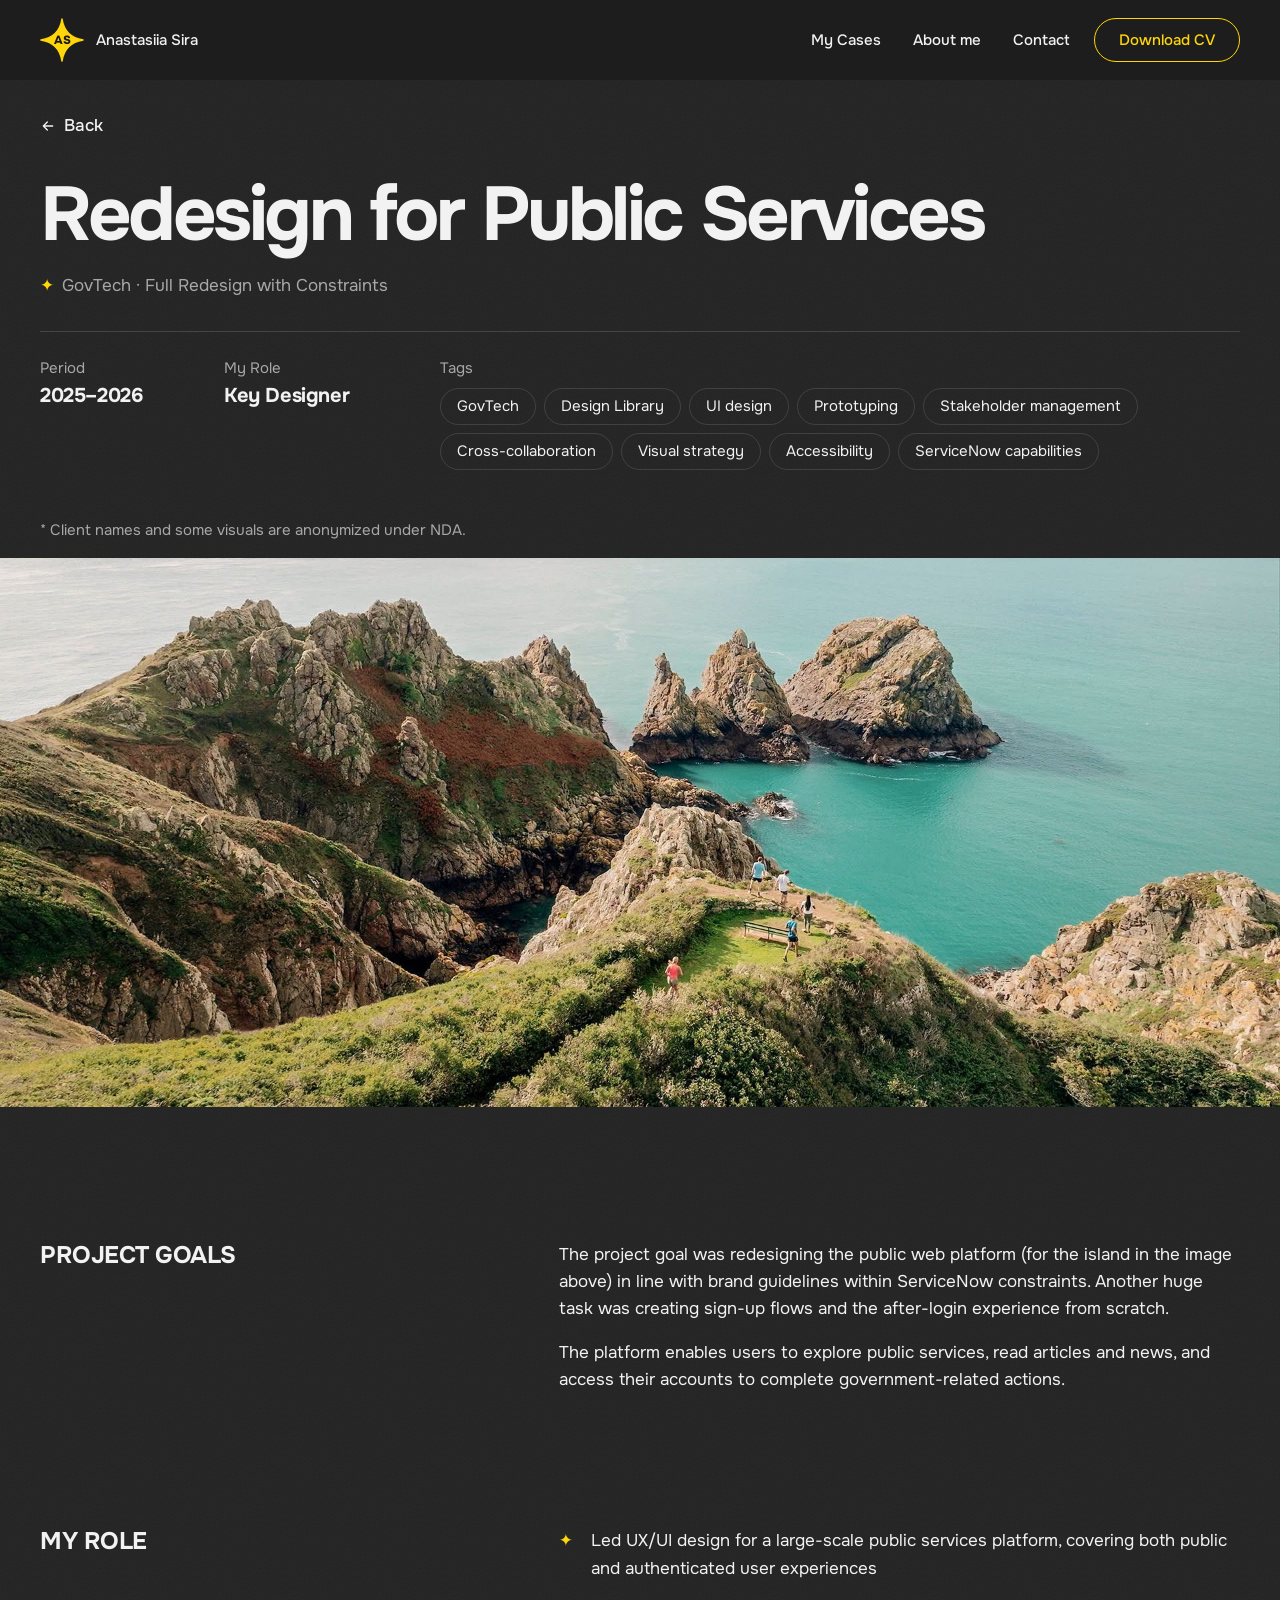
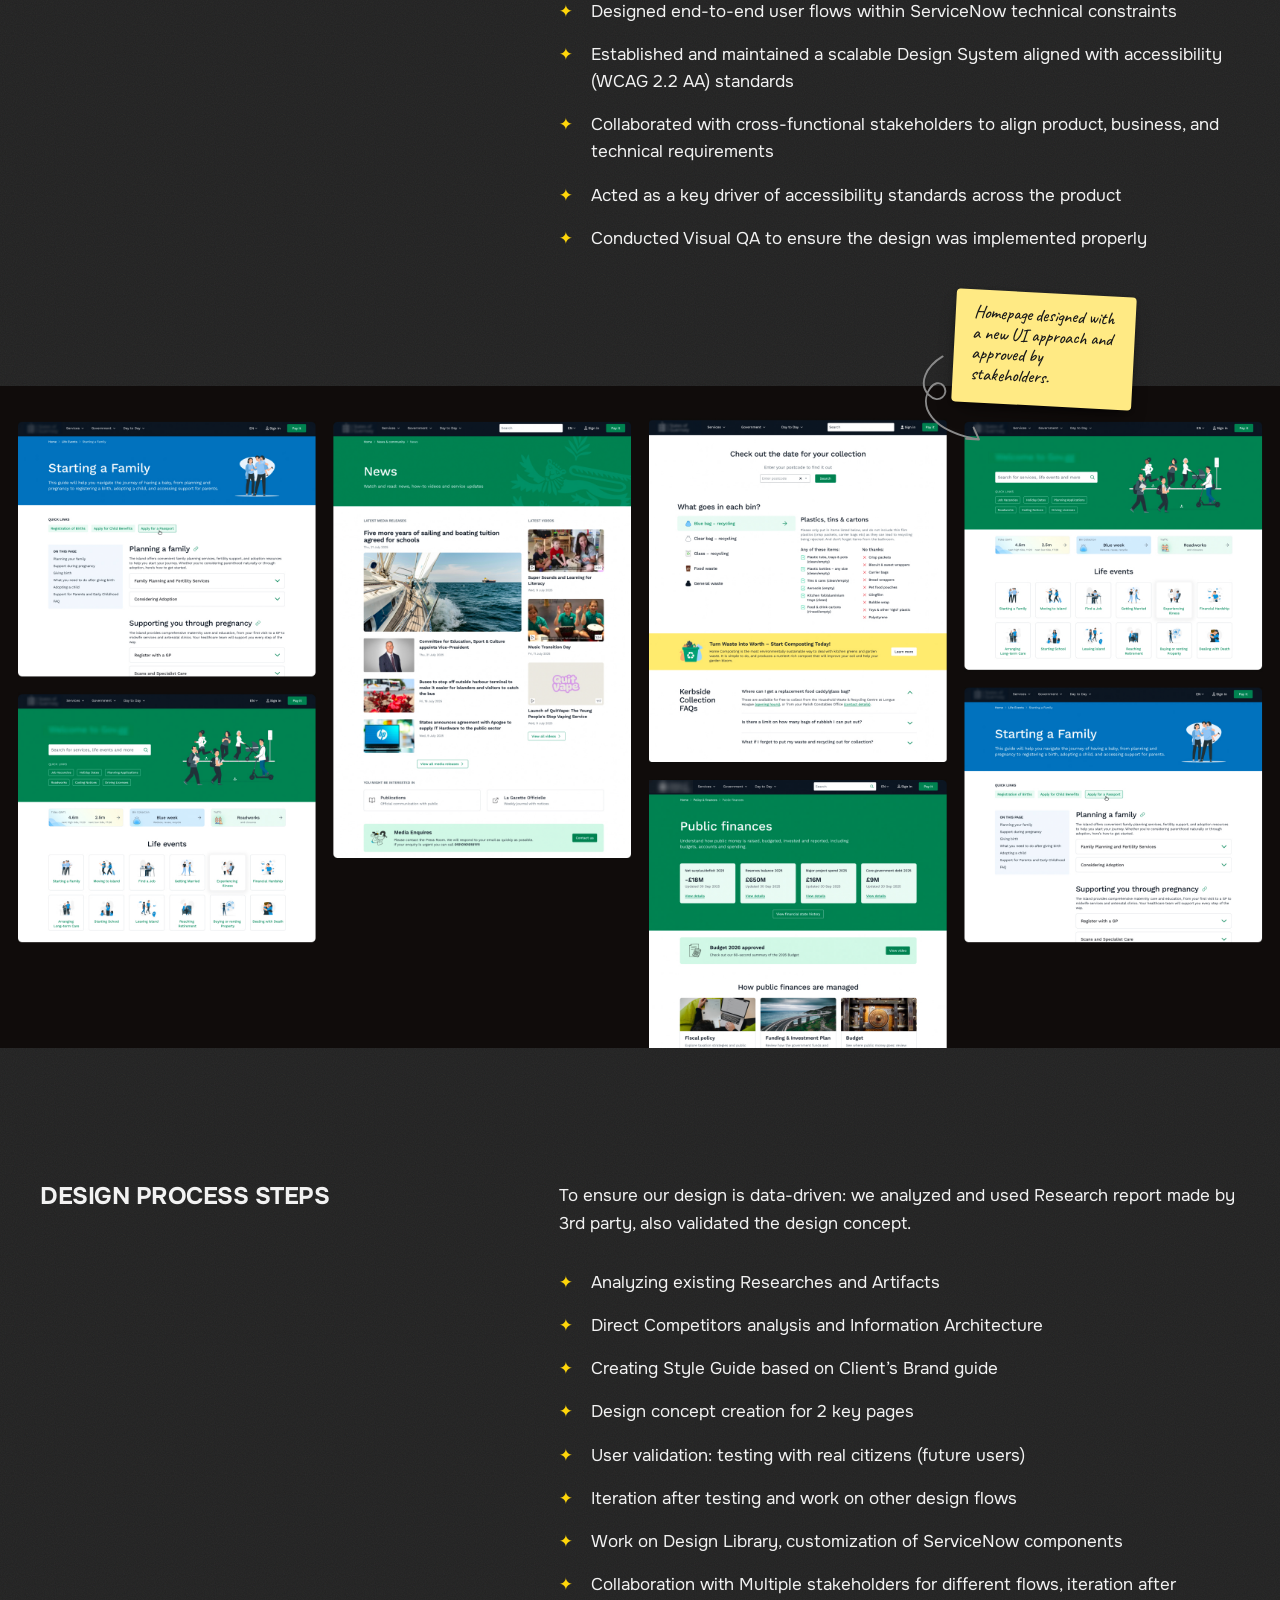
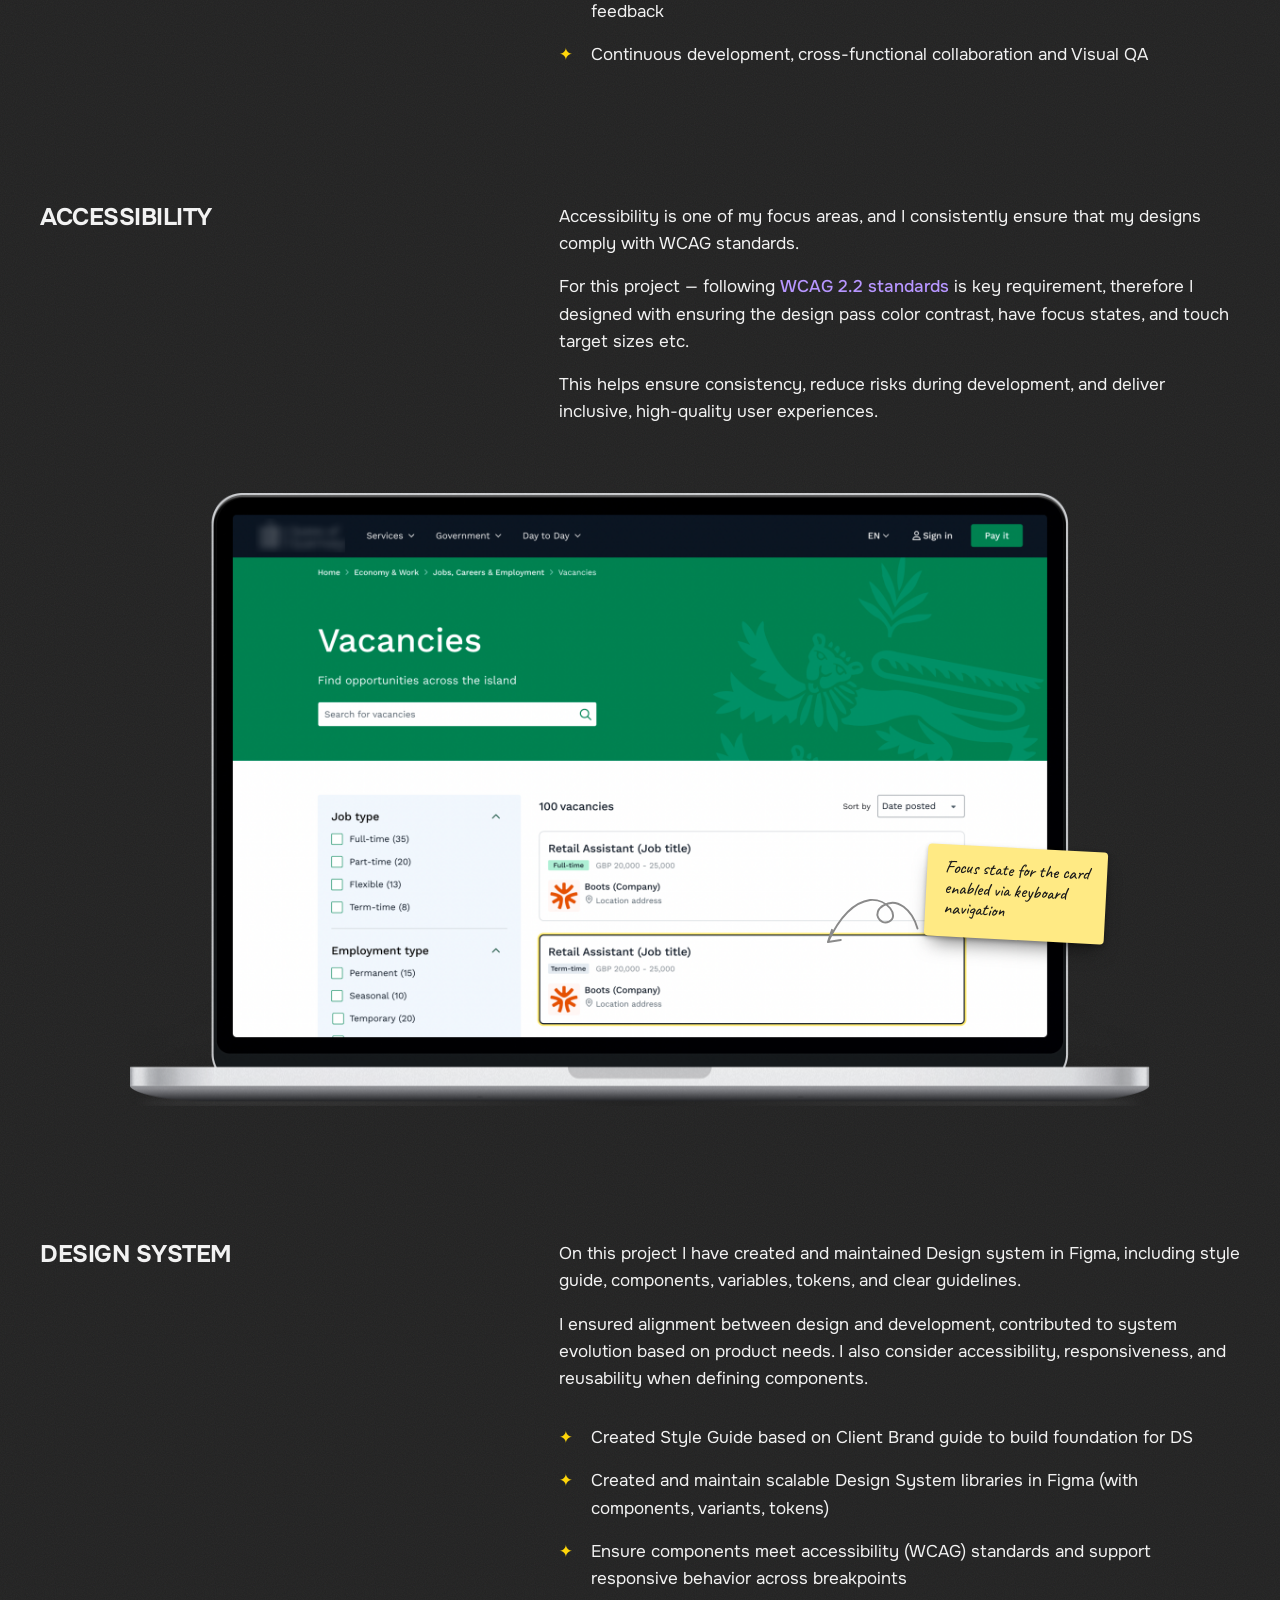
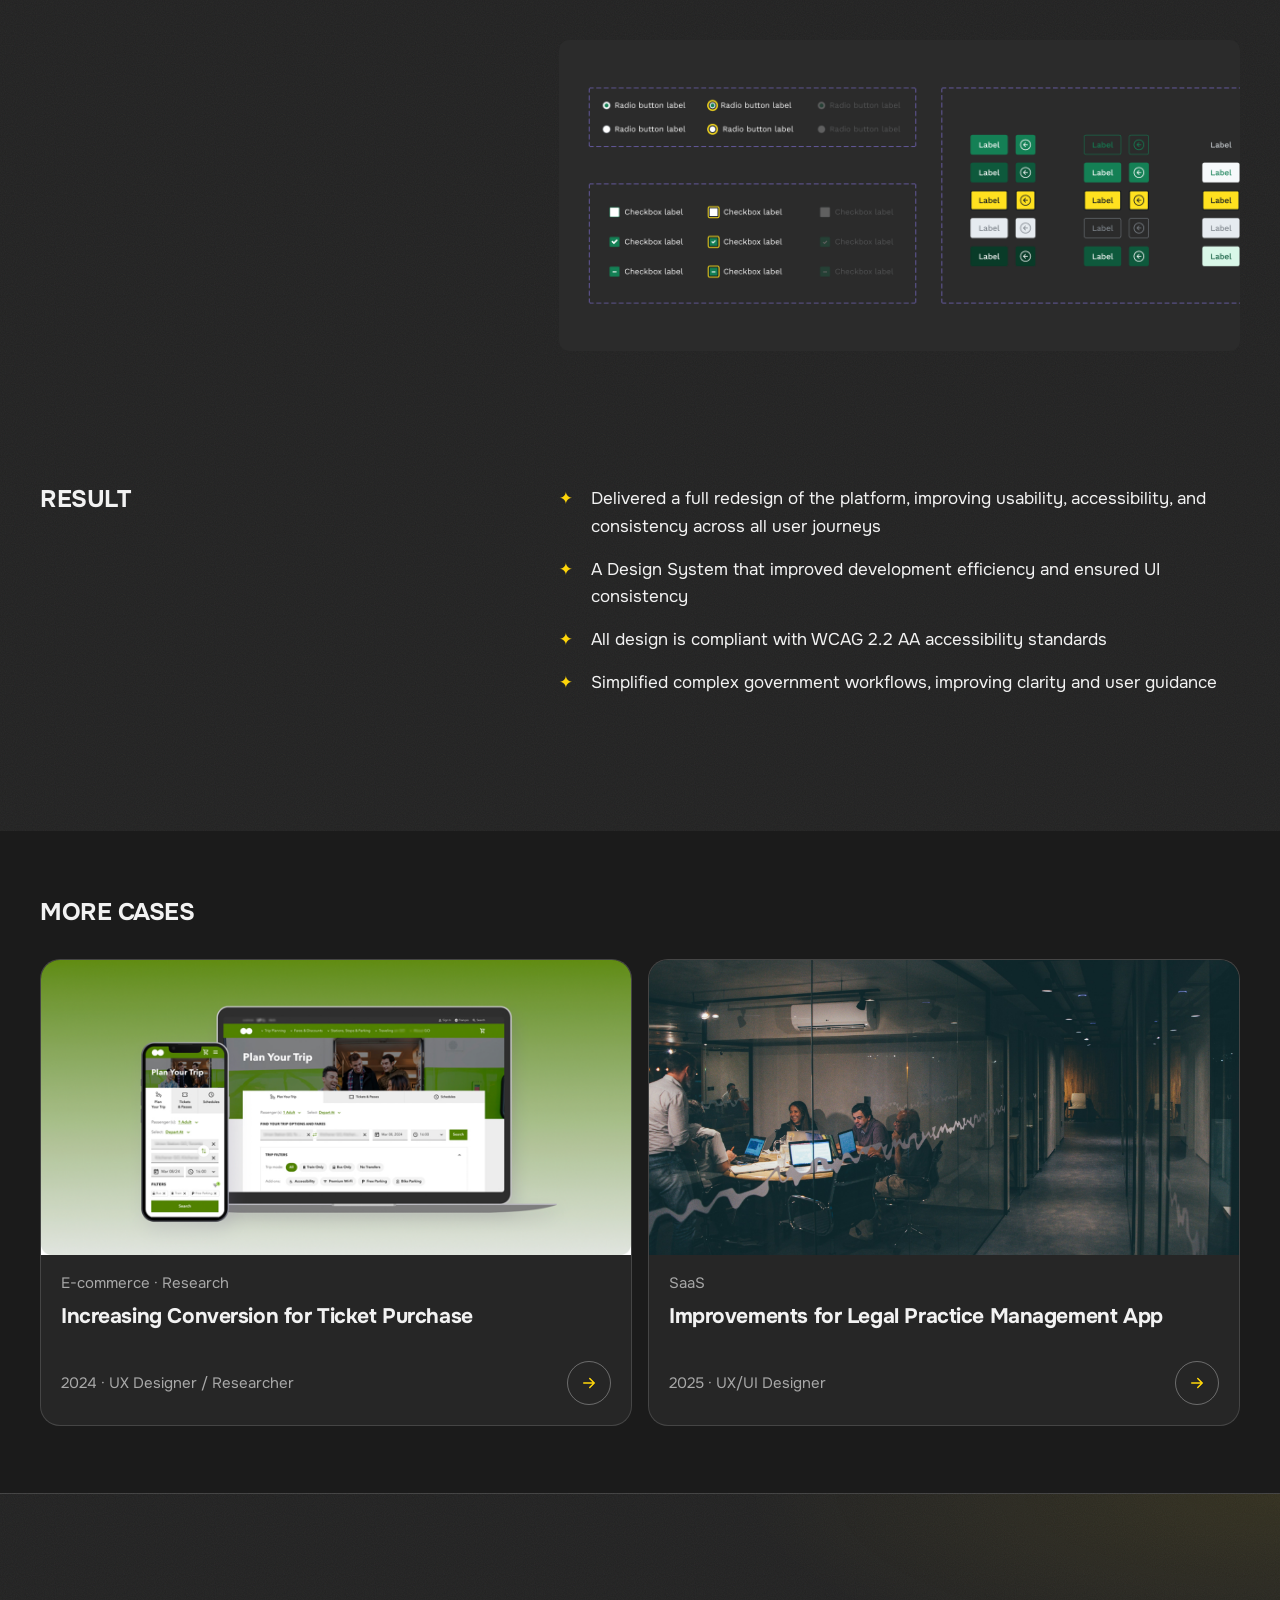
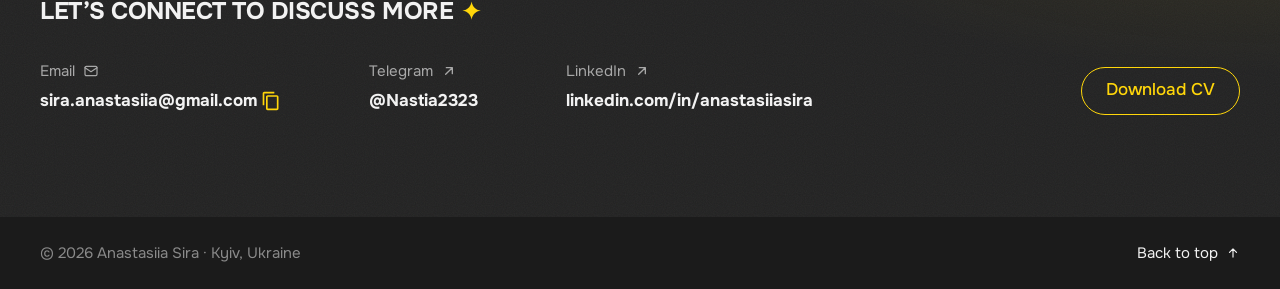
==== case-govtech.html @ 563d9507 "Reposition as Product Designer and update the CV - Hero label, page title, meta and share texts now " ====
<!doctype html>
<html lang="en">
<head>
  <meta charset="utf-8">
  <meta name="viewport" content="width=device-width, initial-scale=1">
  <title>Redesign for Public Services — Anastasiia Sira</title>
  <meta name="description" content="Case study by Anastasiia Sira: Redesign for Public Services (GovTech · Full Redesign with Constraints).">
  <!-- Social share preview (Open Graph). Links must be absolute (full https:// address).
       If the site gets another address, replace https://siraanastasiiaportfolio.vercel.app/
       in og:url and og:image below. -->
  <meta property="og:type" content="website">
  <meta property="og:site_name" content="Anastasiia Sira">
  <meta property="og:title" content="Redesign for Public Services — Anastasiia Sira">
  <meta property="og:description" content="Case study by Anastasiia Sira: Redesign for Public Services (GovTech · Full Redesign with Constraints).">
  <meta property="og:url" content="https://siraanastasiiaportfolio.vercel.app/case-govtech.html">
  <meta property="og:image" content="https://siraanastasiiaportfolio.vercel.app/assets/og-image.jpg">
  <meta property="og:image:width" content="1200">
  <meta property="og:image:height" content="630">
  <meta property="og:image:alt" content="Anastasiia Sira, Product Designer from Kyiv, Ukraine.">
  <meta name="twitter:card" content="summary_large_image">
  <!-- Favicon: yellow star from the logo, no letters (SVG for modern browsers, PNG fallbacks, iPhone home screen) -->
  <link rel="icon" type="image/svg+xml" href="assets/favicon.svg">
  <link rel="icon" type="image/png" sizes="32x32" href="assets/favicon-32.png">
  <link rel="icon" type="image/png" sizes="192x192" href="assets/favicon-192.png">
  <link rel="apple-touch-icon" href="assets/apple-touch-icon.png">
  <link rel="preconnect" href="https://fonts.googleapis.com">
  <link rel="preconnect" href="https://fonts.gstatic.com" crossorigin>
  <link href="https://fonts.googleapis.com/css2?family=Caveat:wght@500&family=Onest:wght@400;500;700;800&display=swap" rel="stylesheet">
  <link rel="stylesheet" href="styles.css">
  <script src="script.js" defer></script>
</head>
<body id="top" class="page-case">

  <a class="skip-link" href="#main">Skip to content</a>

  <!-- ================= HEADER ================= -->
  <header class="site-header">
    <div class="container header__inner">
      <a class="logo" href="index.html" aria-label="Anastasiia Sira, home page">
        <svg viewBox="0 0 48 48" aria-hidden="true" focusable="false"><path class="logo__star" d="M24 1C26 14 34 22 47 24C34 26 26 34 24 47C22 34 14 26 1 24C14 22 22 14 24 1Z"/><text class="logo__text" x="24" y="28.6" text-anchor="middle" font-family="Onest, Arial, sans-serif" font-size="13" font-weight="800">AS</text></svg>
        <span class="logo__name">Anastasiia Sira</span>
      </a>

      <nav class="nav" aria-label="Main">
        <ul class="nav__list">
          <li><a class="nav__link link-underline" href="index.html#work">My Cases</a></li>
          <li><a class="nav__link link-underline" href="index.html#about">About me</a></li>
          <li><a class="nav__link link-underline" href="#contact">Contact</a></li>
        </ul>
      </nav>

      <a class="btn btn--secondary header__cv" href="assets/cv.pdf" target="_blank" rel="noopener">Download CV<span class="sr-only"> (opens in new tab)</span></a>

      <button class="menu-toggle" type="button" aria-expanded="false" aria-controls="mobile-menu" aria-label="Open menu">
        <svg class="icon-burger" viewBox="0 0 28 28" fill="none" stroke="currentColor" stroke-width="2.2" stroke-linecap="round" aria-hidden="true" focusable="false"><path d="M5 10h18M5 18h18"/></svg>
        <svg class="icon-close" viewBox="0 0 28 28" fill="none" stroke="currentColor" stroke-width="2.2" stroke-linecap="round" aria-hidden="true" focusable="false"><path d="M7 7l14 14M21 7L7 21"/></svg>
      </button>
    </div>
  </header>

  <!-- ================= MOBILE MENU ================= -->
  <div class="mobile-menu" id="mobile-menu" hidden>
    <div class="container">
      <nav aria-label="Mobile">
        <ul class="mobile-menu__nav">
          <li><a class="mobile-menu__link" href="index.html#work">My Cases <span class="circle-arrow" aria-hidden="true"><svg viewBox="0 0 24 24" fill="none" stroke="currentColor" stroke-width="2" stroke-linecap="round" stroke-linejoin="round"><path d="M5 12h14M13 6l6 6-6 6"/></svg></span></a></li>
          <li><a class="mobile-menu__link" href="index.html#about">About me <span class="circle-arrow" aria-hidden="true"><svg viewBox="0 0 24 24" fill="none" stroke="currentColor" stroke-width="2" stroke-linecap="round" stroke-linejoin="round"><path d="M5 12h14M13 6l6 6-6 6"/></svg></span></a></li>
          <li><a class="mobile-menu__link" href="#contact">Contact <span class="circle-arrow" aria-hidden="true"><svg viewBox="0 0 24 24" fill="none" stroke="currentColor" stroke-width="2" stroke-linecap="round" stroke-linejoin="round"><path d="M5 12h14M13 6l6 6-6 6"/></svg></span></a></li>
        </ul>
      </nav>

      <ul class="mobile-menu__contacts">
        <li>
          <a class="contact__link" href="mailto:sira.anastasiia@gmail.com">
            <span class="contact__label">Email <svg viewBox="0 0 24 24" fill="none" stroke="currentColor" stroke-width="1.8" stroke-linecap="round" stroke-linejoin="round" aria-hidden="true" focusable="false"><rect x="3" y="5" width="18" height="14" rx="2"/><path d="m3 7 9 6 9-6"/></svg></span>
            <span class="contact__value">sira.anastasiia@gmail.com</span>
          </a>
        </li>
        <li>
          <a class="contact__link" href="https://t.me/Nastia2323" target="_blank" rel="noopener">
            <span class="contact__label">Telegram <svg viewBox="0 0 24 24" fill="none" stroke="currentColor" stroke-width="2" stroke-linecap="round" stroke-linejoin="round" aria-hidden="true" focusable="false"><path d="M7 17 17 7M8 7h9v9"/></svg></span>
            <span class="contact__value">@Nastia2323</span><span class="sr-only"> (opens in new tab)</span>
          </a>
        </li>
        <li>
          <a class="contact__link" href="https://www.linkedin.com/in/anastasiiasira" target="_blank" rel="noopener">
            <span class="contact__label">LinkedIn <svg viewBox="0 0 24 24" fill="none" stroke="currentColor" stroke-width="2" stroke-linecap="round" stroke-linejoin="round" aria-hidden="true" focusable="false"><path d="M7 17 17 7M8 7h9v9"/></svg></span>
            <span class="contact__value">linkedin.com/in/anastasiiasira</span><span class="sr-only"> (opens in new tab)</span>
          </a>
        </li>
      </ul>

      <a class="btn btn--primary btn--block" href="assets/cv.pdf" target="_blank" rel="noopener">Download CV<span class="sr-only"> (opens in new tab)</span></a>
    </div>
  </div>

  <main id="main">

    <!-- ================= CASE HERO ================= -->
    <section class="case-hero container" aria-labelledby="case-title">
      <a class="back-link link-underline" href="index.html#work"><svg viewBox="0 0 24 24" fill="none" stroke="currentColor" stroke-width="2" stroke-linecap="round" stroke-linejoin="round" aria-hidden="true" focusable="false"><path d="M19 12H5M11 6l-6 6 6 6"/></svg> Back</a>

      <h1 class="case-hero__title" id="case-title">Redesign for Public Services</h1>
      <p class="case-hero__eyebrow"><span class="accent" aria-hidden="true">✦</span> GovTech · Full Redesign with Constraints</p>

      <dl class="case-meta">
        <div>
          <dt class="case-meta__label">Period</dt>
          <dd class="case-meta__value">2025–2026</dd>
        </div>
        <div>
          <dt class="case-meta__label">My Role</dt>
          <dd class="case-meta__value">Key Designer</dd>
        </div>
        <div>
          <dt class="case-meta__label">Tags</dt>
          <dd><ul class="chips">
            <li class="chip">GovTech</li>
            <li class="chip">Design Library</li>
            <li class="chip">UI design</li>
            <li class="chip">Prototyping</li>
            <li class="chip">Stakeholder management</li>
            <li class="chip">Cross-collaboration</li>
            <li class="chip">Visual strategy</li>
            <li class="chip">Accessibility</li>
            <li class="chip">ServiceNow capabilities</li>
          </ul></dd>
        </div>
      </dl>
    </section>

    <!-- Same NDA note as under the cards on the main page -->
    <p class="container cards-note case-note">* Client names and some visuals are anonymized under NDA.</p>

    <!-- ================= COVER IMAGE ================= -->
    <div class="case-cover media media--cover">
      <img src="assets/govtech-cover.jpeg" alt="" width="1920" height="1080" loading="lazy">
    </div>

    <!-- ================= PROJECT GOALS ================= -->
    <section class="section container split" aria-labelledby="goals-title">
      <h2 class="section-title" id="goals-title">Project goals</h2>
      <div class="prose prose--flush">
          <p>The project goal was redesigning the public web platform (for the island in the image above) in line with brand guidelines within ServiceNow constraints. Another huge task was creating sign-up flows and the after-login experience from scratch.</p>
          <p>The platform enables users to explore public services, read articles and news, and access their accounts to complete government-related actions.</p>
      </div>
    </section>

    <!-- ================= MY ROLE ================= -->
    <section class="section container split" aria-labelledby="role-title">
      <h2 class="section-title" id="role-title">My role</h2>
      <ul class="star-list">
        <li>Led UX/UI design for a large-scale public services platform, covering both public and authenticated user experiences</li>
        <li>Designed end-to-end user flows within ServiceNow technical constraints</li>
        <li>Established and maintained a scalable Design System aligned with accessibility (WCAG 2.2 AA) standards</li>
        <li>Collaborated with cross-functional stakeholders to align product, business, and technical requirements</li>
        <li>Acted as a key driver of accessibility standards across the product</li>
        <li>Conducted Visual QA to ensure the design was implemented properly</li>
      </ul>
    </section>

    <!-- ================= CASE IMAGE (one wide, full screen width) =================
         Yellow sticker on the homepage (top right), right above its blurred logo,
         with a grey arrow pointing into the page (desktop) -->
    <figure class="case-wide has-sticker">
      <div class="media media--wide" style="--ratio: 3440 / 1778">
        <img src="assets/govtech-1.jpg" alt="Public services platform shown on a laptop, home page with a list of services." width="3440" height="1778" loading="lazy">
      </div>
      <svg class="sticker-arrow" style="--arrow-top: calc(5.3% - 3.5rem); --arrow-left: calc(74.5% - 3.15rem); --arrow-turn: 30deg" viewBox="0 0 100 80" aria-hidden="true" focusable="false"><path d="M18 2C8 20 10 40 26 44C40 48 44 32 34 28C22 24 18 46 32 58C48 70 72 66 94 58M83 50L94 58L82 64"/></svg>
      <figcaption class="sticker" style="--sticker-top: calc(5.3% - 8rem); --sticker-left: 74.5%; --sticker-margin: 0 var(--gutter) -0.5rem auto">Homepage designed with a new UI approach and approved by stakeholders.</figcaption>
    </figure>

    <!-- ================= DESIGN PROCESS STEPS ================= -->
    <section class="section container split" aria-labelledby="process-title">
      <h2 class="section-title" id="process-title">Design process steps</h2>
      <div class="prose prose--flush">
        <p>To ensure our design is data-driven: we analyzed and used Research report made by 3rd party, also validated the design concept.</p>
        <ul class="star-list">
          <li>Analyzing existing Researches and Artifacts</li>
          <li>Direct Competitors analysis and Information Architecture</li>
          <li>Creating Style Guide based on Client’s Brand guide</li>
          <li>Design concept creation for 2 key pages</li>
          <li>User validation: testing with real citizens (future users)</li>
          <li>Iteration after testing and work on other design flows</li>
          <li>Work on Design Library, customization of ServiceNow components</li>
          <li>Collaboration with Multiple stakeholders for different flows, iteration after feedback</li>
          <li>Continuous development, cross-functional collaboration and Visual QA</li>
        </ul>
      </div>
    </section>

    <!-- ================= ACCESSIBILITY ================= -->
    <section class="section container split" aria-labelledby="a11y-title">
      <h2 class="section-title" id="a11y-title">Accessibility</h2>
      <div class="prose prose--flush">
        <p>Accessibility is one of my focus areas, and I consistently ensure that my designs comply with WCAG standards.</p>
        <p>For this project — following <span class="accent-purple">WCAG 2.2 standards</span> is key requirement, therefore I designed with ensuring the design pass color contrast, have focus states, and touch target sizes etc.</p>
        <p>This helps ensure consistency, reduce risks during development, and deliver inclusive, high-quality user experiences.</p>
      </div>
    </section>

    <!-- ================= ACCESSIBILITY IMAGE =================
         Narrower than the content: double side spacing (see .case-shot).
         Yellow sticker over the right edge of the focused job card,
         grey arrow pointing into the card (desktop). -->
    <div class="case-shot container">
      <figure class="case-shot__frame has-sticker">
        <div class="media media--shot media--clear" style="--ratio: 2162 / 1300">
          <img src="assets/govtech-a11y.png" alt="Vacancies page on a laptop: search, job type filters with checkboxes, and job cards; the focused card has a visible yellow focus outline." width="2162" height="1300" loading="lazy">
        </div>
        <svg class="sticker-arrow" style="--arrow-top: 64.2%; --arrow-left: calc(65.9% + 20px); --arrow-turn: 135deg" viewBox="0 0 100 80" aria-hidden="true" focusable="false"><path d="M18 2C8 20 10 40 26 44C40 48 44 32 34 28C22 24 18 46 32 58C48 70 72 66 94 58M83 50L94 58L82 64"/></svg>
        <figcaption class="sticker" style="--sticker-top: 58%; --sticker-left: 78%; --sticker-margin: 0 0 -0.75rem auto">Focus state for the card enabled via keyboard navigation</figcaption>
      </figure>
    </div>

    <!-- ================= DESIGN SYSTEM ================= -->
    <section class="section container split" aria-labelledby="ds-title">
      <h2 class="section-title" id="ds-title">Design system</h2>
      <div class="prose prose--flush">
        <p>On this project I have created and maintained Design system in Figma, including style guide, components, variables, tokens, and clear guidelines.</p>
        <p>I ensured alignment between design and development, contributed to system evolution based on product needs. I also consider accessibility, responsiveness, and reusability when defining components.</p>
        <ul class="star-list">
          <li>Created Style Guide based on Client Brand guide to build foundation for DS</li>
          <li>Created and maintain scalable Design System libraries in Figma (with components, variants, tokens)</li>
          <li>Ensure components meet accessibility (WCAG) standards and support responsive behavior across breakpoints</li>
        </ul>
        <!-- Design library image: right column, same width as the text -->
        <figure class="case-figure">
          <div class="media media--shot media--sharp" style="--ratio: 1464 / 668">
            <img src="assets/govtech-library.png" alt="Design library components: radio buttons and checkboxes in default, focused and disabled states, and buttons in several styles and states." width="1464" height="668" loading="lazy">
          </div>
        </figure>
      </div>
    </section>

    <!-- ================= RESULT ================= -->
    <section class="section container split" aria-labelledby="result-title">
      <h2 class="section-title" id="result-title">Result</h2>
      <ul class="star-list">
        <li>Delivered a full redesign of the platform, improving usability, accessibility, and consistency across all user journeys</li>
        <li>A Design System that improved development efficiency and ensured UI consistency</li>
        <li>All design is compliant with WCAG 2.2 AA accessibility standards</li>
        <li>Simplified complex government workflows, improving clarity and user guidance</li>
      </ul>
    </section>

    <!-- ================= MORE CASES =================
         Full-width dark band (same colour as the header) to separate
         the other cases from the story of this one -->
    <section class="more-cases" aria-labelledby="more-title">
      <div class="container">
        <h2 class="section-title" id="more-title">More cases</h2>
        <ul class="cards">
          <li>
            <a class="case-card" href="case-tickets.html">
              <div class="case-card__media media media--card">
                <img src="assets/tickets-cover.jpg" alt="" width="800" height="400" loading="lazy">
              </div>
              <div class="case-card__body">
                <p class="case-card__label">E-commerce · Research</p>
                <h3 class="case-card__title">Increasing Conversion for Ticket Purchase</h3>
                <div class="case-card__footer">
                  <p class="case-card__meta">2024 · UX Designer / Researcher</p>
                  <span class="circle-arrow" aria-hidden="true"><svg viewBox="0 0 24 24" fill="none" stroke="currentColor" stroke-width="2" stroke-linecap="round" stroke-linejoin="round"><path d="M5 12h14M13 6l6 6-6 6"/></svg></span>
                </div>
              </div>
            </a>
          </li>
          <li>
            <a class="case-card" href="case-legal.html">
              <div class="case-card__media media media--card">
                <img src="assets/legal-cover.jpg" alt="" width="3600" height="1851" loading="lazy">
              </div>
              <div class="case-card__body">
                <p class="case-card__label">SaaS</p>
                <h3 class="case-card__title">Improvements for Legal Practice Management App</h3>
                <div class="case-card__footer">
                  <p class="case-card__meta">2025 · UX/UI Designer</p>
                  <span class="circle-arrow" aria-hidden="true"><svg viewBox="0 0 24 24" fill="none" stroke="currentColor" stroke-width="2" stroke-linecap="round" stroke-linejoin="round"><path d="M5 12h14M13 6l6 6-6 6"/></svg></span>
                </div>
              </div>
            </a>
          </li>
        </ul>
      </div>
    </section>

    <!-- ================= CONTACT ================= -->
    <section class="contact" id="contact" aria-labelledby="contact-title">
      <div class="container contact__inner">
        <div class="section-heading">
          <h2 class="section-title" id="contact-title">Let’s connect to discuss more <svg class="title-star" viewBox="0 0 48 48" aria-hidden="true" focusable="false"><path d="M24 1C26 14 34 22 47 24C34 26 26 34 24 47C22 34 14 26 1 24C14 22 22 14 24 1Z"/></svg></h2>
        </div>

        <ul class="contact__list">
          <li class="contact__email">
            <a class="contact__link" href="mailto:sira.anastasiia@gmail.com">
              <span class="contact__label">Email <svg viewBox="0 0 24 24" fill="none" stroke="currentColor" stroke-width="1.8" stroke-linecap="round" stroke-linejoin="round" aria-hidden="true" focusable="false"><rect x="3" y="5" width="18" height="14" rx="2"/><path d="m3 7 9 6 9-6"/></svg></span>
              <span class="contact__value">sira.anastasiia@gmail.com</span>
            </a>
            <button class="copy-btn" type="button" data-copy="sira.anastasiia@gmail.com" aria-label="Copy email address">
              <!-- MUI ContentCopyOutlined icon -->
              <svg class="copy-btn__icon copy-btn__icon--copy" viewBox="0 0 24 24" aria-hidden="true" focusable="false"><path d="M16 1H4c-1.1 0-2 .9-2 2v14h2V3h12V1zm3 4H8c-1.1 0-2 .9-2 2v14c0 1.1.9 2 2 2h11c1.1 0 2-.9 2-2V7c0-1.1-.9-2-2-2zm0 16H8V7h11v14z"/></svg>
              <!-- MUI ContentCopy (filled) icon, shown on hover/focus -->
              <svg class="copy-btn__icon copy-btn__icon--hover" viewBox="0 0 24 24" aria-hidden="true" focusable="false"><path d="M16 1H4c-1.1 0-2 .9-2 2v14h2V3h12V1zm3 4H8c-1.1 0-2 .9-2 2v14c0 1.1.9 2 2 2h11c1.1 0 2-.9 2-2V7c0-1.1-.9-2-2-2z"/></svg>
              <!-- MUI CheckOutlined icon, shown after copying -->
              <svg class="copy-btn__icon copy-btn__icon--done" viewBox="0 0 24 24" aria-hidden="true" focusable="false"><path d="M9 16.17 4.83 12l-1.42 1.41L9 19 21 7l-1.41-1.41z"/></svg>
              <span class="copy-btn__label" aria-hidden="true">Copied</span>
            </button>
          </li>
          <li>
            <a class="contact__link" href="https://t.me/Nastia2323" target="_blank" rel="noopener">
              <span class="contact__label">Telegram <svg viewBox="0 0 24 24" fill="none" stroke="currentColor" stroke-width="2" stroke-linecap="round" stroke-linejoin="round" aria-hidden="true" focusable="false"><path d="M7 17 17 7M8 7h9v9"/></svg></span>
              <span class="contact__value">@Nastia2323</span><span class="sr-only"> (opens in new tab)</span>
            </a>
          </li>
          <li>
            <a class="contact__link" href="https://www.linkedin.com/in/anastasiiasira" target="_blank" rel="noopener">
              <span class="contact__label">LinkedIn <svg viewBox="0 0 24 24" fill="none" stroke="currentColor" stroke-width="2" stroke-linecap="round" stroke-linejoin="round" aria-hidden="true" focusable="false"><path d="M7 17 17 7M8 7h9v9"/></svg></span>
              <span class="contact__value">linkedin.com/in/anastasiiasira</span><span class="sr-only"> (opens in new tab)</span>
            </a>
          </li>
        </ul>

        <a class="btn btn--secondary" href="assets/cv.pdf" target="_blank" rel="noopener">Download CV<span class="sr-only"> (opens in new tab)</span></a>
        <p class="sr-only" id="copy-status" aria-live="polite"></p>
      </div>
    </section>

  </main>

  <!-- ================= FOOTER ================= -->
  <footer class="site-footer">
    <div class="container footer__inner">
      <p class="footer__copy">© 2026 Anastasiia Sira · Kyiv, Ukraine</p>
      <a class="footer__top link-underline" href="#top">
        Back to top
        <svg viewBox="0 0 24 24" fill="none" stroke="currentColor" stroke-width="2" stroke-linecap="round" stroke-linejoin="round" aria-hidden="true" focusable="false"><path d="M12 19V5M6 11l6-6 6 6"/></svg>
      </a>
    </div>
  </footer>

</body>
</html>
---- styles.css ----
/* =========================================================
   Portfolio — Anastasiia Sira
   One shared stylesheet for all pages. Dark theme.
   Mobile-first: base styles are for phones, wider screens
   are added in the @media blocks further down.
   ========================================================= */

/* ---------------------------------------------------------
   1. DESIGN TOKENS — change colours, spacing and type here
   --------------------------------------------------------- */
:root {
  /* Colours */
  --color-bg: #222222;            /* page background */
  --color-bg-deep: #1b1b1b;       /* header, footer */
  --color-surface: #262626;       /* cards */
  --color-placeholder: #2b2b2b;   /* grey box when an image is missing */
  --color-text: #f2f2f2;          /* main text */
  --color-text-muted: #a8a8a8;    /* labels, meta (7:1 on bg) */
  --color-text-subtle: #8a8a8a;   /* non-clickable footer text (5:1 on footer bg, passes AA) */
  --color-accent: #ffd60a;        /* yellow */
  --color-accent-purple: #b796ff; /* lavender, second accent (6.7:1 on bg) */
  --color-on-accent: #1a1a1a;     /* text on yellow */
  --color-sticker: #ffea84;        /* sticky note: the yellow with half the saturation, lighter */
  --color-border: rgba(255, 255, 255, 0.14);
  --color-border-strong: rgba(255, 255, 255, 0.32);
  --color-border-tag: rgba(255, 255, 255, 0.12);  /* soft outline of tags/pills (decorative, not a contrast requirement) */

  /* Typography */
  --font-sans: "Onest", "Helvetica Neue", Arial, system-ui, sans-serif;
  --font-hand: "Caveat", "Segoe Print", "Bradley Hand", cursive;   /* handwritten image captions */
  --fs-xs: 0.8125rem;   /* 13px */
  --fs-sm: 0.9375rem;   /* 15px */
  --fs-base: 1.0625rem; /* 17px */
  --fs-md: 1.25rem;     /* 20px */
  --fs-lg: 1.5rem;      /* 24px — section titles */
  --fs-xl: clamp(1.125rem, 1rem + 0.5vw, 1.3125rem); /* card titles: 18px phone to 21px desktop */
  --fs-hero: clamp(2.375rem, 1.4rem + 4.2vw, 4.25rem);
  --fs-case-title: clamp(2.375rem, 1.3rem + 4.8vw, 4.75rem);
  --lh-tight: 1.08;
  --lh-body: 1.6;

  /* Spacing */
  --space-1: 0.25rem;
  --space-2: 0.5rem;
  --space-3: 0.75rem;
  --space-4: 1rem;
  --space-5: 1.5rem;
  --space-6: 2rem;
  --space-7: 3rem;
  --space-8: 4rem;
  --space-section: clamp(6rem, 4.5rem + 7.5vw, 11.25rem); /* gap between sections (+50%: was 4rem / 3rem + 5vw / 7.5rem) */

  /* Layout */
  --container: 75rem;        /* 1200px */
  --gutter: 1.25rem;         /* side padding on phones */
  --header-h: 4.5rem;        /* sticky header height */
  --radius-sm: 0.75rem;
  --radius-md: 1.25rem;
  --radius-pill: 999px;

  /* Motion */
  --ease: cubic-bezier(0.2, 0.7, 0.2, 1);
  --dur: 220ms;
  --star-spin-duration: 2.4s; /* hero star: how long one turn takes */
  --star-rest-angle: 30deg;    /* hero star: tilt when it is not spinning */
  --sparkle-rest-angle: 45deg; /* hero small star: moved this far clockwise along its circle */
  /* Logo star shape, used as a bullet in lists */
  --star-shape: url("data:image/svg+xml,%3Csvg xmlns='http://www.w3.org/2000/svg' viewBox='0 0 48 48'%3E%3Cpath d='M24 1C26 14 34 22 47 24C34 26 26 34 24 47C22 34 14 26 1 24C14 22 22 14 24 1Z'/%3E%3C/svg%3E");
}

/* Case pages: sections 20% closer together than on the main page */
.page-case { --space-section: calc(clamp(6rem, 4.5rem + 7.5vw, 11.25rem) * 0.8); }

/* ---------------------------------------------------------
   2. RESET & BASE
   --------------------------------------------------------- */
*,
*::before,
*::after { box-sizing: border-box; }

html {
  -webkit-text-size-adjust: 100%;
  /* Sticky header must not cover a section after an anchor jump */
  scroll-padding-top: calc(var(--header-h) + var(--space-5));
}

@media (prefers-reduced-motion: no-preference) {
  html { scroll-behavior: smooth; }
}

body {
  margin: 0;
  font-family: var(--font-sans);
  font-size: var(--fs-base);
  line-height: var(--lh-body);
  color: var(--color-text);
  background-color: var(--color-bg);
  /* Subtle film grain, like in the design */
  background-image: url("data:image/svg+xml,%3Csvg xmlns='http://www.w3.org/2000/svg' width='160' height='160'%3E%3Cfilter id='n'%3E%3CfeTurbulence type='fractalNoise' baseFrequency='0.9' numOctaves='2' stitchTiles='stitch'/%3E%3C/filter%3E%3Crect width='100%25' height='100%25' filter='url(%23n)' opacity='0.05'/%3E%3C/svg%3E");
  -webkit-font-smoothing: antialiased;
  overflow-x: hidden;
}

body.menu-open { overflow: hidden; }

h1, h2, h3, p, ul, figure { margin: 0; }
ul { padding: 0; list-style: none; }

img {
  display: block;
  max-width: 100%;
  height: auto;
}

a { color: inherit; text-decoration: none; }

button { font: inherit; color: inherit; }

svg { flex-shrink: 0; }

/* Visible keyboard focus everywhere: yellow outline */
:focus-visible {
  outline: 2px solid var(--color-accent);
  outline-offset: 3px;
}

/* Text only for screen readers */
.sr-only {
  position: absolute;
  width: 1px;
  height: 1px;
  padding: 0;
  margin: -1px;
  overflow: hidden;
  clip: rect(0 0 0 0);
  white-space: nowrap;
  border: 0;
}

/* "Skip to content" link — appears on first Tab press */
.skip-link {
  position: absolute;
  left: var(--space-4);
  top: -100px;
  z-index: 100;
  padding: var(--space-2) var(--space-4);
  border-radius: var(--radius-pill);
  background: var(--color-accent);
  color: var(--color-on-accent);
  font-weight: 600;
}
.skip-link:focus { top: var(--space-3); }

/* ---------------------------------------------------------
   3. LAYOUT HELPERS
   --------------------------------------------------------- */
.container {
  width: 100%;
  max-width: calc(var(--container) + var(--gutter) * 2);
  margin-inline: auto;
  padding-inline: var(--gutter);
}

.section { padding-block: var(--space-section) 0; }

.section-title {
  font-size: var(--fs-lg);
  font-weight: 700;
  line-height: 1.2;
  letter-spacing: -0.02em;
  text-transform: uppercase;
}

.eyebrow {
  margin-bottom: var(--space-3);
  font-size: var(--fs-sm);
  color: var(--color-text-muted);
}

.accent { color: var(--color-accent); }
.accent-purple { color: var(--color-accent-purple); }

/* Yellow star after a heading: same shape as the logo star, no letters */
.title-star {
  display: inline-block;
  width: 0.8em;
  height: 0.8em;
  margin-left: 0.1em;
  vertical-align: -0.05em;
  fill: var(--color-accent);
}

/* Two-column block used in About and on case pages:
   title on the left, content on the right (desktop) */
.split {
  display: grid;
  gap: var(--space-5);
}

/* ---------------------------------------------------------
   4. BUTTONS & LINKS
   --------------------------------------------------------- */
.btn {
  display: inline-flex;
  align-items: center;
  justify-content: center;
  gap: var(--space-2);
  min-height: 3rem;
  padding: var(--space-2) var(--space-5);
  border: 1.5px solid var(--color-accent);
  border-radius: var(--radius-pill);
  font-size: var(--fs-base);
  font-weight: 500;
  line-height: 1.2;
  cursor: pointer;
  transition: background-color var(--dur) var(--ease), color var(--dur) var(--ease);
}

/* Primary: yellow fill → outlined on hover/focus */
.btn--primary {
  background: var(--color-accent);
  color: var(--color-on-accent);
}
.btn--primary:hover,
.btn--primary:focus-visible {
  background: transparent;
  color: var(--color-accent);
}

/* Secondary: yellow outline → filled on hover/focus */
.btn--secondary {
  background: transparent;
  color: var(--color-accent);
}
.btn--secondary:hover,
.btn--secondary:focus-visible {
  background: var(--color-accent);
  color: var(--color-on-accent);
}

.btn--block { width: 100%; }

/* Text link with yellow underline on hover/focus */
.link-underline {
  display: inline-flex;
  align-items: center;
  gap: var(--space-2);
  background-image: linear-gradient(var(--color-accent), var(--color-accent));
  background-size: 0 2px;
  background-position: 0 100%;
  background-repeat: no-repeat;
  transition: background-size var(--dur) var(--ease);
}
.link-underline:hover,
.link-underline:focus-visible { background-size: 100% 2px; }

/* ---------------------------------------------------------
   5. HEADER & DESKTOP NAV
   --------------------------------------------------------- */
.site-header {
  position: sticky;
  top: 0;
  z-index: 50;
  height: var(--header-h);
  /* 75% dark background (25% see-through), content under it is blurred.
     Checked: even over pure white content the text keeps AA contrast
     (white 6.8:1, yellow 5.4:1). */
  background: rgba(27, 27, 27, 0.75);   /* --color-bg-deep at 75% */
  -webkit-backdrop-filter: blur(12px);
          backdrop-filter: blur(12px);
  /* no bottom line: header is set apart by its darker background only */
}
/* Solid again while the mobile menu is open */
.menu-open .site-header { background: var(--color-bg-deep); }

.header__inner {
  display: flex;
  align-items: center;
  justify-content: space-between;
  gap: var(--space-5);
  height: 100%;
}

/* Logo: star "AS" + name, the whole thing links to the main page.
   Hover/focus: yellow outline star, no fill */
.logo {
  display: inline-flex;
  align-items: center;
  gap: var(--space-3);
  min-height: 2.75rem;
}
.logo svg {
  flex: none;
  width: 2.75rem;
  height: 2.75rem;
  overflow: visible;
}
/* Name next to the star: looks and behaves like the menu links
   (white, yellow underline on hover/focus of the whole logo link) */
.logo__name {
  padding-block: var(--space-1);
  font-size: var(--fs-sm);
  font-weight: 500;
  white-space: nowrap;
  background-image: linear-gradient(var(--color-accent), var(--color-accent));
  background-size: 0 2px;
  background-position: 0 100%;
  background-repeat: no-repeat;
  transition: background-size var(--dur) var(--ease);
}
.logo:focus-visible .logo__name { background-size: 100% 2px; }
.logo__star {
  fill: var(--color-accent);
  stroke: var(--color-accent);
  stroke-width: 1.5;
  stroke-linejoin: round;
  transition: fill var(--dur) var(--ease);
}
.logo__text {
  fill: var(--color-on-accent);
  transition: fill var(--dur) var(--ease);
}
.logo:focus-visible .logo__star { fill: transparent; }
.logo:focus-visible .logo__text { fill: var(--color-accent); }
/* Hover only on devices with a mouse, so a tap on a phone
   doesn't leave the logo stuck in its hover look */
@media (hover: hover) {
  .logo:hover .logo__star { fill: transparent; }
  .logo:hover .logo__text { fill: var(--color-accent); }
  .logo:hover .logo__name { background-size: 100% 2px; }
}

.nav,
.header__cv { display: none; }   /* shown from tablet up */

.nav__list {
  display: flex;
  gap: var(--space-6);
}

.nav__link {
  padding-block: var(--space-1);
  font-size: var(--fs-sm);
  font-weight: 500;
}

.header__cv { min-height: 2.75rem; font-size: var(--fs-sm); }

/* Burger / close button (phones only) */
.menu-toggle {
  display: inline-flex;
  align-items: center;
  justify-content: center;
  width: 3rem;
  height: 3rem;
  margin-right: calc(var(--space-2) * -1);
  padding: 0;
  border: 0;
  border-radius: var(--radius-sm);
  background: transparent;
  cursor: pointer;
}
.menu-toggle svg { width: 1.75rem; height: 1.75rem; }
.menu-toggle .icon-close { display: none; }
.menu-toggle[aria-expanded="true"] .icon-burger { display: none; }
.menu-toggle[aria-expanded="true"] .icon-close { display: block; }

/* ---------------------------------------------------------
   6. MOBILE MENU (full-screen panel under the header)
   --------------------------------------------------------- */
.mobile-menu {
  position: fixed;
  inset: var(--header-h) 0 0 0;
  z-index: 40;
  overflow-y: auto;
  padding-block: var(--space-6) var(--space-7);
  background-color: var(--color-bg);
  background-image: inherit;
}
.mobile-menu[hidden] { display: none; }

.mobile-menu__nav li + li { margin-top: var(--space-3); }

.mobile-menu__link {
  display: flex;
  align-items: center;
  justify-content: space-between;
  gap: var(--space-4);
  padding-block: var(--space-3);
  font-size: clamp(2rem, 1.4rem + 3vw, 2.5rem);
  font-weight: 700;
  letter-spacing: -0.04em;
  line-height: 1.1;
}

.mobile-menu__contacts {
  display: grid;
  gap: var(--space-5);
  margin-block: var(--space-7) var(--space-6);
}

/* ---------------------------------------------------------
   7. CIRCLE ARROW (cards, mobile menu)
   --------------------------------------------------------- */
.circle-arrow {
  display: inline-flex;
  align-items: center;
  justify-content: center;
  width: 2.75rem;
  height: 2.75rem;
  border: 1.5px solid var(--color-border-strong);
  border-radius: 50%;
  transition: background-color var(--dur) var(--ease), border-color var(--dur) var(--ease), color var(--dur) var(--ease);
}
.circle-arrow svg { width: 1.125rem; height: 1.125rem; }

.mobile-menu__link .circle-arrow { width: 3rem; height: 3rem; }

.mobile-menu__link:hover .circle-arrow,
.mobile-menu__link:focus-visible .circle-arrow {
  background: var(--color-accent);
  border-color: var(--color-accent);
  color: var(--color-on-accent);
}

/* ---------------------------------------------------------
   8. HERO (main page)
   --------------------------------------------------------- */
.hero {
  position: relative;
  padding-block: var(--space-7) 0;
}

.hero__intro {
  display: flex;
  align-items: center;
  gap: var(--space-4);
  margin-bottom: var(--space-5);
}

.hero__avatar {
  width: 3.5rem;
  height: 3.5rem;
  border-radius: 50%;
  object-fit: cover;
  background: var(--color-placeholder);
  filter: grayscale(1);
}

.hero__label {
  padding: var(--space-2) var(--space-4);
  border: 1px solid var(--color-border-tag);
  border-radius: var(--radius-pill);
  font-size: var(--fs-sm);
  line-height: 1.4;
}

.hero__title {
  max-width: 15em;
  font-size: var(--fs-hero);
  font-weight: 700;
  line-height: var(--lh-tight);
  letter-spacing: -0.045em;
}

.hero__text {
  max-width: 43rem;   /* wide enough for 3 lines on desktop */
  margin-block: var(--space-5) var(--space-6);
  color: var(--color-text);
  opacity: 0.88;
}

.hero__cta { width: 100%; }

/* Decorative yellow star with rings (desktop only) */
.hero__decor { display: none; }

/* Star animation: fast start, soft stop.
   The big star and the dashed yellow ring make 2 full turns together;
   the small star orbits the centre once in the same time.
   script.js adds .is-spinning every time the star scrolls into view */
.hero__star,
.hero__ring {
  transform-box: fill-box;
  transform-origin: center;
}
.hero__star {
  --spin-from: var(--star-rest-angle);   /* the spin starts and ends at this tilt */
  transform: rotate(var(--star-rest-angle));
  /* "scale" and "filter" work on top of the spin, so hover and spin can mix */
  transition: scale 300ms var(--ease), filter 300ms var(--ease);
}

/* Clickable star: an invisible round button sits over the big star.
   Hover / keyboard focus: the star grows 50% and glows yellow
   (the same glow as a hovered case card). Click: spins again. */
.hero__decor-art { width: 100%; height: 100%; overflow: visible; }
.hero__star-btn {
  position: absolute;
  z-index: 1;
  top: 30.5%;
  left: 30.5%;
  width: 39%;
  height: 39%;
  padding: 0;
  border: 0;
  border-radius: 50%;
  background: transparent;
  cursor: pointer;
  pointer-events: auto;       /* the rest of the decor ignores the mouse */
}
.hero__star-btn:focus-visible { outline-offset: 0.5rem; }
.hero__star-btn:hover + .hero__decor-art .hero__star,
.hero__star-btn:focus-visible + .hero__decor-art .hero__star {
  scale: 1.5;
  filter: drop-shadow(0 0 1.25rem rgba(255, 214, 10, 0.55));
}
/* ...and the dashed yellow circle grows 20% with it */
.hero__ring { transition: scale 300ms var(--ease); }
.hero__star-btn:hover + .hero__decor-art .hero__ring,
.hero__star-btn:focus-visible + .hero__decor-art .hero__ring { scale: 1.2; }
.hero__sparkle {
  transform-box: view-box;          /* rotate around the centre of the whole decor */
  transform-origin: 180px 180px;
  transform: rotate(var(--sparkle-rest-angle));   /* resting spot on the circle */
}
.hero__star.is-spinning,
.hero__ring.is-spinning {
  animation: star-spin var(--star-spin-duration) cubic-bezier(0.2, 0.8, 0.2, 1) 1;
}
.hero__sparkle.is-spinning {
  animation: sparkle-orbit var(--star-spin-duration) cubic-bezier(0.2, 0.8, 0.2, 1) 1;
}

@keyframes star-spin {
  from { transform: rotate(var(--spin-from, 0deg)); }
  to   { transform: rotate(calc(var(--spin-from, 0deg) + 720deg)); }  /* 2 turns */
}
@keyframes sparkle-orbit {          /* 1 full circle, from and back to its resting spot */
  from { transform: rotate(var(--sparkle-rest-angle)); }
  to   { transform: rotate(calc(var(--sparkle-rest-angle) + 360deg)); }
}

/* No spinning for people who turned on "Reduce motion" */
@media (prefers-reduced-motion: reduce) {
  .hero__star.is-spinning,
  .hero__ring.is-spinning,
  .hero__sparkle.is-spinning { animation: none; }
}

/* ---------------------------------------------------------
   9. CASE CARDS (main page + "More cases")
   --------------------------------------------------------- */
.cards {
  display: grid;
  gap: var(--space-4);
  margin-top: var(--space-6);
}

.case-card {
  display: flex;
  flex-direction: column;
  height: 100%;
  overflow: hidden;   /* cover fills the card edge to edge, corners follow the card */
  border: 1px solid var(--color-border);
  border-radius: var(--radius-md);
  background: var(--color-surface);
  transition: transform var(--dur) var(--ease), border-color var(--dur) var(--ease), box-shadow var(--dur) var(--ease);
}

.case-card__media {
  border-radius: 0;   /* no inner gap: the card's own rounded corners clip the cover */
}
.case-card__media img { transition: transform 400ms var(--ease); }

.case-card__body {
  display: flex;
  flex-direction: column;
  flex: 1;
  padding: var(--space-4) 1.25rem 1.25rem;   /* text stays where it was before the cover went edge to edge */
}

.case-card__label {
  font-size: var(--fs-sm);
  color: var(--color-text-muted);
}
.case-card__num {
  margin-right: var(--space-2);
  font-weight: 700;
  color: var(--color-text-muted);   /* same light grey as the domain label next to it */
}

.case-card__title {
  margin-top: var(--space-2);
  margin-bottom: var(--space-6);
  font-size: var(--fs-xl);
  font-weight: 700;
  line-height: 1.25;
  letter-spacing: -0.02em;
}

.case-card__footer {
  display: flex;
  align-items: center;
  justify-content: space-between;
  gap: var(--space-4);
  margin-top: auto;
}

/* Note under the case cards (NDA) */
.cards-note {
  margin-top: var(--space-5);
  font-size: var(--fs-sm);
  color: var(--color-text-muted);
}

.case-card__meta {
  font-size: var(--fs-sm);
  color: var(--color-text-muted);
}

/* Hover/focus: lift, yellow border, cover zoom, arrow fills yellow */
.case-card:hover,
.case-card:focus-visible {
  transform: translateY(-4px);
  border-color: var(--color-accent);
  box-shadow: 0 12px 40px -12px rgba(255, 214, 10, 0.35);
}
.case-card:hover .case-card__media img,
.case-card:focus-visible .case-card__media img { transform: scale(1.08); }   /* cover zoom on hover */
/* Arrow inside the card's circle is yellow; the circle outline stays grey */
.case-card .circle-arrow { color: var(--color-accent); }
.case-card:hover .circle-arrow,
.case-card:focus-visible .circle-arrow {
  background: var(--color-accent);
  border-color: var(--color-accent);
  color: var(--color-on-accent);
}

/* ---------------------------------------------------------
   10. IMAGE BOXES & PLACEHOLDERS
   The box keeps its size even if the image file is missing.
   script.js adds .is-missing and the file name is shown.
   --------------------------------------------------------- */
.media {
  position: relative;
  overflow: hidden;
  background: var(--color-placeholder);
}
.media img {
  width: 100%;
  height: 100%;
  object-fit: cover;
}
.media--card  { aspect-ratio: 2 / 1; }
.media--cover { aspect-ratio: 16 / 9; }
/* Case screenshots: width = the column, height = the image's own shape.
   Set the shape in the HTML with style="--ratio: width / height" (default 4:3) */
.media--shot  { aspect-ratio: var(--ratio, 4 / 3); border-radius: var(--radius-md); }
.media--sharp { border-radius: calc(var(--radius-md) / 2); }   /* half the usual rounding */

/* Image with its own transparent background (e.g. a mockup with shadow):
   no grey box behind it. The grey box still shows if the file is missing. */
.media--clear:not(.is-missing) { background: transparent; border-radius: 0; }

.media.is-missing img { visibility: hidden; }
.media.is-missing::before {
  content: attr(data-file);
  position: absolute;
  top: var(--space-4);
  left: var(--space-4);
  font-size: var(--fs-xs);
  color: var(--color-text-muted);
}

/* ---------------------------------------------------------
   11. ABOUT (main page)
   --------------------------------------------------------- */
/* Layout: phones = one column in this order:
   stats → text → How I use AI → Domains → Core skills.
   The two column wrappers "disappear" on phones (display: contents)
   so their pieces can be re-ordered; on desktop they become columns. */
.about {
  display: flex;
  flex-direction: column;
}
.about__col { display: contents; }
.about__title   { order: 0; margin-bottom: var(--space-6); }
.about__stats   { order: 1; }
.about__text    { order: 2; }
.about__ai      { order: 3; }
.about__domains { order: 4; }
.about__skills  { order: 5; }

/* Stats circled by hand: transparent box, straight text, and a purple
   brush line going round it 3 times (script.js draws it to fit the box).
   The box is only as wide as its content, so the line hugs the stats. */
.doodle-box {
  position: relative;
  width: fit-content;
  max-width: 100%;
  padding: var(--space-5) var(--space-6);
}
.doodle-box__line {
  position: absolute;
  inset: calc(var(--space-2) * -1);
  width: calc(100% + var(--space-4));
  height: calc(100% + var(--space-4));
  overflow: visible;
  pointer-events: none;
}
.doodle-box__line path {
  fill: var(--color-accent-purple);   /* each stroke is a filled shape, thin and thick in places */
}

.stats {
  display: flex;
  flex-wrap: wrap;
  gap: var(--space-4) var(--space-6);   /* phones: 32px between items */
  margin: 0;   /* browsers add a top/bottom margin to <dl> by default */
}
.stats__label {
  font-size: var(--fs-sm);
  color: var(--color-text-muted);
}
.stats dd { margin: 0; }
.stats__value {
  font-size: var(--fs-md);
  font-weight: 700;
  letter-spacing: -0.02em;
}

/* Small headings inside About: Core skills, Domains, How I use AI? */
.about__block { margin-top: var(--space-7); }
.about__subtitle {
  margin-bottom: var(--space-4);
  font-size: var(--fs-md);
  font-weight: 700;
  letter-spacing: -0.01em;
}

/* Core skills list with small yellow stars (logo star shape) */
.skills li {
  position: relative;
  padding-left: 1.75rem;
}
.skills li + li { margin-top: 0.375rem; }   /* 6px, tight list */
.skills li::before {
  content: "";
  position: absolute;
  left: 0;
  top: 0.3em;
  width: 0.875rem;
  height: 0.875rem;
  background: var(--color-accent);
  -webkit-mask: var(--star-shape) center / contain no-repeat;
          mask: var(--star-shape) center / contain no-repeat;
}

.prose p + p { margin-top: var(--space-4); }
.prose p + .star-list { margin-top: var(--space-6); }   /* intro text, then a list */
.prose .star-list + p { margin-top: var(--space-6); }   /* a list, then text again */
/* Small heading inside case text (e.g. Goals, Session structure) */
.prose__subtitle {
  margin: var(--space-7) 0 var(--space-4);
  font-size: var(--fs-md);
  font-weight: 700;
  letter-spacing: -0.01em;
}
.prose { margin-top: var(--space-5); }
.about__text { margin-top: var(--space-7); }
.prose .accent-purple { font-weight: 500; }   /* highlighted phrases in text: Medium */
.prose--flush { margin-top: 0; }  /* when the text is the first thing in a column */

.chips {
  display: flex;
  flex-wrap: wrap;
  gap: var(--space-2);
}
.chip {
  padding: var(--space-1) var(--space-4);
  border: 1px solid var(--color-border-tag);
  border-radius: var(--radius-pill);
  font-size: var(--fs-sm);
  line-height: 1.8;
}

/* ---------------------------------------------------------
   11b. OUT OF OFFICE — endless photo strip (main page)
   Phones show 2.5 photos, tablets 3.5, desktop exactly 5.
   The strip holds the 10 photos twice and slides left by one
   full set, then starts again: an endless loop.
   --------------------------------------------------------- */
.ooo__head {
  display: flex;
  align-items: center;
  gap: var(--space-4);
  margin-bottom: var(--space-6);
}
.ooo__head .gallery__toggle { margin-left: auto; }   /* pause button on the far right */


/* Small round icon button (pause / play): yellow like every clickable
   element; fills with yellow on hover/focus, like the outline buttons */
.icon-btn {
  display: inline-flex;
  align-items: center;
  justify-content: center;
  flex: none;
  width: 2.75rem;
  height: 2.75rem;
  padding: 0;
  border: 1.5px solid var(--color-accent);
  border-radius: 50%;
  background: transparent;
  color: var(--color-accent);
  cursor: pointer;
  transition: background-color var(--dur) var(--ease), color var(--dur) var(--ease);
}
.icon-btn svg { width: 1.25rem; height: 1.25rem; fill: currentColor; }
.icon-btn:focus-visible { background: var(--color-accent); color: var(--color-on-accent); }
@media (hover: hover) {
  .icon-btn:hover { background: var(--color-accent); color: var(--color-on-accent); }
}
/* Show "pause" while moving, "play" when paused */
.icon-btn__play { display: none; }
.gallery__toggle[aria-pressed="true"] .icon-btn__pause { display: none; }
.gallery__toggle[aria-pressed="true"] .icon-btn__play { display: block; }

.gallery {
  --gallery-visible: 2.5;                 /* how many photos fit in the width */
  --gallery-gap: var(--space-3);
  --gallery-speed: 26.4s;                   /* time for all 10 photos to pass by (smaller = faster) */
  container-type: inline-size;            /* lets the photos size themselves from this width */
  overflow: hidden;
}
.gallery__track {
  display: flex;
  width: max-content;
}
.gallery__list {
  display: flex;
  margin: 0;
  padding: 0;
  list-style: none;
}
.gallery__item {
  flex: none;
  width: calc((100cqw - var(--gallery-gap) * (var(--gallery-visible) - 1)) / var(--gallery-visible));
  aspect-ratio: 1 / 1;
  margin-right: var(--gallery-gap);       /* margin (not gap) so both copies are exactly equal */
  border-radius: var(--radius-md);        /* same as the case cards */
}

/* Motion: only once the section is on screen (.is-playing from script.js),
   and not while paused or for people who turned on "Reduce motion" */
.gallery.is-playing .gallery__track {
  animation: gallery-slide var(--gallery-speed) linear infinite;
}
.gallery.is-paused .gallery__track { animation-play-state: paused; }

@keyframes gallery-slide {
  to { transform: translateX(-50%); }     /* exactly one set of 10 photos */
}

@media (prefers-reduced-motion: reduce) {
  .gallery.is-playing .gallery__track { animation: none; }
  .gallery { overflow-x: auto; }          /* swipe / scroll through the photos instead */
  .gallery__toggle { display: none; }
}

/* More cases (case pages): full-width dark band, like the header */
.more-cases {
  margin-top: var(--space-section);
  padding-block: calc(var(--space-section) / 2);
  background: var(--color-bg-deep);
}
/* No grey gap between the dark More cases band and the contact block */
.more-cases + .contact { margin-top: 0; }

/* ---------------------------------------------------------
   12. CONTACT BLOCK (all pages)
   --------------------------------------------------------- */
.contact {
  margin-top: var(--space-section);
  padding-block: calc(var(--space-8) * 1.6);   /* ~102px above and below the content */
  border-top: 1px solid var(--color-border);
  /* soft yellow glow in the top-right corner */
  background: radial-gradient(60% 80% at 100% 0%, rgba(255, 214, 10, 0.08), transparent 70%);
}

.contact__list {
  display: grid;
  gap: var(--space-5);
  margin-block: var(--space-6);
}

.contact__label {
  display: inline-flex;
  align-items: center;
  gap: var(--space-2);
  font-size: var(--fs-sm);
  color: var(--color-text-muted);
}
.contact__label svg { width: 1rem; height: 1rem; }

.contact__value {
  font-weight: 700;
  overflow-wrap: anywhere;
}

/* Whole block is the link; the value gets the yellow underline */
.contact__link {
  display: inline-flex;
  flex-direction: column;
  gap: var(--space-1);
}
.contact__link .contact__value {
  justify-self: start;
  background-image: linear-gradient(var(--color-accent), var(--color-accent));
  background-size: 0 2px;
  background-position: 0 100%;
  background-repeat: no-repeat;
  transition: background-size var(--dur) var(--ease);
}
.contact__link:hover .contact__value,
.contact__link:focus-visible .contact__value { background-size: 100% 2px; }

.contact__email {
  display: flex;
  flex-wrap: nowrap;   /* keep the copy icon next to the email */
  align-items: flex-end;
  /* Visible space between the email and the copy icon = 6px.
     The icon already has ~1.67px of built-in margin, so we add the rest. */
  gap: calc(6px - 1.67px);
}

/* Copy-to-clipboard button: yellow icon only (MUI outlined icons) */
.copy-btn {
  display: inline-flex;
  align-items: center;
  justify-content: flex-start;   /* icon hugs the email; extra click area is on the right */
  gap: var(--space-1);
  min-width: 2.75rem;
  /* Same height as the email's text line, so the icon lines up with it
     (still above the 24px minimum target size in WCAG 2.2) */
  height: calc(var(--fs-base) * var(--lh-body));
  /* No left padding, so the icon sits right after the email
     (the spacing is set by gap in .contact__email) */
  padding: 0 var(--space-2) 0 0;
  border: 0;
  border-radius: var(--radius-pill);
  background: transparent;
  color: var(--color-accent);
  font-size: var(--fs-sm);
  cursor: pointer;
}

.copy-btn__icon {
  width: 1.25rem;
  height: 1.25rem;
  fill: currentColor;
}

/* Hover/focus: outlined icon swaps to the filled one (no background) */
.copy-btn__icon--hover { display: none; }
.copy-btn:focus-visible .copy-btn__icon--copy { display: none; }
.copy-btn:focus-visible .copy-btn__icon--hover { display: inline; }
@media (hover: hover) {   /* mouse only, same reason as the logo */
  .copy-btn:hover .copy-btn__icon--copy { display: none; }
  .copy-btn:hover .copy-btn__icon--hover { display: inline; }
}

/* After copying: check icon + "Copied" for 2 seconds */
.copy-btn__icon--done,
.copy-btn__label { display: none; }
.copy-btn.is-copied .copy-btn__icon--copy,
.copy-btn.is-copied .copy-btn__icon--hover { display: none; }
.copy-btn.is-copied .copy-btn__icon--done,
.copy-btn.is-copied .copy-btn__label { display: inline; }

/* "Copied" floats next to the check icon without taking up room in the row,
   so Telegram and LinkedIn don't jump to the right */
.copy-btn { position: relative; }
.copy-btn__label {
  position: absolute;
  top: 50%;
  left: calc(1.25rem + var(--space-1));   /* icon width + small gap */
  transform: translateY(-50%);
  white-space: nowrap;
}

/* ---------------------------------------------------------
   13. FOOTER
   --------------------------------------------------------- */
.site-footer {
  padding-block: var(--space-5);
  /* no top line: footer is set apart by its darker background only */
  background: var(--color-bg-deep);
  font-size: var(--fs-sm);
}
.footer__inner {
  display: flex;
  flex-wrap: wrap;
  align-items: center;
  justify-content: space-between;
  gap: var(--space-3) var(--space-5);
}
.footer__copy { color: var(--color-text-subtle); }   /* dimmer than links: not clickable */
.footer__top svg { width: 0.875rem; height: 0.875rem; }

/* ---------------------------------------------------------
   14. CASE PAGES
   --------------------------------------------------------- */
.case-hero { padding-top: var(--space-6); }

.back-link {
  font-weight: 500;
}
.back-link svg { width: 1rem; height: 1rem; }

.case-hero__title {
  margin-top: var(--space-6);
  font-size: var(--fs-case-title);
  font-weight: 700;
  line-height: var(--lh-tight);
  letter-spacing: -0.045em;
}

.case-hero__eyebrow {
  display: flex;
  align-items: center;
  gap: var(--space-2);
  margin-top: var(--space-4);
  color: var(--color-text-muted);
}

.case-meta {
  display: grid;
  gap: var(--space-5);
  margin-top: var(--space-6);
  padding-top: var(--space-5);
  border-top: 1px solid var(--color-border);   /* line above Period / My Role / Tags only */
}
.case-meta dd { margin: 0; }
.case-meta__label {
  font-size: var(--fs-sm);
  color: var(--color-text-muted);
}
.case-meta__value {
  margin-top: var(--space-1);
  font-size: var(--fs-md);
  font-weight: 700;
  letter-spacing: -0.02em;
}
.case-meta .chips { margin-top: var(--space-2); }

.case-cover { margin-top: var(--space-7); }
/* NDA note right above the cover: keeps the usual gap above, small gap to the image */
.case-note { margin-top: var(--space-7); }
.case-note + .case-cover { margin-top: var(--space-4); }

/* Star bullet list (My Role, Result) */
.star-list li {
  position: relative;
  padding-left: 2rem;
}
.star-list li + li { margin-top: var(--space-4); }
.star-list li::before {
  content: "✦";
  position: absolute;
  left: 0;
  top: 0;
  color: var(--color-accent);
}

/* Pair of case screenshots */
.shots {
  display: grid;
  gap: var(--space-5);
}

/* One wide case image across the full screen width.
   The frame takes the image's own shape, so nothing is cropped.
   Set the shape in the HTML: style="--ratio: width / height" */
.case-wide { margin-top: var(--space-section); }
/* Image inside a text column, under a list, with a caption */
.case-figure { margin: var(--space-7) 0 0; }
/* One image a bit narrower than the content, centred:
   phones use the full width, tablet and up 85% of the content width
   (the same proportion on every screen, so it never gets tiny) */
.case-shot { margin-top: calc(var(--space-section) / 2); }   /* half the usual gap: belongs to the text above */
.case-shot--roomy { margin-top: var(--space-section); }   /* extra room for a sticker hanging above the image */
/* Text that continues a section after a full-width image */
.case-continue { margin-top: calc(var(--space-section) / 2); }
.case-continue > [aria-hidden] { display: none; }        /* empty left column: desktop only */
.prose > .prose__subtitle:first-child { margin-top: 0; }
.case-shot__frame { margin: 0 auto; }
/* ---------------------------------------------------------
   YELLOW STICKER (reusable) — a sticky note on an image, with an
   optional grey hand-drawn arrow. The look is fixed here; each use
   only sets its position (and text) in the HTML with CSS variables:
     on the sticker  --sticker-top, --sticker-left        (tablet and up)
                     --sticker-top-lg, --sticker-left-lg  (desktop, optional)
                     --sticker-margin                     (phones, optional)
     on the arrow    --arrow-top, --arrow-left, --arrow-turn, --arrow-flip (desktop only)
   The wrapper needs class "has-sticker".
   Phones: the sticker sits above the image, overlapping its top edge.
   --------------------------------------------------------- */
.has-sticker {
  position: relative;
  display: flex;
  flex-direction: column;
}
.sticker {
  position: relative;
  z-index: 2;
  width: max-content;                /* own width even near a container edge... */
  max-width: 11.25rem;               /* ...but never wider than this */
  order: var(--sticker-order, -1);   /* phones: above the image (or below with --sticker-order: 1) */
  margin: var(--sticker-margin, 0 0 -2rem -0.25rem);
  padding: var(--space-3) 1.125rem 1.125rem;
  font-family: var(--font-hand);
  font-size: 1.125rem;
  font-weight: 500;
  line-height: 1.15;
  color: var(--color-on-accent);
  background: var(--color-sticker);
  border-radius: 4px;   /* same on all four corners */
  box-shadow: 0 0.75rem 1.25rem -0.5rem rgba(0, 0, 0, 0.55), 0 2px 4px rgba(0, 0, 0, 0.25);
  transform: rotate(3deg);
}
/* Smaller sticker for a longer text: smaller handwriting, a bit wider, less tall */
.sticker--compact {
  max-width: 13rem;
  padding: var(--space-2) var(--space-4) var(--space-3);
  font-size: 0.9375rem;
}
/* A sticker with no text yet keeps the usual sticker size */
.sticker:empty { width: 11.25rem; height: 7.5rem; }
.sticker-arrow {
  display: none;                     /* desktop only, see the ≥ 1024px block */
  position: absolute;
  z-index: 2;
  top: var(--arrow-top);
  left: var(--arrow-left);
  width: 6rem;
  height: 4.8rem;
  overflow: visible;
  fill: none;
  stroke: var(--color-text-subtle);  /* grey, like the share-image doodles */
  stroke-width: 2;
  stroke-linecap: round;
  stroke-linejoin: round;
  transform: rotate(var(--arrow-turn, 0deg)) scaleY(var(--arrow-flip, 1));   /* --arrow-flip: -1 mirrors the loop */
}
.media--wide {
  width: 100%;
  aspect-ratio: var(--ratio, 2 / 1);
}

/* Heuristic findings cards (Legal) */
.mini-cards {
  display: grid;
  gap: var(--space-3);
  margin-top: var(--space-5);
}
/* Thin lavender outline, no fill */
.mini-card {
  padding: var(--space-4) var(--space-5);
  border: 1px solid var(--color-accent-purple);
  border-radius: var(--radius-sm);
}
.mini-card__title { font-weight: 700; }
.mini-card__text {
  font-size: var(--fs-sm);
  color: var(--color-text-muted);
}

/* ---------------------------------------------------------
   15. RESPONSIVE — small phones (≤ 360px)
   --------------------------------------------------------- */
@media (max-width: 22.5em) {
  :root { --gutter: 1rem; }
}

/* ---------------------------------------------------------
   16. RESPONSIVE — tablet (≥ 768px)
   --------------------------------------------------------- */
@media (min-width: 48em) {
  :root {
    --gutter: 2rem;
    --header-h: 5rem;
  }

  .nav,
  .header__cv { display: inline-flex; }
  .header__inner > .nav { margin-left: auto; }
  .menu-toggle,
  .mobile-menu { display: none !important; }

  .hero { padding-top: var(--space-8); }
  .hero__cta { width: auto; }

  .cards { grid-template-columns: repeat(2, 1fr); }

  /* Contacts sit in a row and move to a new line when space runs out,
     instead of breaking the email or link in the middle */
  .contact__list {
    display: flex;
    flex-wrap: wrap;
    gap: var(--space-6) var(--space-8);
  }
  /* Telegram → LinkedIn gap = copy icon → Telegram gap
     (the copy button adds 24px after the email, so Telegram gets the same) */
  .contact__list > li:nth-child(2) { margin-right: var(--space-5); }
  .contact__value { white-space: nowrap; }

  .shots { grid-template-columns: repeat(2, 1fr); }
  .gallery { --gallery-visible: 3.5; --gallery-gap: var(--space-4); }
  .case-shot__frame { width: 85%; }
  .case-shot--full .case-shot__frame { width: 100%; }   /* full content width */
  .sticker {                       /* yellow sticker: stuck onto the image */
    position: absolute;
    top: var(--sticker-top);
    left: var(--sticker-left);
    margin: 0;
  }
  /* Stickers on busy images stay above / below the image until desktop */
  .sticker.sticker--float-lg {
    position: relative;
    top: auto;
    left: auto;
    margin: var(--sticker-margin, 0 0 -2rem -0.25rem);
  }
  .stats { gap: var(--space-8); }   /* 64px between the three stats */
  .mini-cards { grid-template-columns: repeat(3, 1fr); }

  .case-meta { grid-template-columns: 10rem 12rem 1fr; }

  .media--cover { aspect-ratio: 21 / 9; }
}

/* ---------------------------------------------------------
   17. RESPONSIVE — desktop (≥ 1024px)
   --------------------------------------------------------- */
@media (min-width: 64em) {
  .cards--three { grid-template-columns: repeat(3, 1fr); }

  .gallery { --gallery-visible: 5; }   /* exactly 5 photos across */

  .split {
    grid-template-columns: 5fr 7fr;
    gap: var(--space-6);
  }

  /* About: title on top, two equal columns below */
  .about {
    display: grid;
    grid-template-columns: 1fr 1fr;
    column-gap: var(--space-8);
    align-items: start;
  }
  .about__title { grid-column: 1 / -1; margin-bottom: var(--space-7); }
  .about__col { display: block; }

  /* Yellow sticker: desktop position (if set) and the grey arrow */
  .case-continue > [aria-hidden] { display: block; }

  .sticker,
  .sticker.sticker--float-lg {
    position: absolute;
    margin: 0;
    top: var(--sticker-top-lg, var(--sticker-top));
    left: var(--sticker-left-lg, var(--sticker-left));
  }
  .sticker-arrow { display: block; }
  .about__text { margin-top: 0; }
  /* Pull the stats box up so "Experience" lines up with the first line of text */
  .about__stats { margin-top: calc(var(--space-5) * -1); }

  /* Extra top space so the star sits above the headline, as in the design */
  .hero { padding-top: 7.5rem; }

  .hero__decor {
    display: block;
    position: absolute;
    top: 0;
    right: calc(var(--gutter) - 2rem);
    width: 15.75rem;   /* 252px, same as the design */
    height: 15.75rem;
    overflow: visible; /* the bigger outer ring may stick out over the header and text */
    pointer-events: none;
  }

  .contact__inner {
    display: flex;
    flex-wrap: wrap;
    align-items: flex-end;
    justify-content: space-between;
    gap: var(--space-6);
  }
  .contact__inner .section-heading { flex-basis: 100%; }
  .contact__list { margin-block: 0; }
}
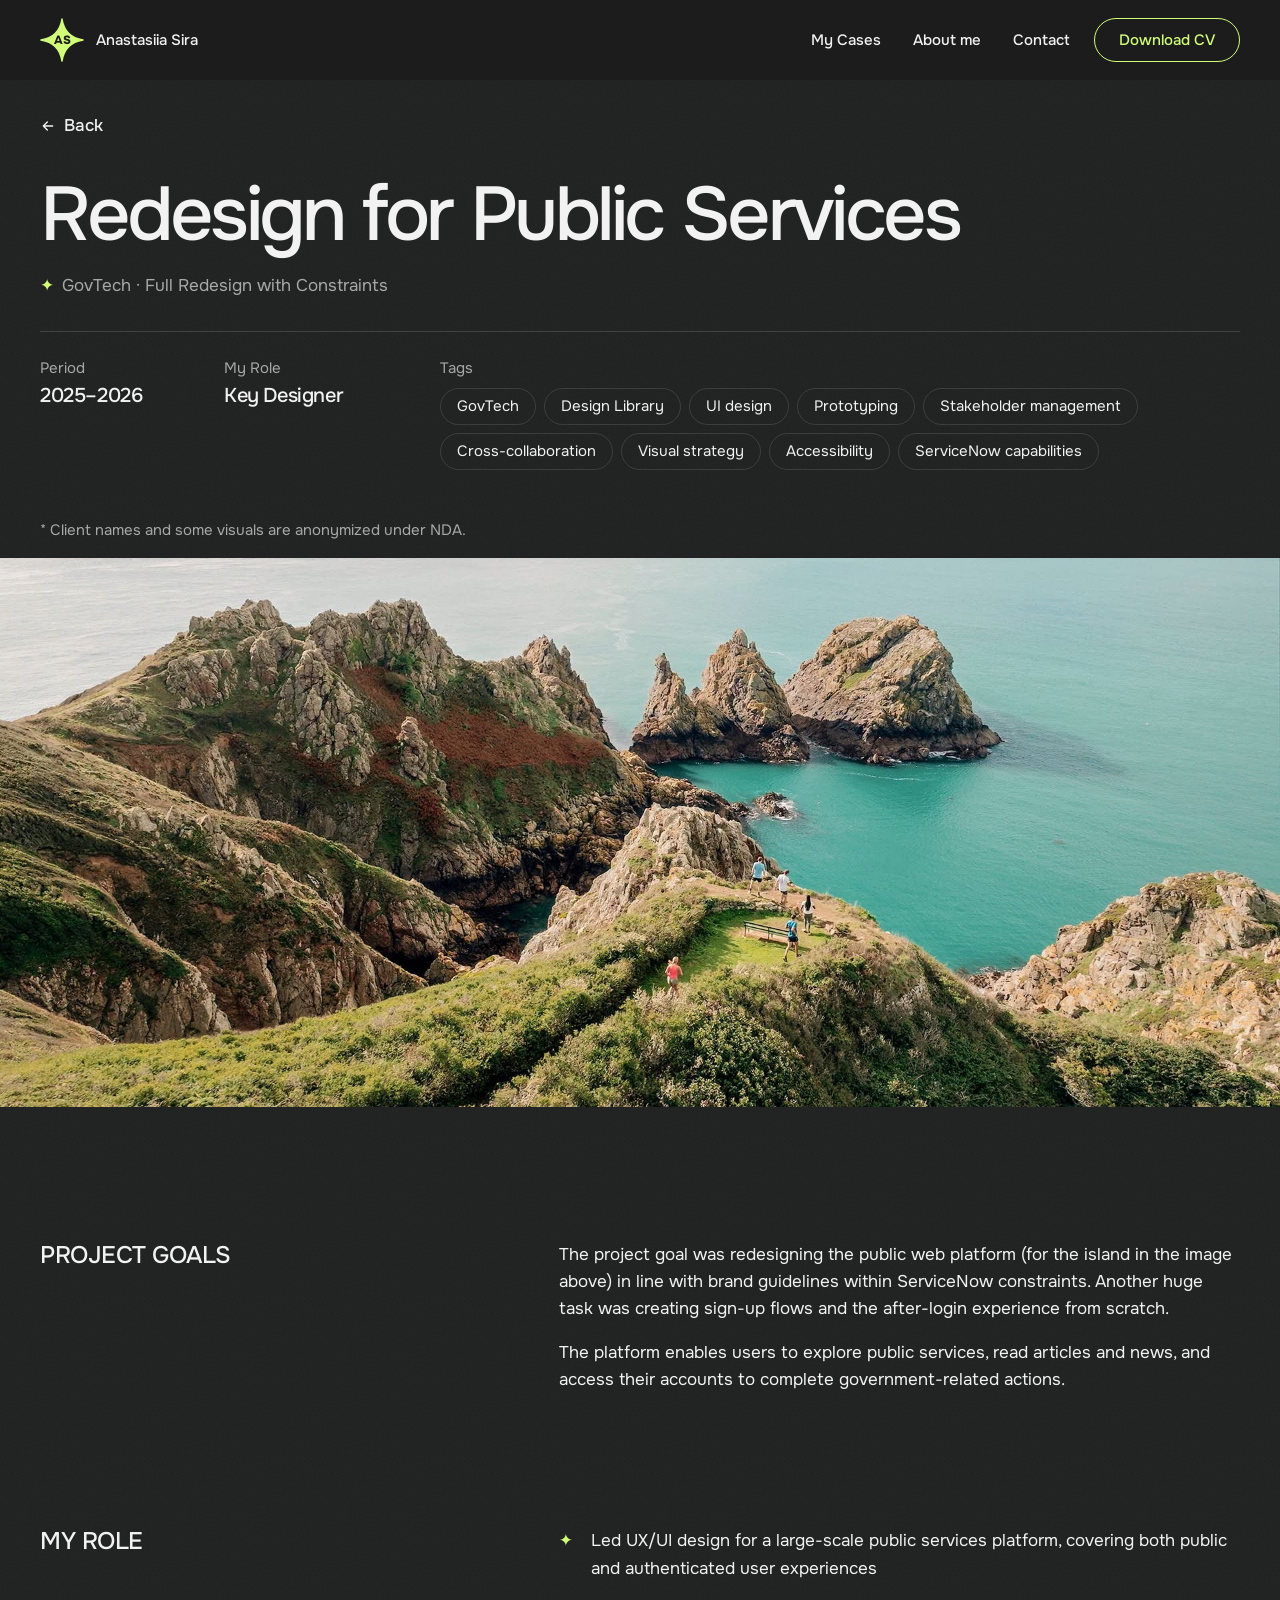
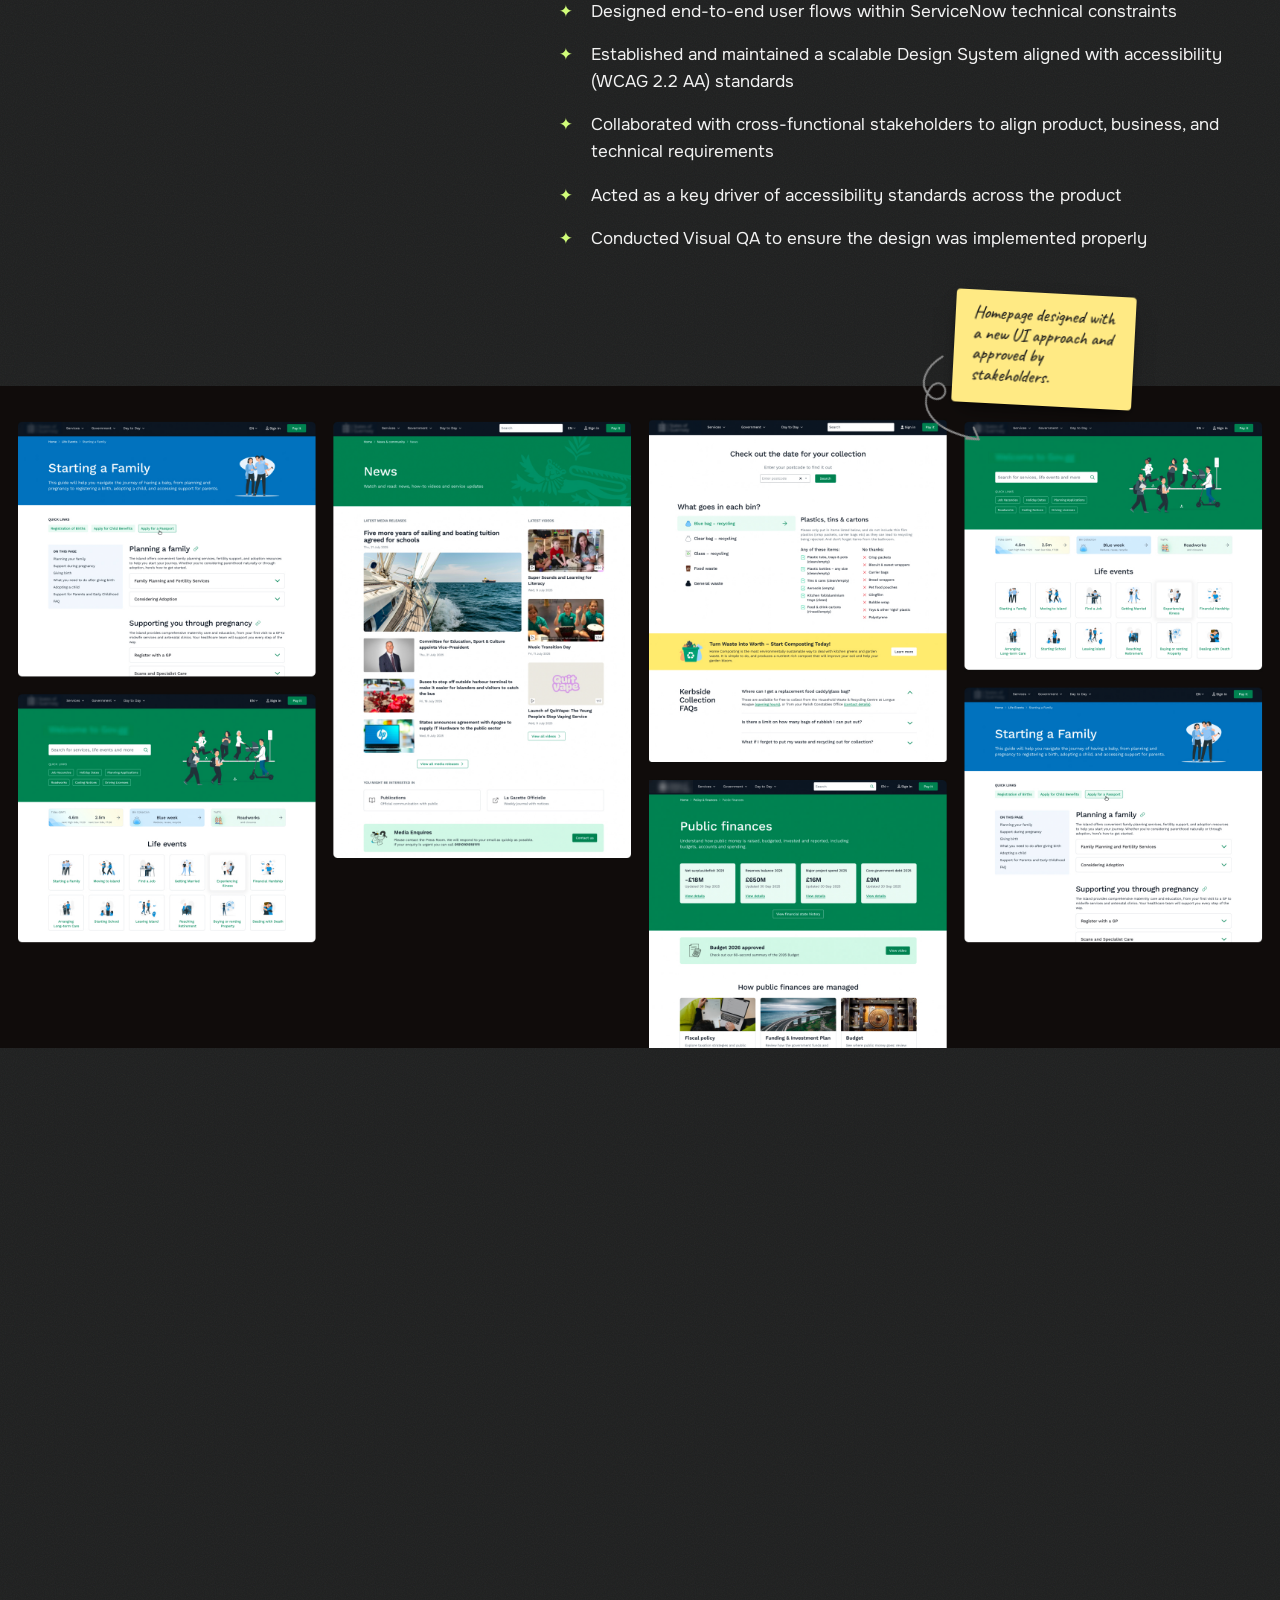
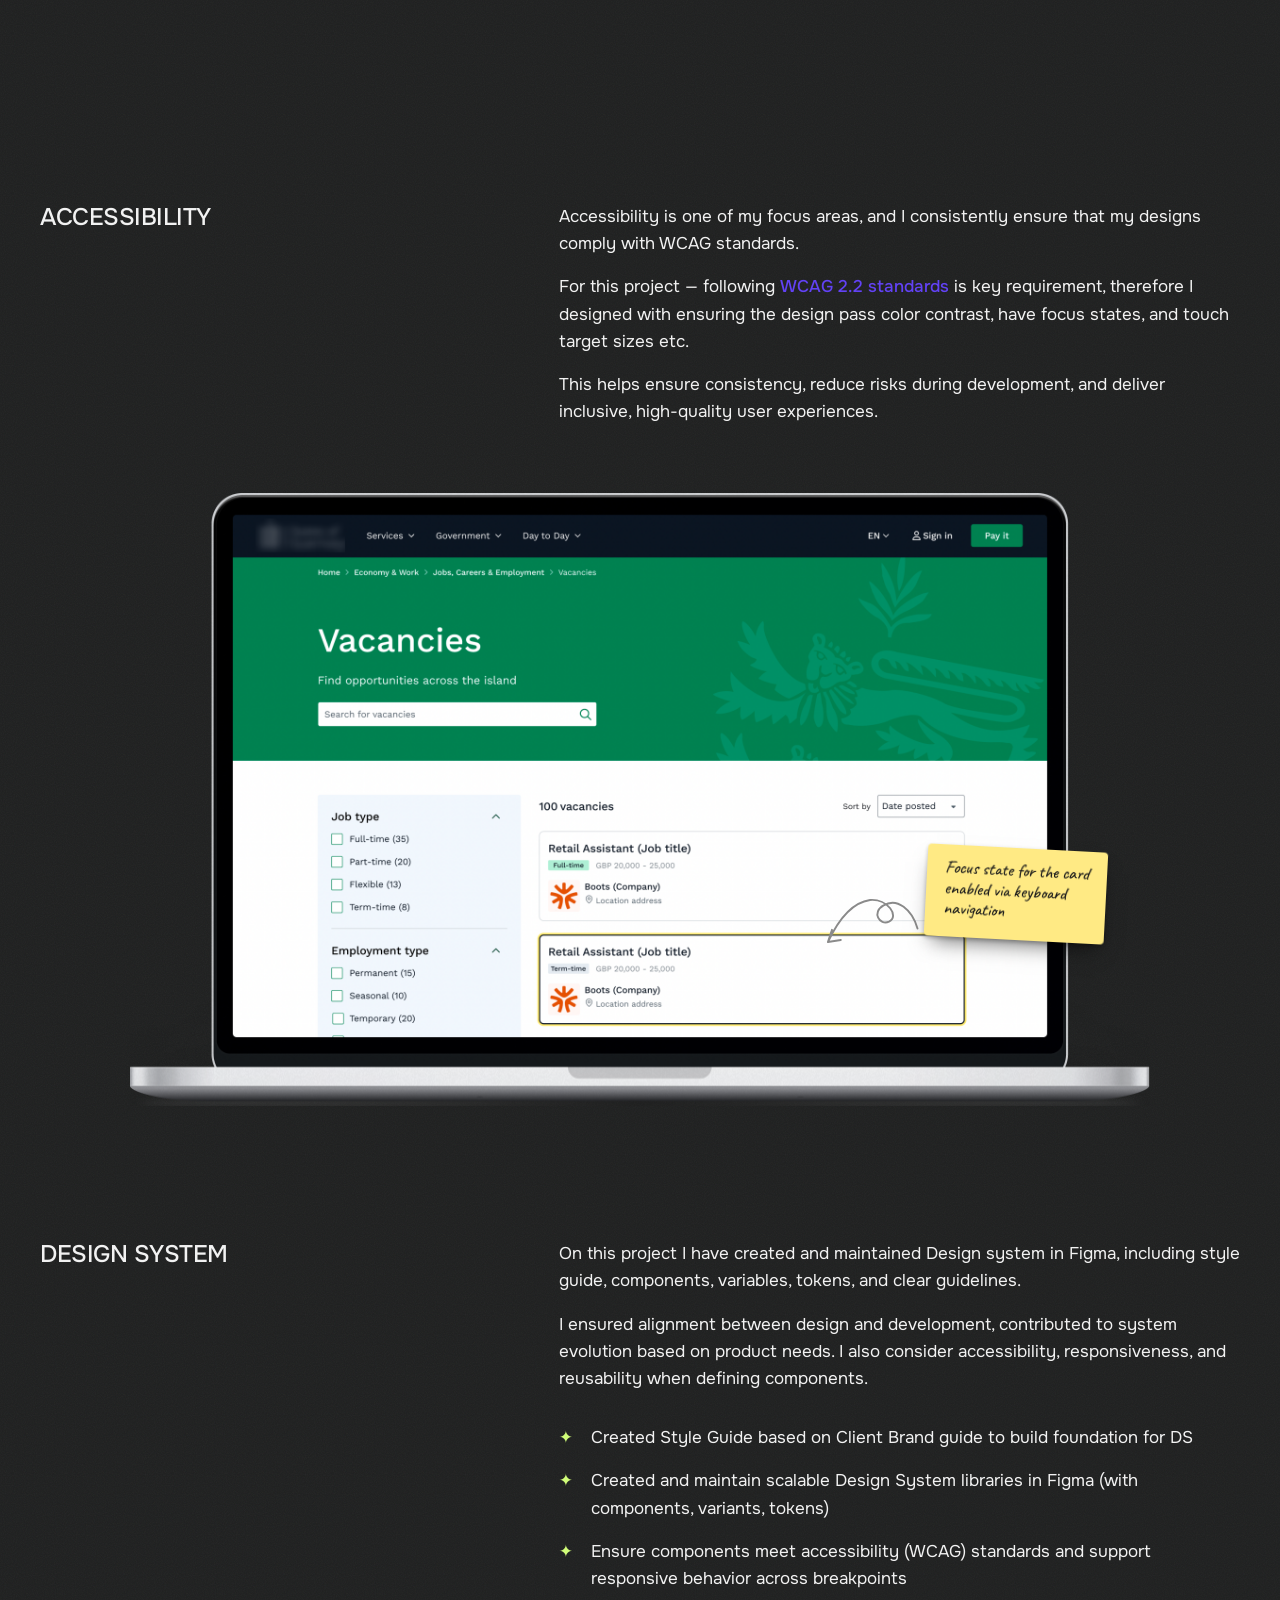
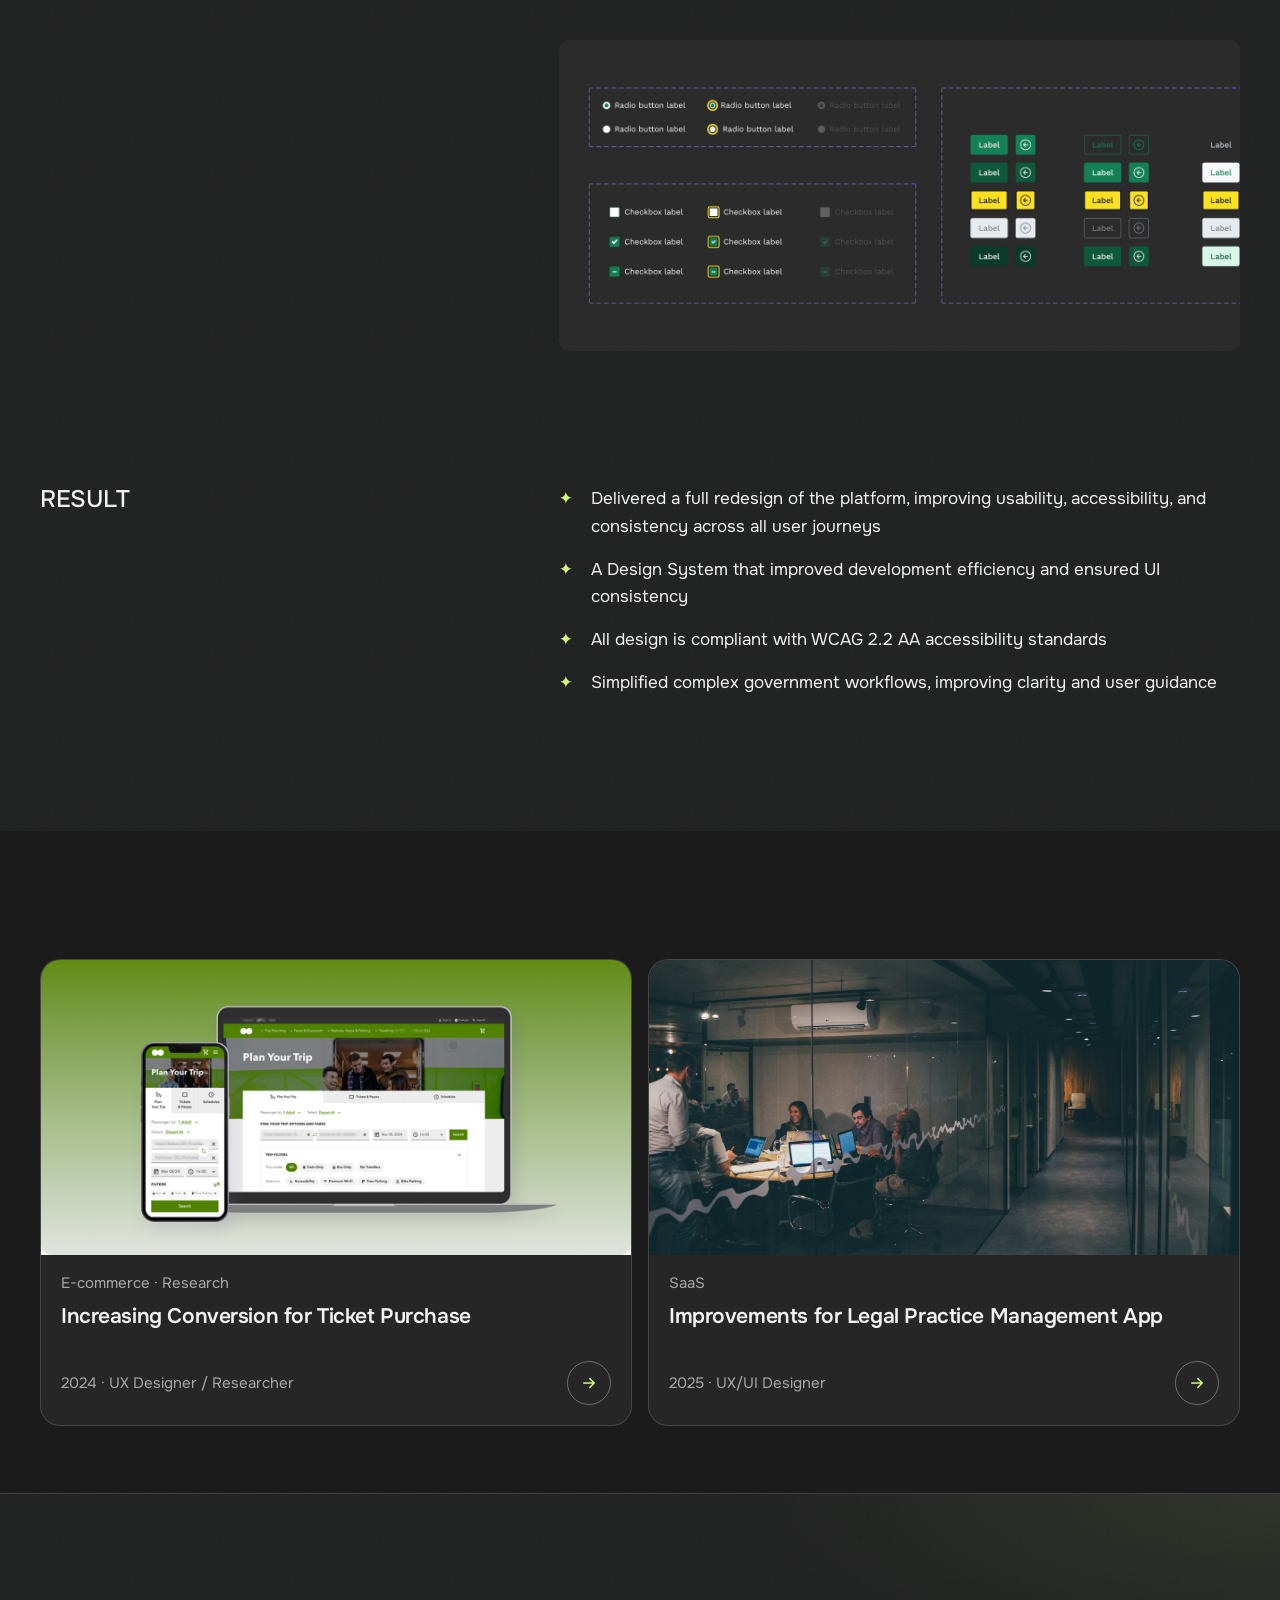
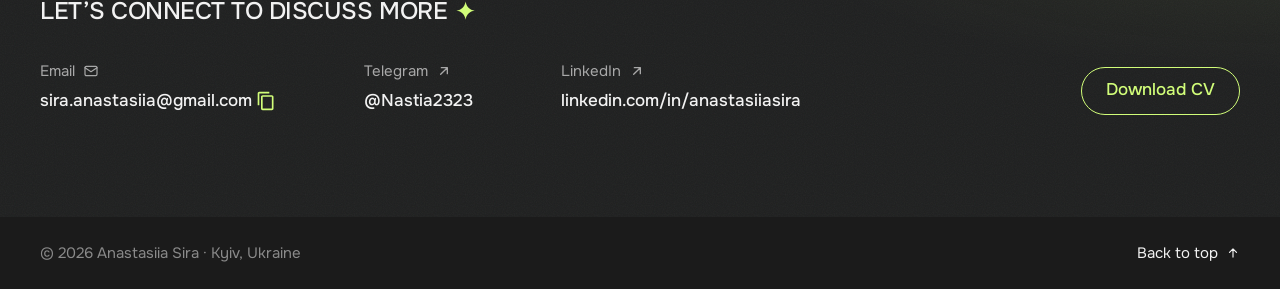
==== commit 5d44491d: "New hero headline, lighter type weights, fix sideways scroll on phones Hero reads "I design with cur" ====
--- a/case-govtech.html
+++ b/case-govtech.html
@@ -25,7 +25,7 @@
   <link rel="apple-touch-icon" href="assets/apple-touch-icon.png">
   <link rel="preconnect" href="https://fonts.googleapis.com">
   <link rel="preconnect" href="https://fonts.gstatic.com" crossorigin>
-  <link href="https://fonts.googleapis.com/css2?family=Caveat:wght@500&family=Onest:wght@400;500;700;800&display=swap" rel="stylesheet">
+  <link href="https://fonts.googleapis.com/css2?family=Caveat:wght@500&family=Onest:wght@400;500;600;800&display=swap" rel="stylesheet">
   <link rel="stylesheet" href="styles.css">
   <script src="script.js" defer></script>
 </head>
--- a/styles.css
+++ b/styles.css
@@ -10,17 +10,17 @@
    --------------------------------------------------------- */
 :root {
   /* Colours */
-  --color-bg: #222222;            /* page background */
+  --color-bg: #1e1f1f;            /* page background */
   --color-bg-deep: #1b1b1b;       /* header, footer */
   --color-surface: #262626;       /* cards */
   --color-placeholder: #2b2b2b;   /* grey box when an image is missing */
   --color-text: #f2f2f2;          /* main text */
   --color-text-muted: #a8a8a8;    /* labels, meta (7:1 on bg) */
   --color-text-subtle: #8a8a8a;   /* non-clickable footer text (5:1 on footer bg, passes AA) */
-  --color-accent: #ffd60a;        /* yellow */
-  --color-accent-purple: #b796ff; /* lavender, second accent (6.7:1 on bg) */
+  --color-accent: #d1fd79;        /* lime, main brand colour (13.7:1 on bg) */
+  --color-accent-purple: #6242f5; /* violet, second accent. Only 2.7:1 on bg: below WCAG AA for text, kept on purpose (brand colour) */
   --color-on-accent: #1a1a1a;     /* text on yellow */
-  --color-sticker: #ffea84;        /* sticky note: the yellow with half the saturation, lighter */
+  --color-sticker: #ffea84;        /* sticky note: pale yellow (kept when the brand colour became lime) */
   --color-border: rgba(255, 255, 255, 0.14);
   --color-border-strong: rgba(255, 255, 255, 0.32);
   --color-border-tag: rgba(255, 255, 255, 0.12);  /* soft outline of tags/pills (decorative, not a contrast requirement) */
@@ -59,8 +59,14 @@
   --radius-pill: 999px;
 
   /* Motion */
-  --ease: cubic-bezier(0.2, 0.7, 0.2, 1);
-  --dur: 220ms;
+  --ease: cubic-bezier(0.4, 0, 0.2, 1);       /* standard curve: hovers, buttons, menu, header */
+  --ease-out: cubic-bezier(0.2, 0.7, 0.2, 1); /* soft landing: blocks appearing, image zoom */
+  --dur-fast: 150ms;    /* tiny changes: icon nudges, button press */
+  --dur: 200ms;         /* links, icons, colours */
+  --dur-fill: 400ms;    /* yellow fill sliding in / out of buttons on hover */
+  --dur-slow: 500ms;    /* header while scrolling */
+  --dur-reveal: 700ms;  /* blocks fading in as you scroll */
+  --reveal-shift: 1.5rem; /* how far a block rises while it fades in */
   --star-spin-duration: 2.4s; /* hero star: how long one turn takes */
   --star-rest-angle: 30deg;    /* hero star: tilt when it is not spinning */
   --sparkle-rest-angle: 45deg; /* hero small star: moved this far clockwise along its circle */
@@ -104,6 +110,8 @@
 body.menu-open { overflow: hidden; }
 
 h1, h2, h3, p, ul, figure { margin: 0; }
+/* No bold on the site: headings and <strong> use Medium (500) */
+h1, h2, h3, h4, strong, b, th { font-weight: 500; }
 ul { padding: 0; list-style: none; }
 
 img {
@@ -147,7 +155,7 @@
   border-radius: var(--radius-pill);
   background: var(--color-accent);
   color: var(--color-on-accent);
-  font-weight: 600;
+  font-weight: 500;
 }
 .skip-link:focus { top: var(--space-3); }
 
@@ -165,7 +173,7 @@
 
 .section-title {
   font-size: var(--fs-lg);
-  font-weight: 700;
+  font-weight: 500;
   line-height: 1.2;
   letter-spacing: -0.02em;
   text-transform: uppercase;
@@ -188,6 +196,27 @@
   margin-left: 0.1em;
   vertical-align: -0.05em;
   fill: var(--color-accent);
+}
+
+/* REVEAL ON SCROLL: script.js adds .has-reveal to the page and .reveal to
+   blocks below the first screen. Each block fades in and rises a little when
+   it scrolls into view (.is-visible); blocks that appear together follow one
+   another (--reveal-delay). Without JS or with "Reduce motion" turned on,
+   everything is simply visible. */
+/* An animation, not a transition, so a block keeps its own hover
+   transitions (e.g. the button fill) after it has appeared */
+.has-reveal .reveal.is-visible {
+  animation: rise-in var(--dur-reveal) var(--ease-out) var(--reveal-delay, 0ms) both;
+}
+.has-reveal .reveal:not(.is-visible) {
+  opacity: 0;
+  translate: 0 var(--reveal-shift);
+}
+
+/* "Reduce motion": no press shrink either */
+@media (prefers-reduced-motion: reduce) {
+  .btn:active,
+  .icon-btn:active { scale: none; }
 }
 
 /* Two-column block used in About and on case pages:
@@ -213,46 +242,77 @@
   font-weight: 500;
   line-height: 1.2;
   cursor: pointer;
-  transition: background-color var(--dur) var(--ease), color var(--dur) var(--ease);
-}
-
-/* Primary: yellow fill → outlined on hover/focus */
+  /* The yellow fill is a layer that slides in / out sideways */
+  background-color: transparent;
+  background-image: linear-gradient(var(--color-accent), var(--color-accent));
+  background-repeat: no-repeat;
+  transition: background-size var(--dur-fill) var(--ease), color var(--dur-fill) var(--ease), scale var(--dur-fast) var(--ease);
+}
+.btn:active { scale: 0.97; }   /* small "press" on click / tap */
+
+/* Primary: yellow fill → outlined on hover/focus. Same motion as Secondary:
+   the page colour fills the button from left to right over the yellow */
 .btn--primary {
-  background: var(--color-accent);
+  background-image: linear-gradient(var(--color-bg), var(--color-bg)),
+                    linear-gradient(var(--color-accent), var(--color-accent));
+  background-position: 0 0;
+  background-size: 0 100%, 100% 100%;
   color: var(--color-on-accent);
 }
 .btn--primary:hover,
 .btn--primary:focus-visible {
-  background: transparent;
+  background-size: 100% 100%, 100% 100%;
   color: var(--color-accent);
 }
 
-/* Secondary: yellow outline → filled on hover/focus */
+/* Secondary: yellow outline → filled on hover/focus (the yellow sweeps in from the left) */
 .btn--secondary {
-  background: transparent;
+  background-position: 0 0;
+  background-size: 0 100%;
   color: var(--color-accent);
 }
 .btn--secondary:hover,
 .btn--secondary:focus-visible {
-  background: var(--color-accent);
+  background-size: 100% 100%;
   color: var(--color-on-accent);
 }
 
 .btn--block { width: 100%; }
 
-/* Text link with yellow underline on hover/focus */
+/* Text link with yellow underline on hover/focus.
+   The line sweeps in from the left and leaves to the right. */
 .link-underline {
   display: inline-flex;
   align-items: center;
   gap: var(--space-2);
   background-image: linear-gradient(var(--color-accent), var(--color-accent));
   background-size: 0 2px;
-  background-position: 0 100%;
+  background-position: 100% 100%;
   background-repeat: no-repeat;
   transition: background-size var(--dur) var(--ease);
 }
 .link-underline:hover,
-.link-underline:focus-visible { background-size: 100% 2px; }
+.link-underline:focus-visible,
+.nav__link.is-active {           /* menu link of the section on screen (script.js) */
+  background-size: 100% 2px;
+  background-position: 0 100%;
+}
+
+/* Small arrows inside links nudge in their direction on hover/focus */
+.hero__cta svg,
+.back-link svg,
+.footer__top svg,
+.contact__link[target] .contact__label svg { transition: translate var(--dur) var(--ease); }
+@media (prefers-reduced-motion: no-preference) {
+  .hero__cta:hover svg,
+  .hero__cta:focus-visible svg { translate: 0 3px; }
+  .back-link:hover svg,
+  .back-link:focus-visible svg { translate: -3px 0; }
+  .footer__top:hover svg,
+  .footer__top:focus-visible svg { translate: 0 -3px; }
+  .contact__link[target]:hover .contact__label svg,
+  .contact__link[target]:focus-visible .contact__label svg { translate: 2px -2px; }
+}
 
 /* ---------------------------------------------------------
    5. HEADER & DESKTOP NAV
@@ -264,11 +324,26 @@
   height: var(--header-h);
   /* 75% dark background (25% see-through), content under it is blurred.
      Checked: even over pure white content the text keeps AA contrast
-     (white 6.8:1, yellow 5.4:1). */
+     (white 7.6:1, lime 6.5:1). */
   background: rgba(27, 27, 27, 0.75);   /* --color-bg-deep at 75% */
   -webkit-backdrop-filter: blur(12px);
           backdrop-filter: blur(12px);
   /* no bottom line: header is set apart by its darker background only */
+  transition: background-color var(--dur-slow) var(--ease), box-shadow var(--dur-slow) var(--ease);
+}
+/* Once the page is scrolled (script.js): a soft shadow under the header */
+.site-header.is-scrolled { box-shadow: 0 12px 32px -20px rgba(0, 0, 0, 0.9); }
+
+/* Case pages: thin yellow line under the header fills up as you read (script.js) */
+.read-progress {
+  position: absolute;
+  left: 0;
+  right: 0;
+  bottom: 0;
+  height: 2px;
+  background: var(--color-accent);
+  transform-origin: 0 50%;
+  transform: scaleX(var(--read, 0));
 }
 /* Solid again while the mobile menu is open */
 .menu-open .site-header { background: var(--color-bg-deep); }
@@ -304,11 +379,11 @@
   white-space: nowrap;
   background-image: linear-gradient(var(--color-accent), var(--color-accent));
   background-size: 0 2px;
-  background-position: 0 100%;
+  background-position: 100% 100%;   /* same sweep as .link-underline */
   background-repeat: no-repeat;
   transition: background-size var(--dur) var(--ease);
 }
-.logo:focus-visible .logo__name { background-size: 100% 2px; }
+.logo:focus-visible .logo__name { background-size: 100% 2px; background-position: 0 100%; }
 .logo__star {
   fill: var(--color-accent);
   stroke: var(--color-accent);
@@ -327,7 +402,7 @@
 @media (hover: hover) {
   .logo:hover .logo__star { fill: transparent; }
   .logo:hover .logo__text { fill: var(--color-accent); }
-  .logo:hover .logo__name { background-size: 100% 2px; }
+  .logo:hover .logo__name { background-size: 100% 2px; background-position: 0 100%; }
 }
 
 .nav,
@@ -388,7 +463,7 @@
   gap: var(--space-4);
   padding-block: var(--space-3);
   font-size: clamp(2rem, 1.4rem + 3vw, 2.5rem);
-  font-weight: 700;
+  font-weight: 500;
   letter-spacing: -0.04em;
   line-height: 1.1;
 }
@@ -398,6 +473,21 @@
   gap: var(--space-5);
   margin-block: var(--space-7) var(--space-6);
 }
+
+/* Opening the menu: the panel fades in, its rows rise one after another,
+   and the close icon turns in */
+@media (prefers-reduced-motion: no-preference) {
+  .mobile-menu:not([hidden]) { animation: fade-in 250ms var(--ease) both; }
+  .mobile-menu:not([hidden]) .mobile-menu__nav li,
+  .mobile-menu:not([hidden]) .mobile-menu__contacts,
+  .mobile-menu:not([hidden]) .btn--block { animation: rise-in var(--dur-slow) var(--ease-out) both; }
+  .mobile-menu:not([hidden]) .mobile-menu__nav li:nth-child(2) { animation-delay: 60ms; }
+  .mobile-menu:not([hidden]) .mobile-menu__nav li:nth-child(3) { animation-delay: 120ms; }
+  .mobile-menu:not([hidden]) .mobile-menu__contacts { animation-delay: 180ms; }
+  .mobile-menu:not([hidden]) .btn--block { animation-delay: 240ms; }
+  .menu-toggle[aria-expanded="true"] .icon-close { animation: icon-turn 300ms var(--ease) both; }
+}
+@keyframes icon-turn { from { opacity: 0; rotate: -90deg; } }
 
 /* ---------------------------------------------------------
    7. CIRCLE ARROW (cards, mobile menu)
@@ -410,9 +500,23 @@
   height: 2.75rem;
   border: 1.5px solid var(--color-border-strong);
   border-radius: 50%;
+  overflow: hidden;   /* the arrow slides out of the circle on hover */
   transition: background-color var(--dur) var(--ease), border-color var(--dur) var(--ease), color var(--dur) var(--ease);
 }
 .circle-arrow svg { width: 1.125rem; height: 1.125rem; }
+
+/* Hover/focus: the arrow flies out to the right and comes back in from the left */
+@media (prefers-reduced-motion: no-preference) {
+  .case-card:hover .circle-arrow svg,
+  .case-card:focus-visible .circle-arrow svg,
+  .mobile-menu__link:hover .circle-arrow svg,
+  .mobile-menu__link:focus-visible .circle-arrow svg { animation: arrow-through 450ms var(--ease); }
+}
+@keyframes arrow-through {
+  40%  { translate: 200% 0; }
+  41%  { translate: -200% 0; }
+  100% { translate: 0 0; }
+}
 
 .mobile-menu__link .circle-arrow { width: 3rem; height: 3rem; }
 
@@ -458,7 +562,7 @@
 .hero__title {
   max-width: 15em;
   font-size: var(--fs-hero);
-  font-weight: 700;
+  font-weight: 500;   /* Medium */
   line-height: var(--lh-tight);
   letter-spacing: -0.045em;
 }
@@ -513,7 +617,7 @@
 .hero__star-btn:hover + .hero__decor-art .hero__star,
 .hero__star-btn:focus-visible + .hero__decor-art .hero__star {
   scale: 1.5;
-  filter: drop-shadow(0 0 1.25rem rgba(255, 214, 10, 0.55));
+  filter: drop-shadow(0 0 1.25rem rgba(209, 253, 121, 0.55));
 }
 /* ...and the dashed yellow circle grows 20% with it */
 .hero__ring { transition: scale 300ms var(--ease); }
@@ -541,6 +645,24 @@
   to   { transform: rotate(calc(var(--sparkle-rest-angle) + 360deg)); }
 }
 
+/* Page opens: the hero (main page and case pages) rises in line by line */
+@media (prefers-reduced-motion: no-preference) {
+  .hero__intro,
+  .hero__title,
+  .hero__text,
+  .hero__cta,
+  .case-hero > * { animation: rise-in var(--dur-reveal) var(--ease-out) both; }
+  .hero__title,
+  .case-hero > :nth-child(2) { animation-delay: 80ms; }
+  .hero__text,
+  .case-hero > :nth-child(3) { animation-delay: 160ms; }
+  .hero__cta,
+  .case-hero > :nth-child(4) { animation-delay: 240ms; }
+  .hero__decor { animation: fade-in 1s var(--ease-out) 200ms both; }
+}
+@keyframes rise-in { from { opacity: 0; translate: 0 var(--reveal-shift); } }
+@keyframes fade-in { from { opacity: 0; } }
+
 /* No spinning for people who turned on "Reduce motion" */
 @media (prefers-reduced-motion: reduce) {
   .hero__star.is-spinning,
@@ -571,7 +693,7 @@
 .case-card__media {
   border-radius: 0;   /* no inner gap: the card's own rounded corners clip the cover */
 }
-.case-card__media img { transition: transform 400ms var(--ease); }
+.case-card__media img { transition: transform 400ms var(--ease-out); }
 
 .case-card__body {
   display: flex;
@@ -586,7 +708,7 @@
 }
 .case-card__num {
   margin-right: var(--space-2);
-  font-weight: 700;
+  font-weight: 500;
   color: var(--color-text-muted);   /* same light grey as the domain label next to it */
 }
 
@@ -594,7 +716,7 @@
   margin-top: var(--space-2);
   margin-bottom: var(--space-6);
   font-size: var(--fs-xl);
-  font-weight: 700;
+  font-weight: 600;   /* SemiBold */
   line-height: 1.25;
   letter-spacing: -0.02em;
 }
@@ -624,7 +746,7 @@
 .case-card:focus-visible {
   transform: translateY(-4px);
   border-color: var(--color-accent);
-  box-shadow: 0 12px 40px -12px rgba(255, 214, 10, 0.35);
+  box-shadow: 0 12px 40px -12px rgba(209, 253, 121, 0.35);
 }
 .case-card:hover .case-card__media img,
 .case-card:focus-visible .case-card__media img { transform: scale(1.08); }   /* cover zoom on hover */
@@ -683,6 +805,7 @@
 .about {
   display: flex;
   flex-direction: column;
+  overflow-x: clip;   /* the brush outline's svg is bigger than the box: no sideways scroll on phones */
 }
 .about__col { display: contents; }
 .about__title   { order: 0; margin-bottom: var(--space-6); }
@@ -703,14 +826,33 @@
 }
 .doodle-box__line {
   position: absolute;
-  inset: calc(var(--space-2) * -1);
-  width: calc(100% + var(--space-4));
-  height: calc(100% + var(--space-4));
+  /* 2rem (--space-6) of extra room on every side, so the whole wobbly line
+     fits inside the svg and the draw-in mask never cuts it (script.js
+     keeps the oval itself the same size: BLEED) */
+  inset: calc((var(--space-2) + var(--space-6)) * -1);
+  width: calc(100% + var(--space-4) + var(--space-6) * 2);
+  height: calc(100% + var(--space-4) + var(--space-6) * 2);
   overflow: visible;
   pointer-events: none;
 }
 .doodle-box__line path {
   fill: var(--color-accent-purple);   /* each stroke is a filled shape, thin and thick in places */
+}
+/* When the stats scroll into view the brush line is "drawn" round the box:
+   a mask sweeps clockwise from the top and uncovers it */
+@property --brush-sweep {
+  syntax: "<angle>";
+  inherits: false;
+  initial-value: 360deg;
+}
+.doodle-box__line {
+  -webkit-mask-image: conic-gradient(#000 var(--brush-sweep), transparent 0);
+          mask-image: conic-gradient(#000 var(--brush-sweep), transparent 0);
+}
+.about__stats.is-visible .doodle-box__line { animation: brush-draw 1.2s var(--ease-out) 300ms both; }
+@keyframes brush-draw {
+  from { --brush-sweep: 0deg; }
+  to   { --brush-sweep: 360deg; }
 }
 
 .stats {
@@ -726,7 +868,7 @@
 .stats dd { margin: 0; }
 .stats__value {
   font-size: var(--fs-md);
-  font-weight: 700;
+  font-weight: 600;   /* SemiBold */
   letter-spacing: -0.02em;
 }
 
@@ -735,7 +877,7 @@
 .about__subtitle {
   margin-bottom: var(--space-4);
   font-size: var(--fs-md);
-  font-weight: 700;
+  font-weight: 600;   /* SemiBold */
   letter-spacing: -0.01em;
 }
 
@@ -764,7 +906,7 @@
 .prose__subtitle {
   margin: var(--space-7) 0 var(--space-4);
   font-size: var(--fs-md);
-  font-weight: 700;
+  font-weight: 600;   /* SemiBold */
   letter-spacing: -0.01em;
 }
 .prose { margin-top: var(--space-5); }
@@ -815,12 +957,18 @@
   background: transparent;
   color: var(--color-accent);
   cursor: pointer;
-  transition: background-color var(--dur) var(--ease), color var(--dur) var(--ease);
-}
+  /* Yellow fills it from left to right, like the outlined .btn */
+  background-image: linear-gradient(var(--color-accent), var(--color-accent));
+  background-position: 0 0;
+  background-size: 0 100%;
+  background-repeat: no-repeat;
+  transition: background-size var(--dur-fill) var(--ease), color var(--dur-fill) var(--ease), scale var(--dur-fast) var(--ease);
+}
+.icon-btn:active { scale: 0.92; }   /* small "press" */
 .icon-btn svg { width: 1.25rem; height: 1.25rem; fill: currentColor; }
-.icon-btn:focus-visible { background: var(--color-accent); color: var(--color-on-accent); }
+.icon-btn:focus-visible { background-size: 100% 100%; color: var(--color-on-accent); }
 @media (hover: hover) {
-  .icon-btn:hover { background: var(--color-accent); color: var(--color-on-accent); }
+  .icon-btn:hover { background-size: 100% 100%; color: var(--color-on-accent); }
 }
 /* Show "pause" while moving, "play" when paused */
 .icon-btn__play { display: none; }
@@ -851,6 +999,11 @@
   margin-right: var(--gallery-gap);       /* margin (not gap) so both copies are exactly equal */
   border-radius: var(--radius-md);        /* same as the case cards */
 }
+/* Three kinds of rounding, mixed along the strip (set per photo in the HTML).
+   In % of the photo, so they look the same on every screen size. */
+.gallery__item--sm { border-radius: 5%; }    /* small: almost square */
+.gallery__item--md { border-radius: 15%; }   /* medium */
+.gallery__item--lg { border-radius: 50%; }   /* large: a full circle */
 
 /* Motion: only once the section is on screen (.is-playing from script.js),
    and not while paused or for people who turned on "Reduce motion" */
@@ -858,6 +1011,10 @@
   animation: gallery-slide var(--gallery-speed) linear infinite;
 }
 .gallery.is-paused .gallery__track { animation-play-state: paused; }
+/* With a mouse: the strip stops while the pointer is over it, to look at a photo */
+@media (hover: hover) {
+  .gallery:hover .gallery__track { animation-play-state: paused; }
+}
 
 @keyframes gallery-slide {
   to { transform: translateX(-50%); }     /* exactly one set of 10 photos */
@@ -886,7 +1043,7 @@
   padding-block: calc(var(--space-8) * 1.6);   /* ~102px above and below the content */
   border-top: 1px solid var(--color-border);
   /* soft yellow glow in the top-right corner */
-  background: radial-gradient(60% 80% at 100% 0%, rgba(255, 214, 10, 0.08), transparent 70%);
+  background: radial-gradient(60% 80% at 100% 0%, rgba(209, 253, 121, 0.08), transparent 70%);
 }
 
 .contact__list {
@@ -905,7 +1062,7 @@
 .contact__label svg { width: 1rem; height: 1rem; }
 
 .contact__value {
-  font-weight: 700;
+  font-weight: 500;
   overflow-wrap: anywhere;
 }
 
@@ -989,6 +1146,17 @@
   transform: translateY(-50%);
   white-space: nowrap;
 }
+/* The check icon pops in, "Copied" slides in next to it */
+@media (prefers-reduced-motion: no-preference) {
+  .copy-btn.is-copied .copy-btn__icon--done { animation: pop-in 350ms var(--ease-out) both; }
+  .copy-btn.is-copied .copy-btn__label { animation: slide-in 300ms var(--ease-out) both; }
+}
+@keyframes pop-in {
+  0%   { opacity: 0; scale: 0.4; }
+  60%  { opacity: 1; scale: 1.15; }
+  100% { scale: 1; }
+}
+@keyframes slide-in { from { opacity: 0; translate: -0.375rem 0; } }
 
 /* ---------------------------------------------------------
    13. FOOTER
@@ -1022,7 +1190,7 @@
 .case-hero__title {
   margin-top: var(--space-6);
   font-size: var(--fs-case-title);
-  font-weight: 700;
+  font-weight: 500;
   line-height: var(--lh-tight);
   letter-spacing: -0.045em;
 }
@@ -1050,7 +1218,7 @@
 .case-meta__value {
   margin-top: var(--space-1);
   font-size: var(--fs-md);
-  font-weight: 700;
+  font-weight: 500;
   letter-spacing: -0.02em;
 }
 .case-meta .chips { margin-top: var(--space-2); }
@@ -1154,6 +1322,23 @@
   stroke-linejoin: round;
   transform: rotate(var(--arrow-turn, 0deg)) scaleY(var(--arrow-flip, 1));   /* --arrow-flip: -1 mirrors the loop */
 }
+/* Sticker comes in when its image is on screen (script.js adds .is-stuck):
+   it drops onto the image like a note being stuck on, then the arrow draws itself */
+.has-reveal .has-sticker:not(.is-stuck) .sticker { opacity: 0; }
+.has-reveal .sticker-arrow path { stroke-dasharray: 1; }   /* script.js sets the path length to 1 */
+.has-reveal .has-sticker:not(.is-stuck) .sticker-arrow path { stroke-dashoffset: 1; }
+.has-sticker.is-stuck .sticker { animation: sticker-land 600ms var(--ease-out) 150ms both; }
+.has-sticker.is-stuck .sticker-arrow path { animation: arrow-draw 700ms var(--ease) 650ms both; }
+@keyframes sticker-land {
+  from { opacity: 0; scale: 1.25; rotate: -6deg; }
+  60%  { opacity: 1; }
+  to   { opacity: 1; scale: 1; rotate: 0deg; }
+}
+@keyframes arrow-draw {
+  from { stroke-dashoffset: 1; }
+  to   { stroke-dashoffset: 0; }
+}
+
 .media--wide {
   width: 100%;
   aspect-ratio: var(--ratio, 2 / 1);
@@ -1171,7 +1356,7 @@
   border: 1px solid var(--color-accent-purple);
   border-radius: var(--radius-sm);
 }
-.mini-card__title { font-weight: 700; }
+.mini-card__title { font-weight: 500; }
 .mini-card__text {
   font-size: var(--fs-sm);
   color: var(--color-text-muted);
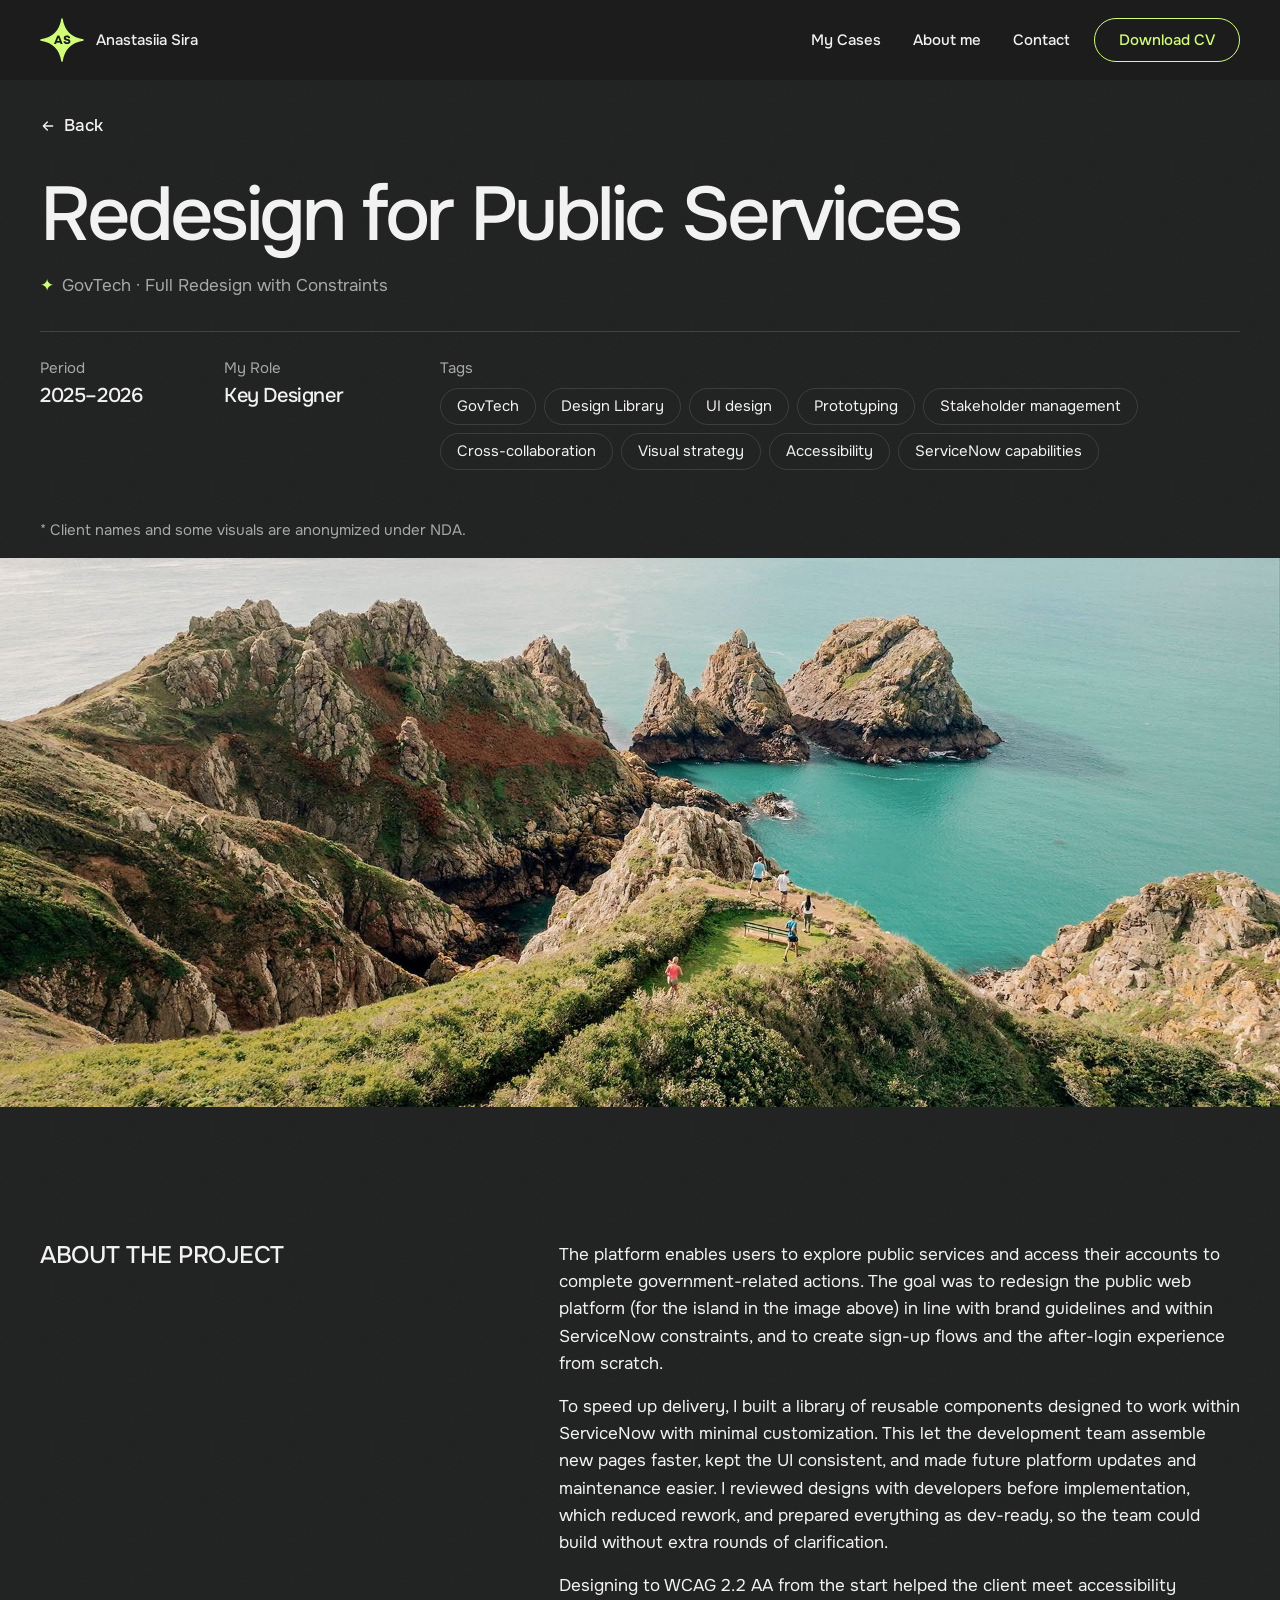
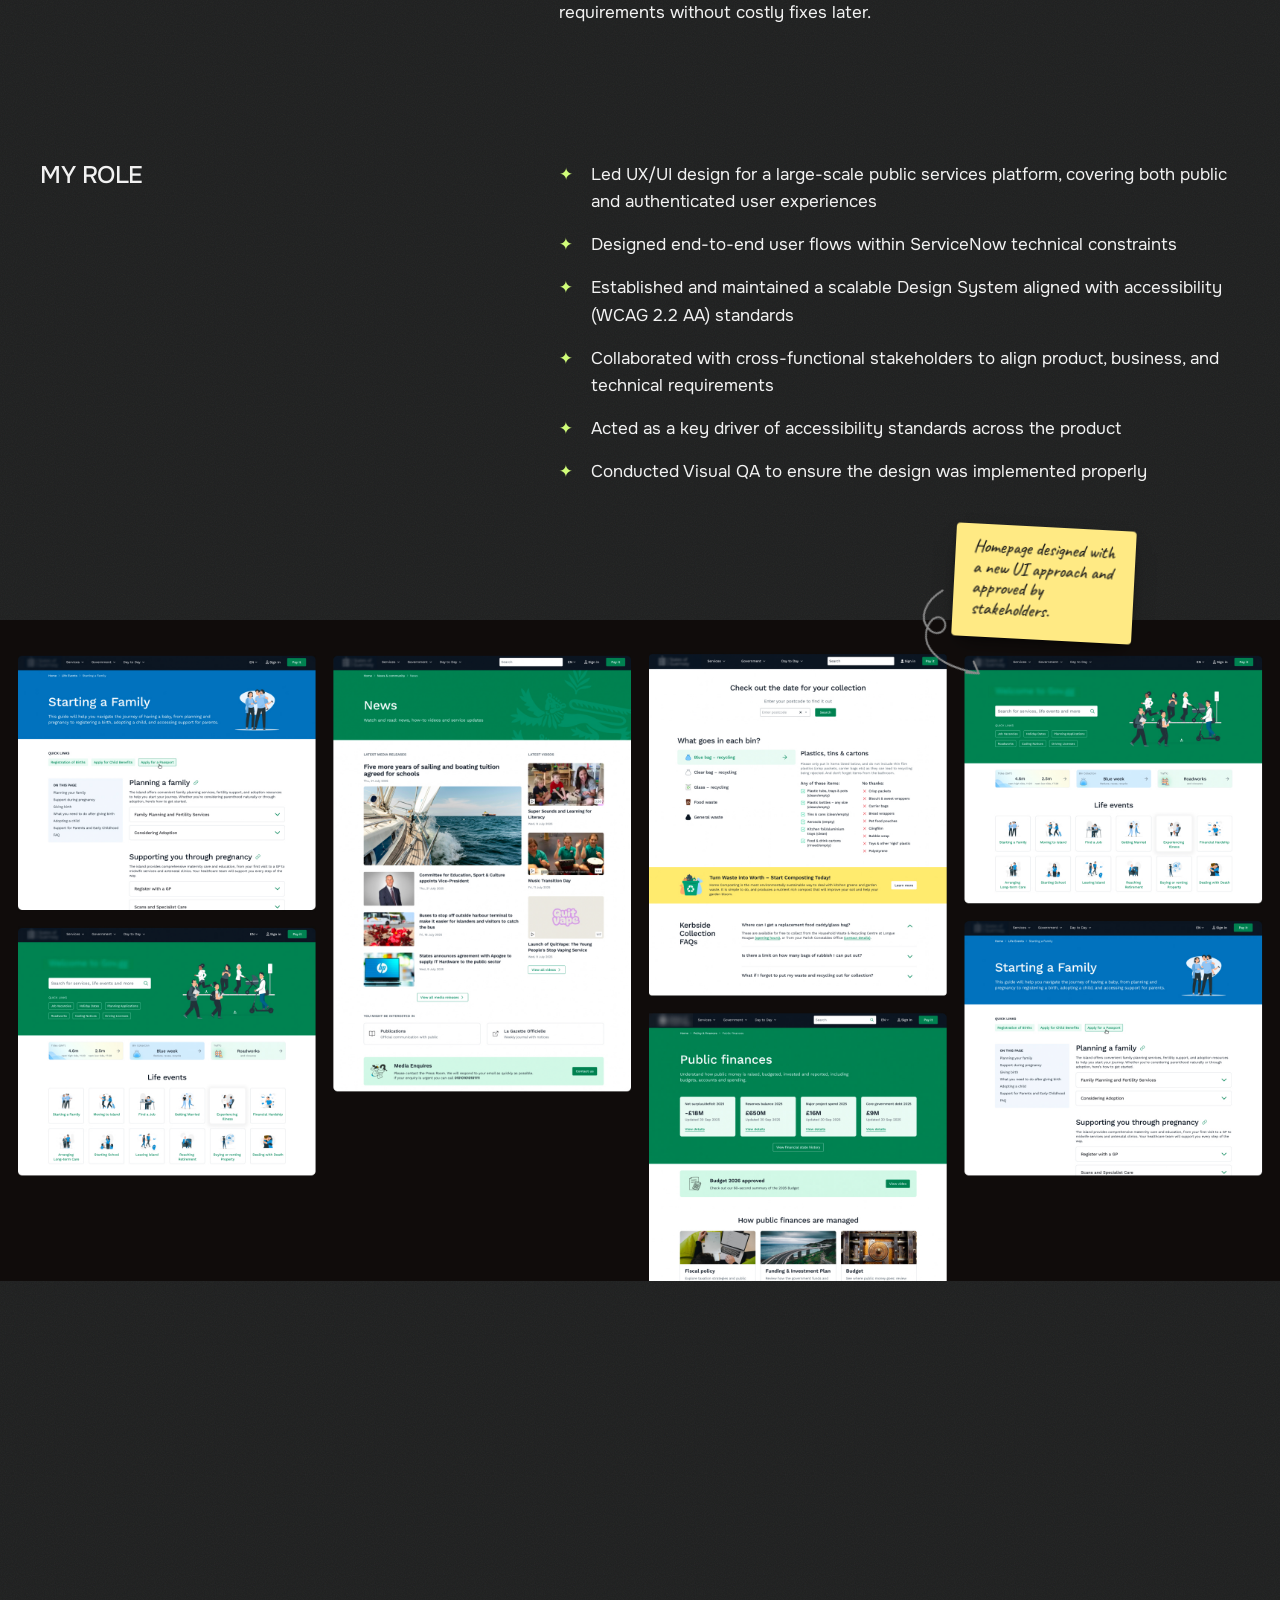
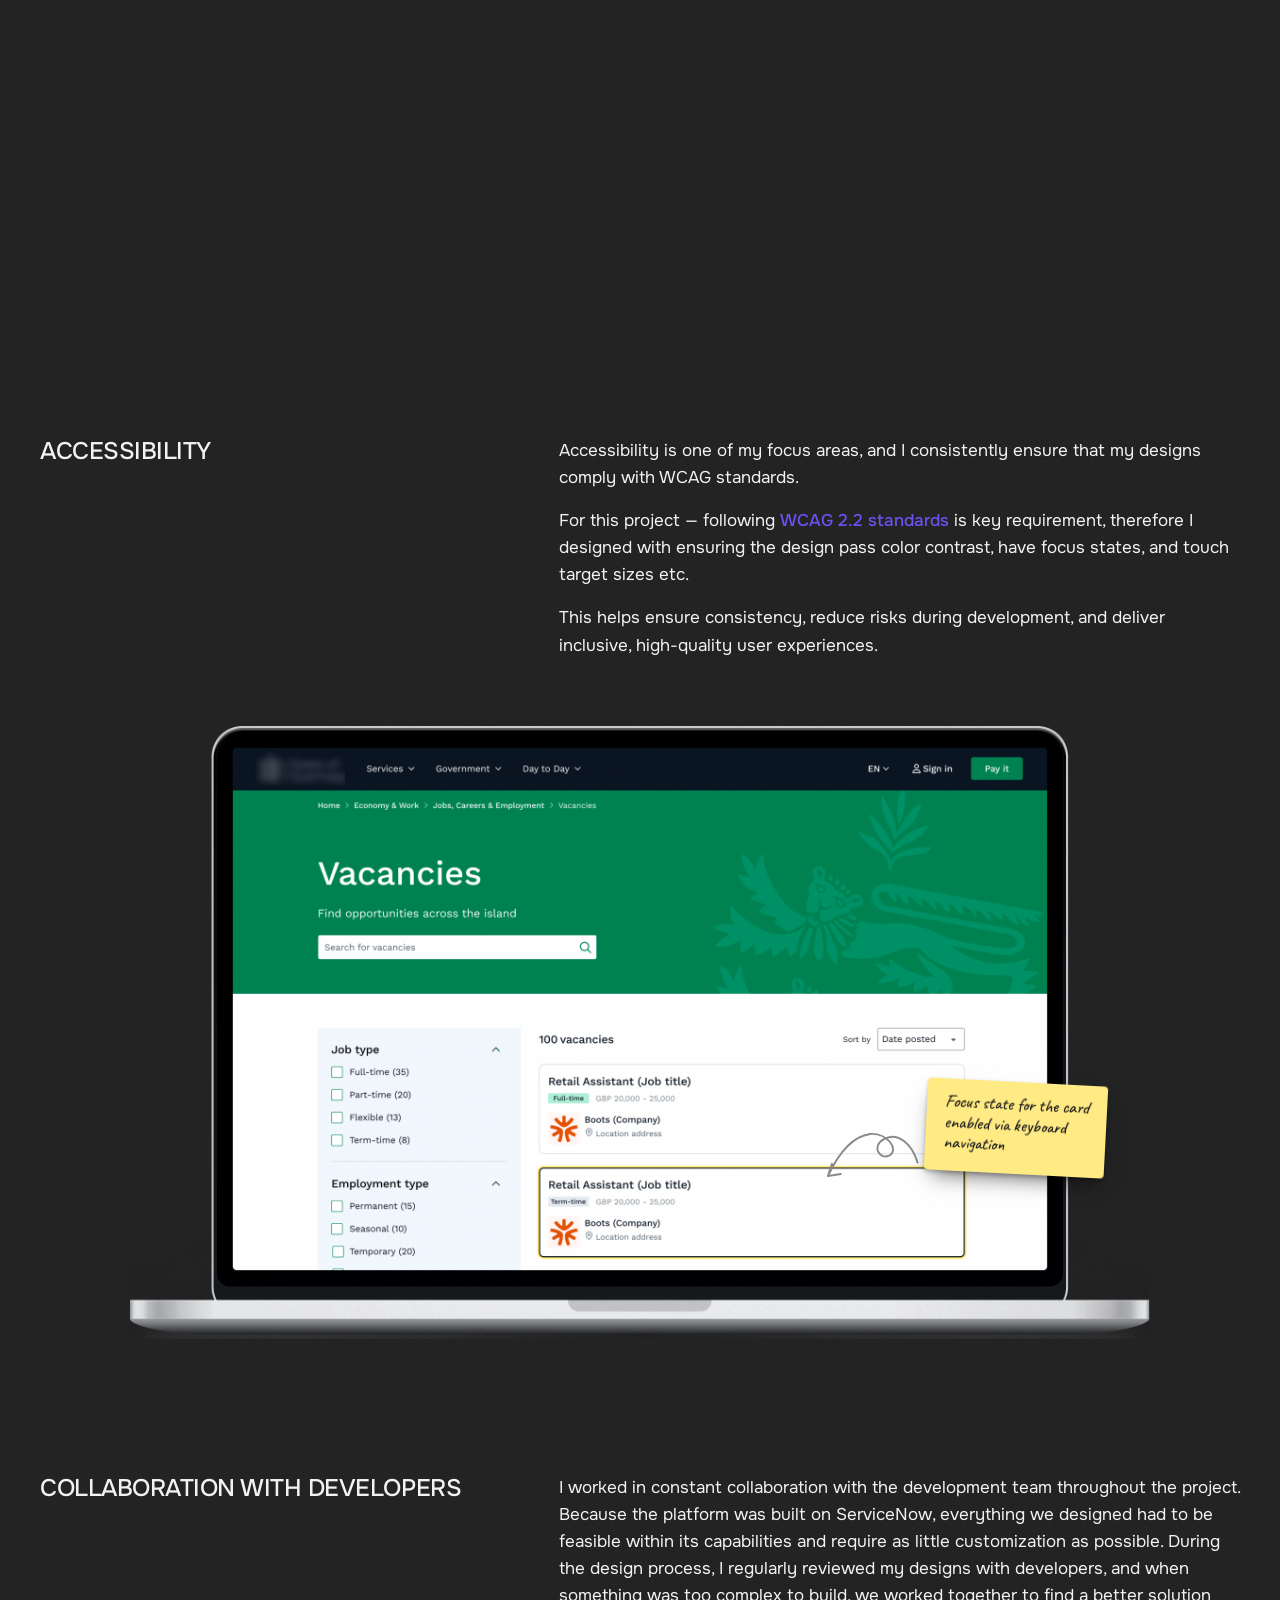
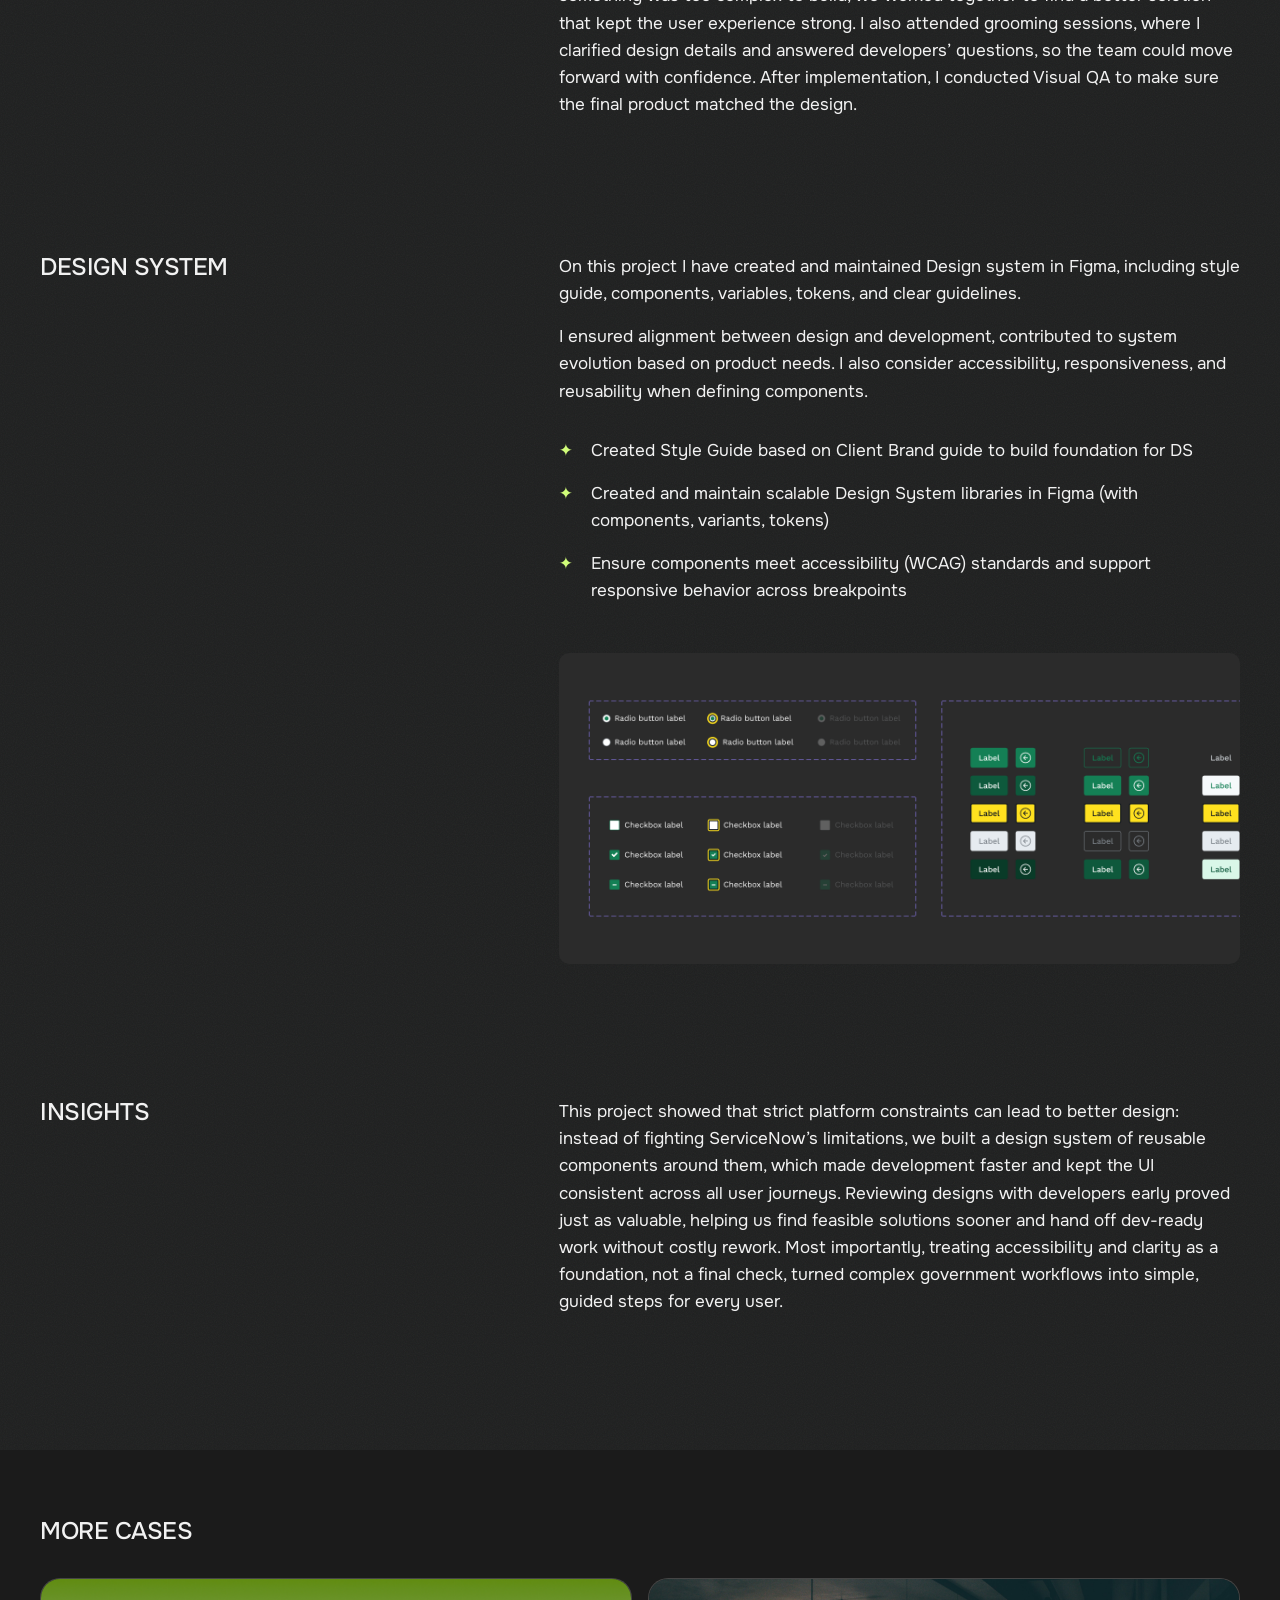
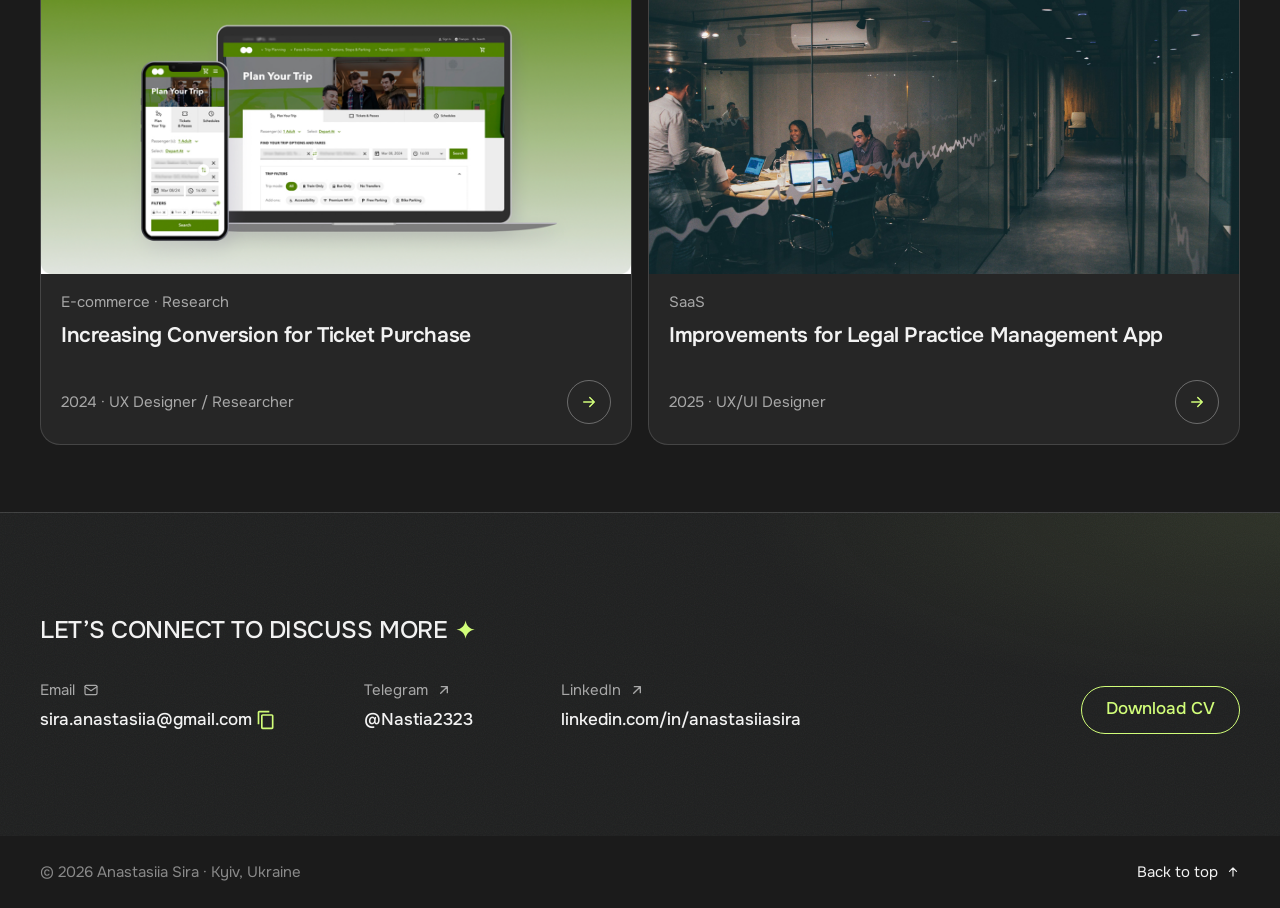
==== commit bdaae02b: "Rework GovTech case text and update the violet GovTech: Project goals becomes About the Project with" ====
--- a/case-govtech.html
+++ b/case-govtech.html
@@ -137,12 +137,13 @@
       <img src="assets/govtech-cover.jpeg" alt="" width="1920" height="1080" loading="lazy">
     </div>
 
-    <!-- ================= PROJECT GOALS ================= -->
-    <section class="section container split" aria-labelledby="goals-title">
-      <h2 class="section-title" id="goals-title">Project goals</h2>
-      <div class="prose prose--flush">
-          <p>The project goal was redesigning the public web platform (for the island in the image above) in line with brand guidelines within ServiceNow constraints. Another huge task was creating sign-up flows and the after-login experience from scratch.</p>
-          <p>The platform enables users to explore public services, read articles and news, and access their accounts to complete government-related actions.</p>
+    <!-- ================= ABOUT THE PROJECT ================= -->
+    <section class="section container split" aria-labelledby="about-project-title">
+      <h2 class="section-title" id="about-project-title">About the Project</h2>
+      <div class="prose prose--flush">
+          <p>The platform enables users to explore public services and access their accounts to complete government-related actions. The goal was to redesign the public web platform (for the island in the image above) in line with brand guidelines and within ServiceNow constraints, and to create sign-up flows and the after-login experience from scratch.</p>
+          <p>To speed up delivery, I built a library of reusable components designed to work within ServiceNow with minimal customization. This let the development team assemble new pages faster, kept the UI consistent, and made future platform updates and maintenance easier. I reviewed designs with developers before implementation, which reduced rework, and prepared everything as dev-ready, so the team could build without extra rounds of clarification.</p>
+          <p>Designing to WCAG 2.2 AA from the start helped the client meet accessibility requirements without costly fixes later.</p>
       </div>
     </section>
 
@@ -213,6 +214,14 @@
       </figure>
     </div>
 
+    <!-- ================= COLLABORATION WITH DEVELOPERS ================= -->
+    <section class="section container split" aria-labelledby="dev-title">
+      <h2 class="section-title" id="dev-title">Collaboration with Developers</h2>
+      <div class="prose prose--flush">
+        <p>I worked in constant collaboration with the development team throughout the project. Because the platform was built on ServiceNow, everything we designed had to be feasible within its capabilities and require as little customization as possible. During the design process, I regularly reviewed my designs with developers, and when something was too complex to build, we worked together to find a better solution that kept the user experience strong. I also attended grooming sessions, where I clarified design details and answered developers’ questions, so the team could move forward with confidence. After implementation, I conducted Visual QA to make sure the final product matched the design.</p>
+      </div>
+    </section>
+
     <!-- ================= DESIGN SYSTEM ================= -->
     <section class="section container split" aria-labelledby="ds-title">
       <h2 class="section-title" id="ds-title">Design system</h2>
@@ -233,15 +242,12 @@
       </div>
     </section>
 
-    <!-- ================= RESULT ================= -->
-    <section class="section container split" aria-labelledby="result-title">
-      <h2 class="section-title" id="result-title">Result</h2>
-      <ul class="star-list">
-        <li>Delivered a full redesign of the platform, improving usability, accessibility, and consistency across all user journeys</li>
-        <li>A Design System that improved development efficiency and ensured UI consistency</li>
-        <li>All design is compliant with WCAG 2.2 AA accessibility standards</li>
-        <li>Simplified complex government workflows, improving clarity and user guidance</li>
-      </ul>
+    <!-- ================= INSIGHTS ================= -->
+    <section class="section container split" aria-labelledby="insights-title">
+      <h2 class="section-title" id="insights-title">Insights</h2>
+      <div class="prose prose--flush">
+        <p>This project showed that strict platform constraints can lead to better design: instead of fighting ServiceNow’s limitations, we built a design system of reusable components around them, which made development faster and kept the UI consistent across all user journeys. Reviewing designs with developers early proved just as valuable, helping us find feasible solutions sooner and hand off dev-ready work without costly rework. Most importantly, treating accessibility and clarity as a foundation, not a final check, turned complex government workflows into simple, guided steps for every user.</p>
+      </div>
     </section>
 
     <!-- ================= MORE CASES =================
--- a/styles.css
+++ b/styles.css
@@ -18,7 +18,7 @@
   --color-text-muted: #a8a8a8;    /* labels, meta (7:1 on bg) */
   --color-text-subtle: #8a8a8a;   /* non-clickable footer text (5:1 on footer bg, passes AA) */
   --color-accent: #d1fd79;        /* lime, main brand colour (13.7:1 on bg) */
-  --color-accent-purple: #6242f5; /* violet, second accent. Only 2.7:1 on bg: below WCAG AA for text, kept on purpose (brand colour) */
+  --color-accent-purple: #6b52f3; /* violet, second accent. 3.25:1 on bg: below WCAG AA for normal text (4.5:1), kept on purpose (brand colour) */
   --color-on-accent: #1a1a1a;     /* text on yellow */
   --color-sticker: #ffea84;        /* sticky note: pale yellow (kept when the brand colour became lime) */
   --color-border: rgba(255, 255, 255, 0.14);
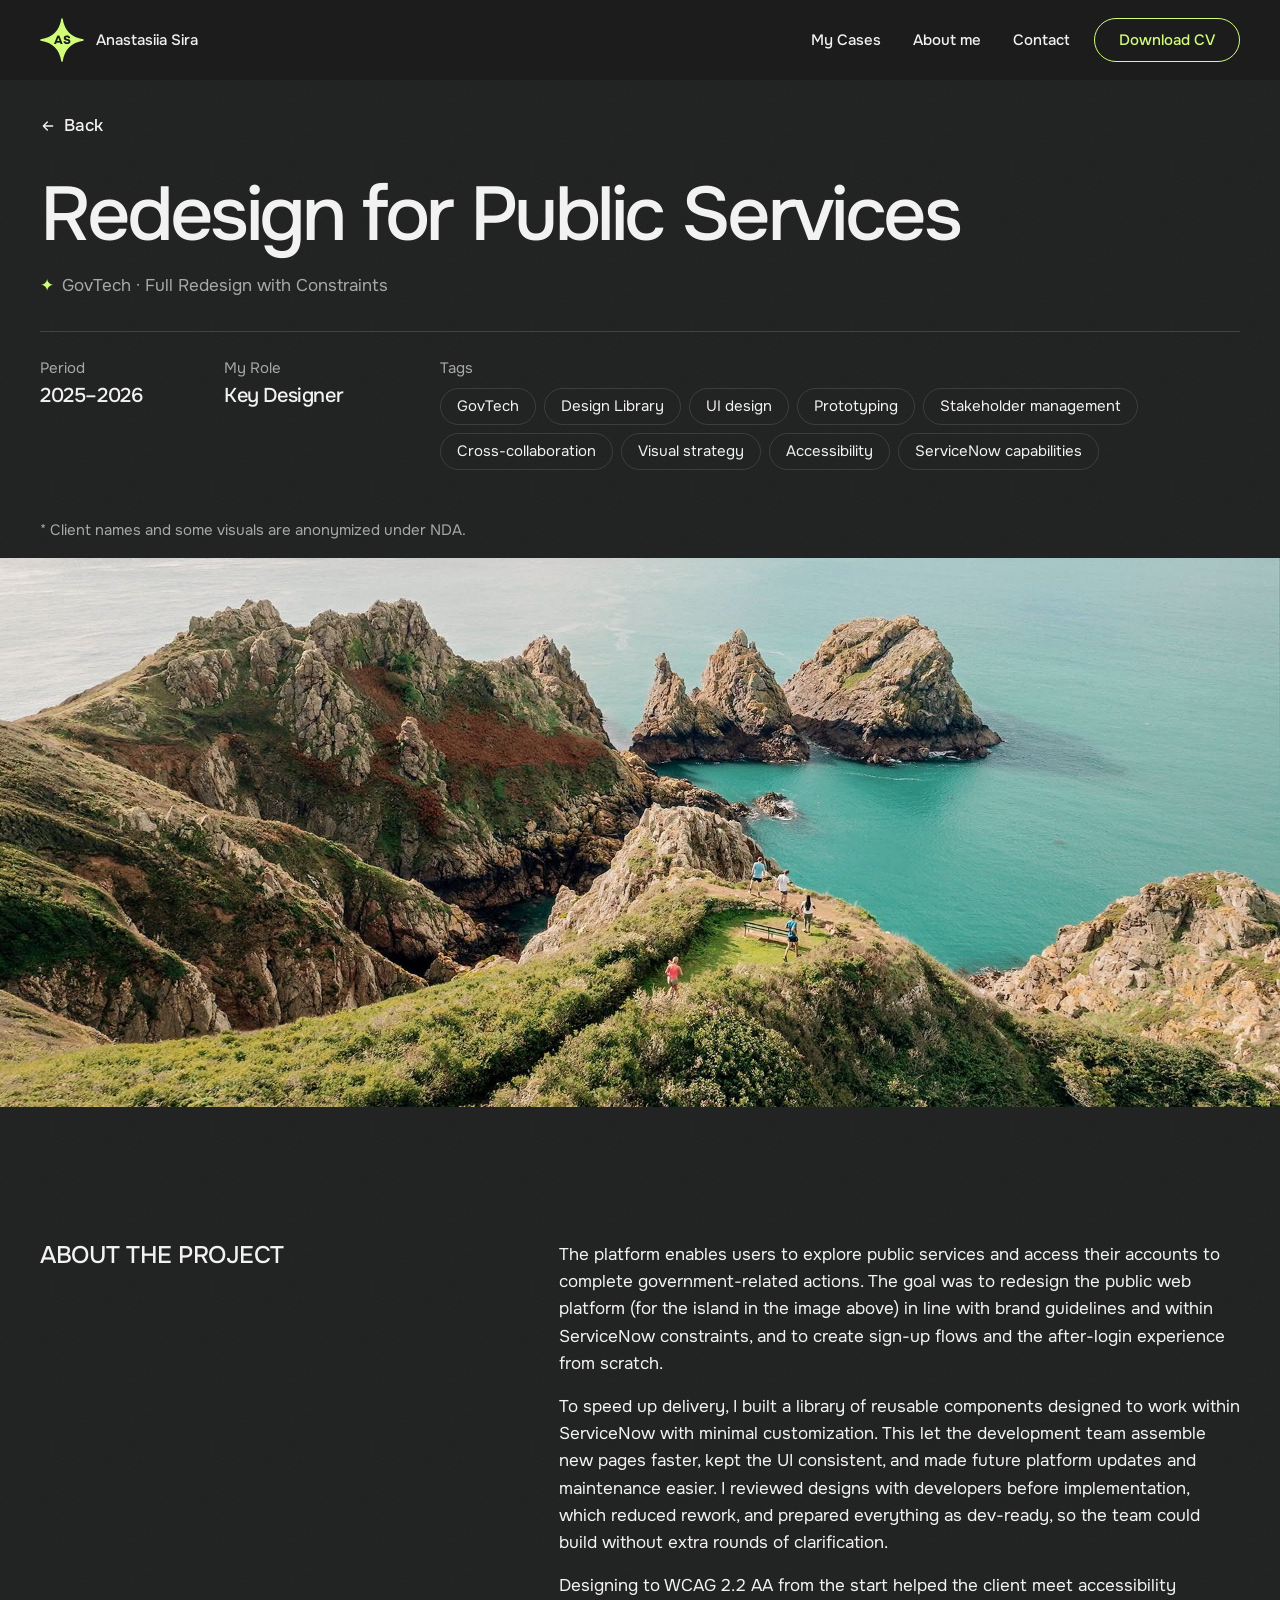
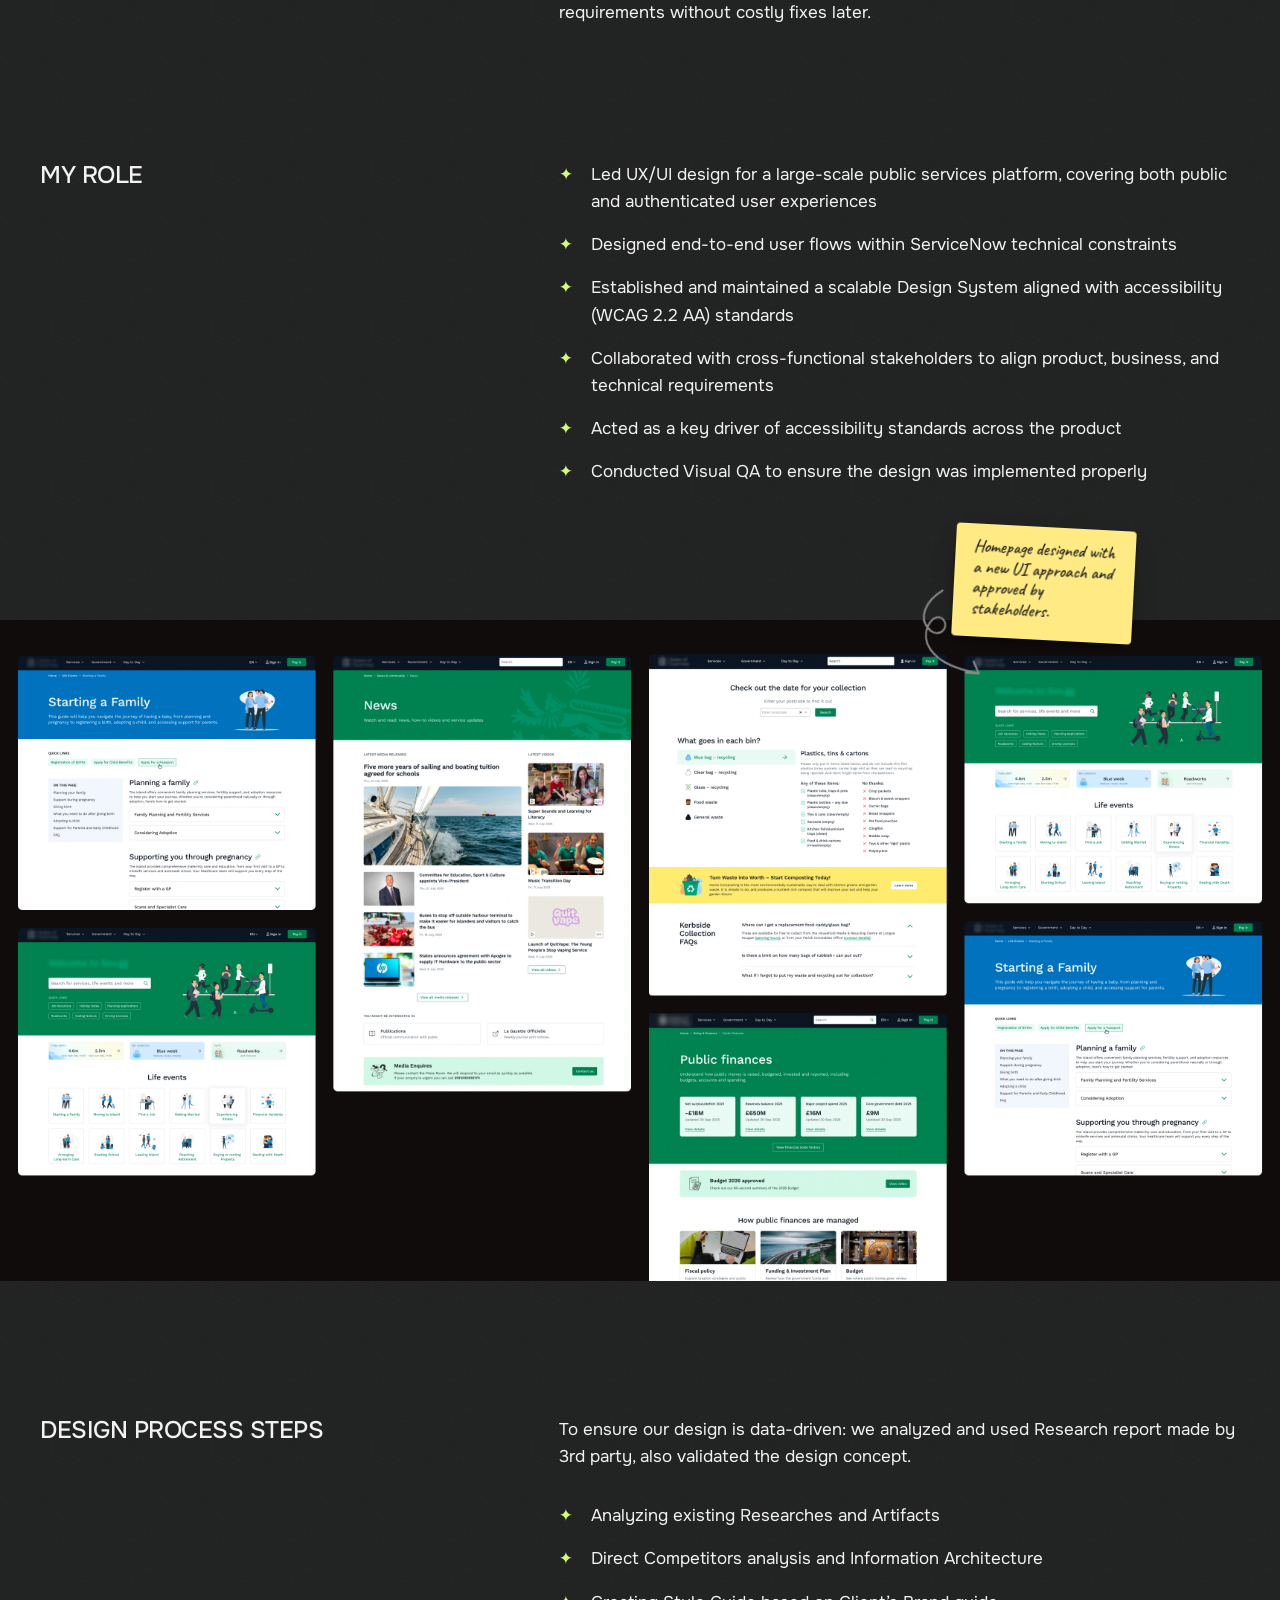
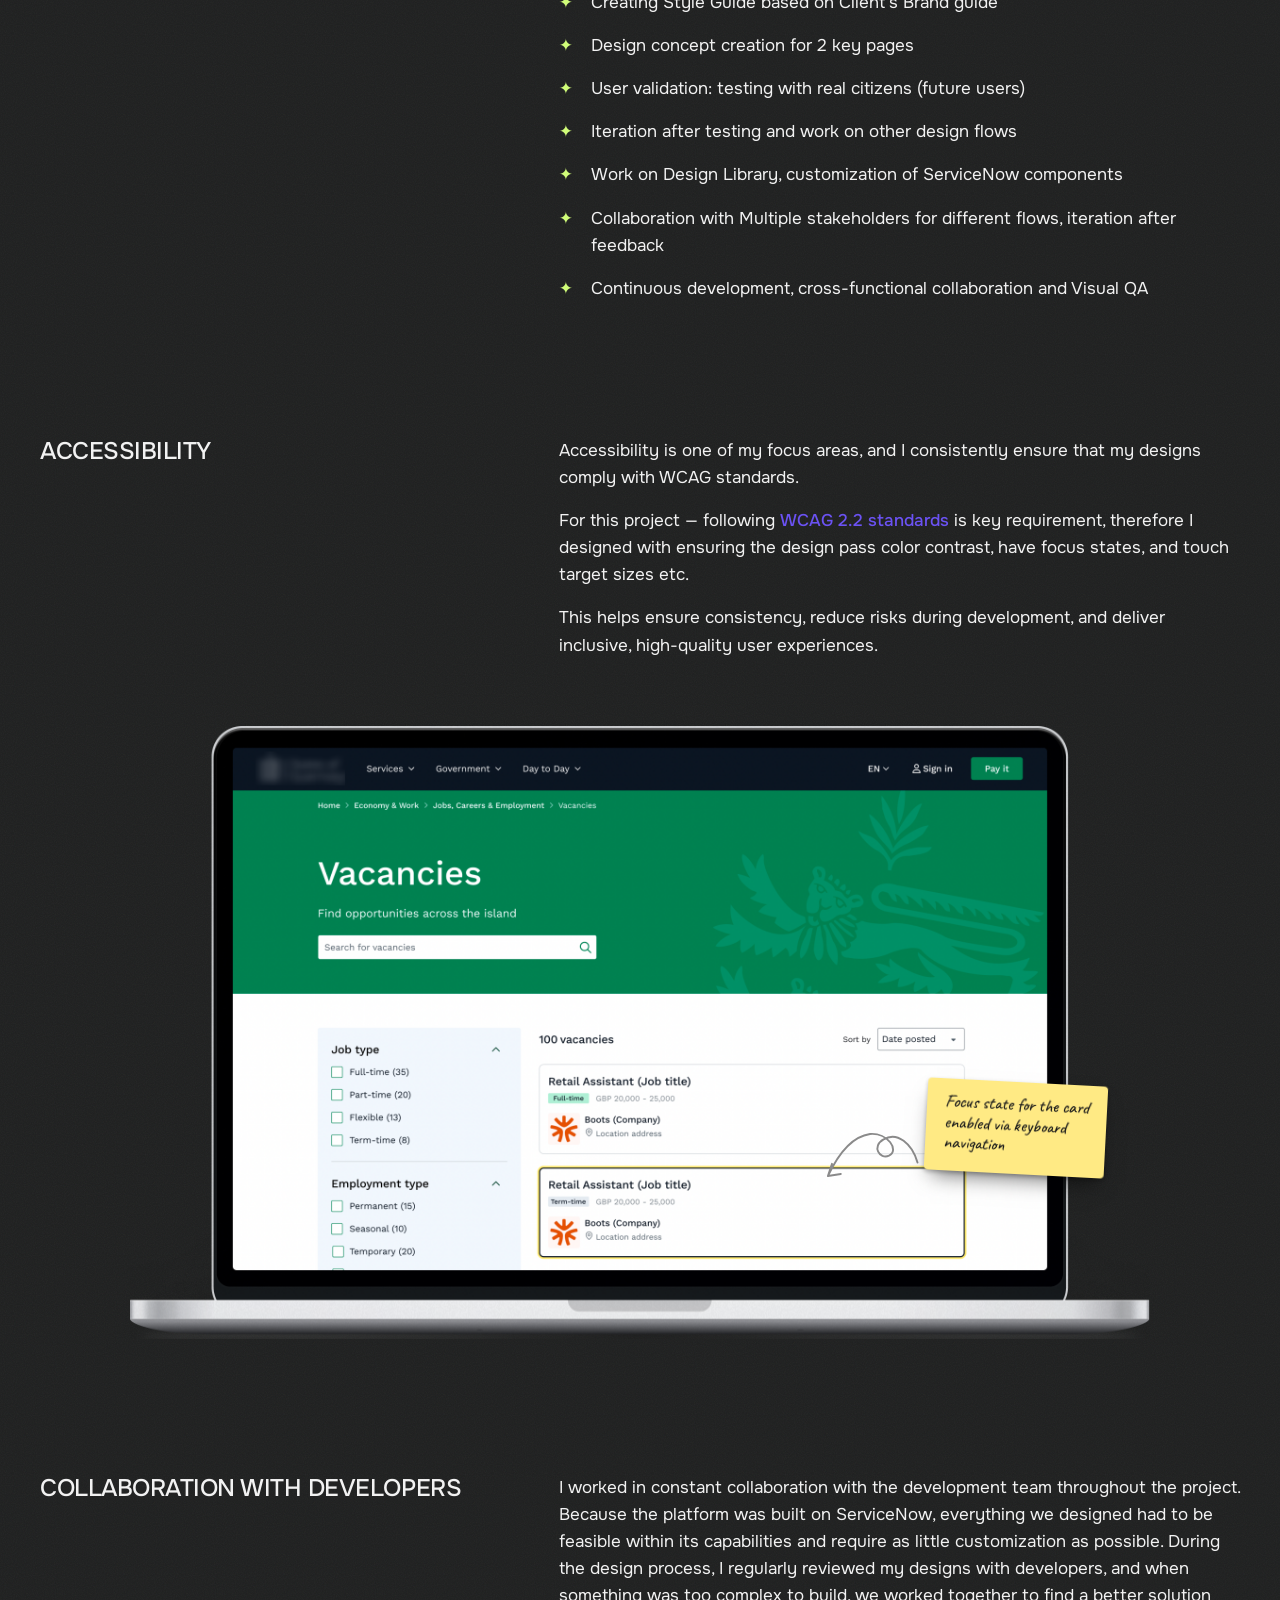
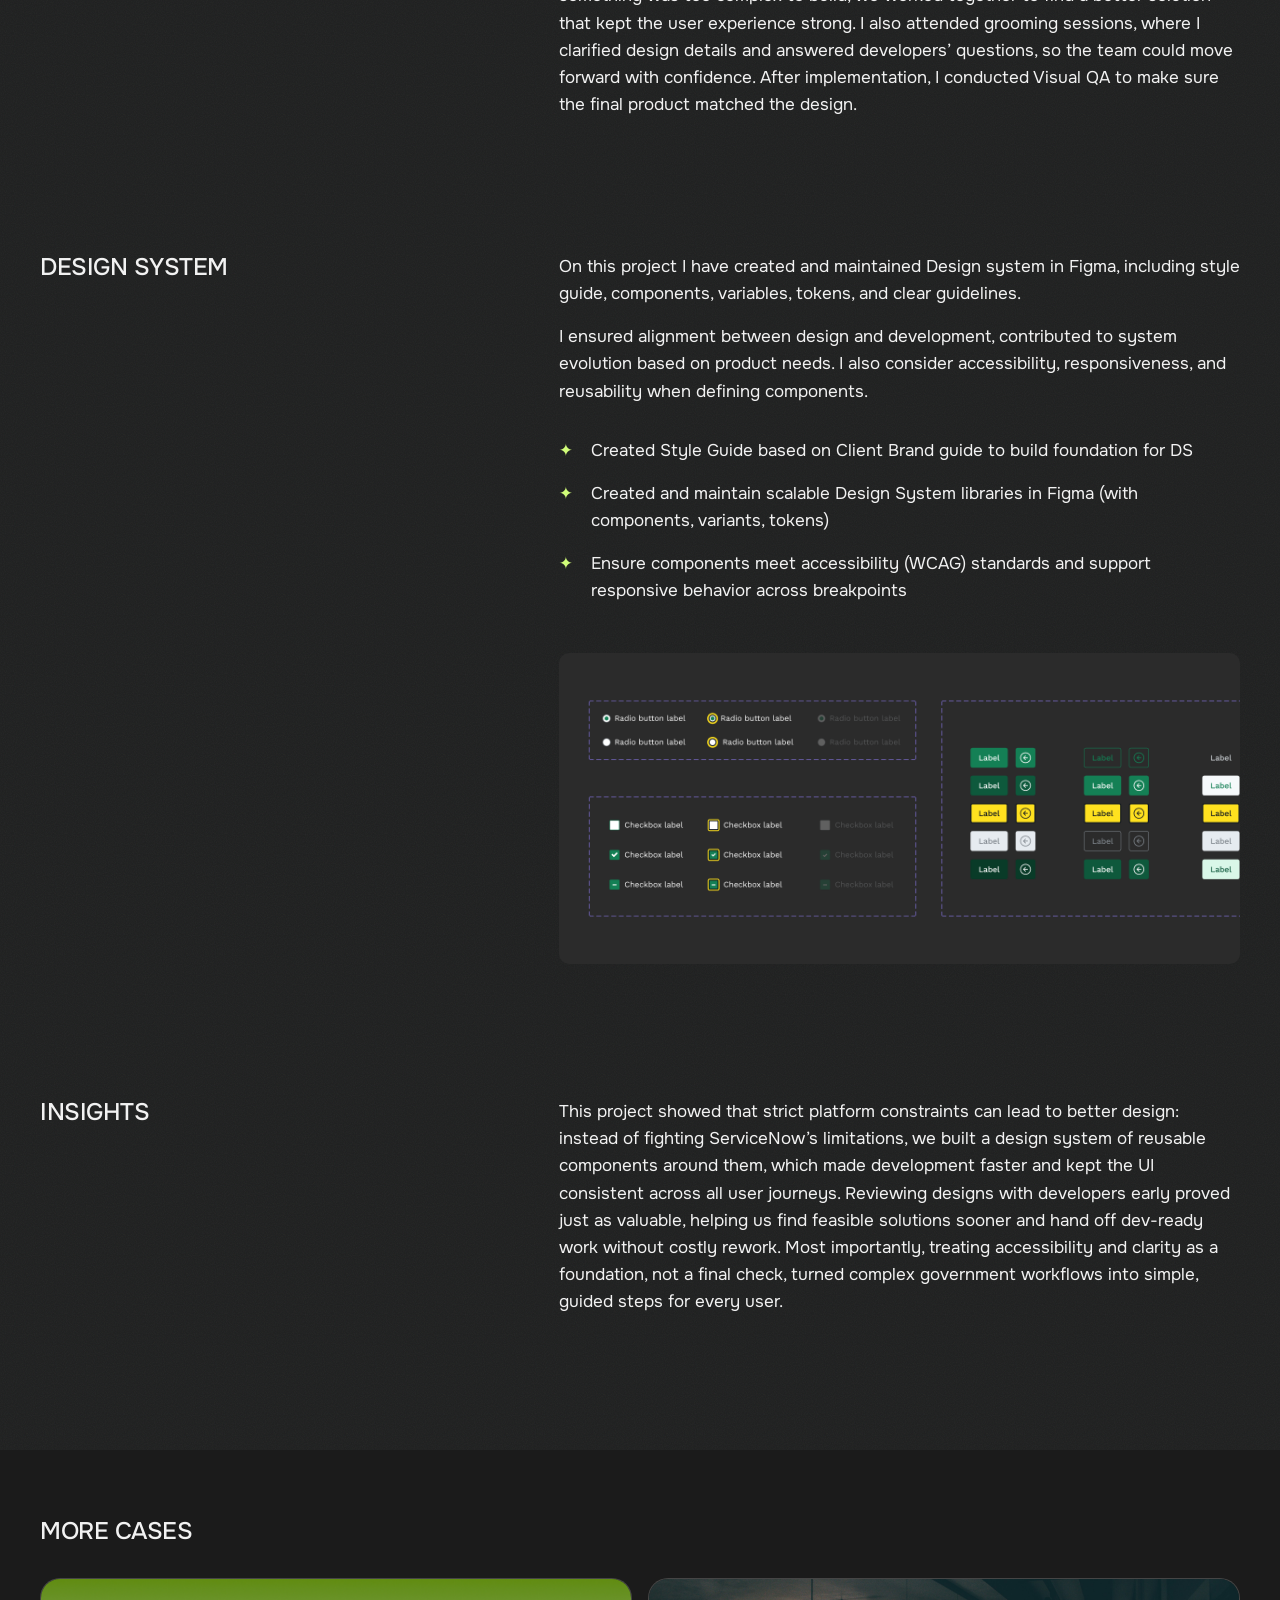
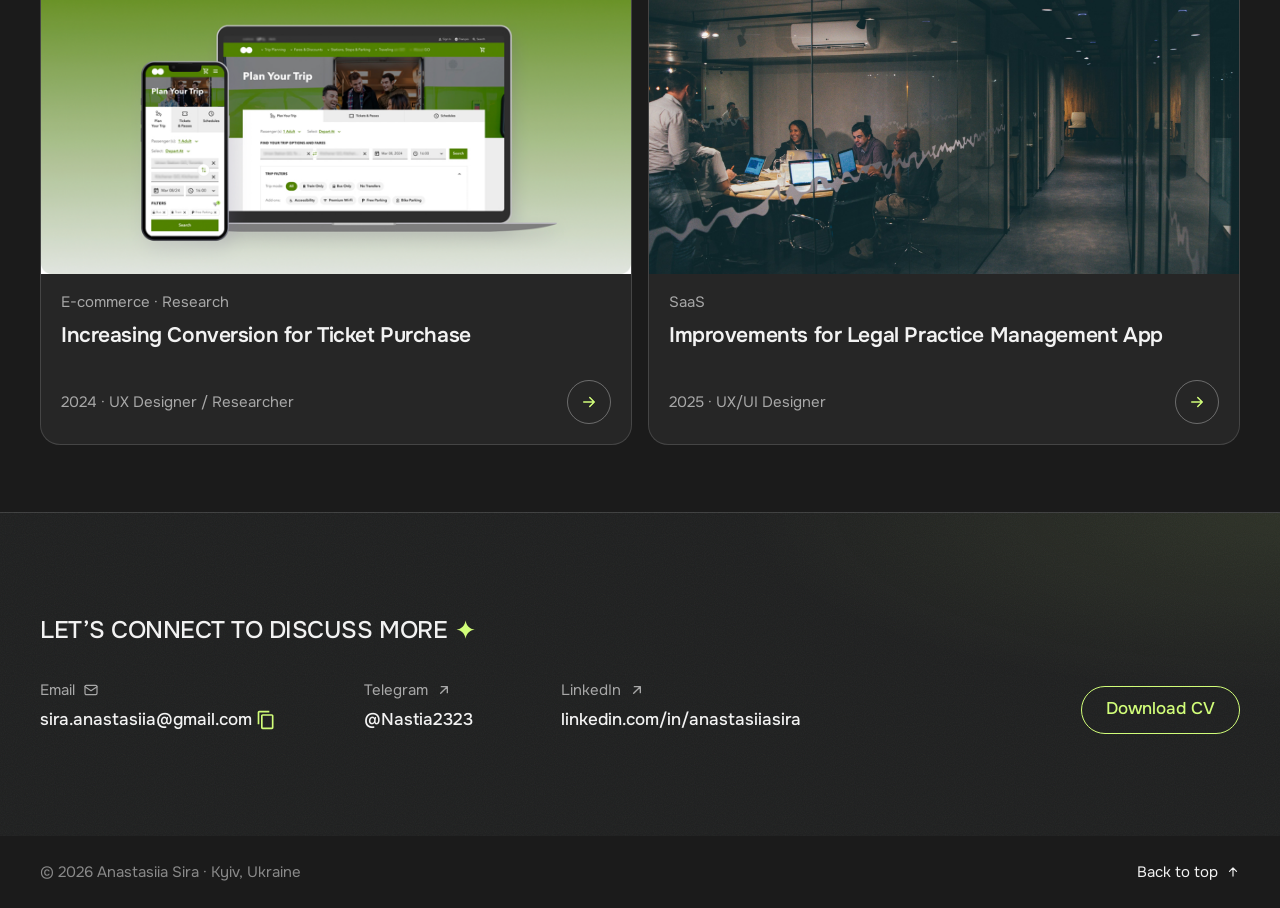
==== commit a6855d81: "Force browsers to load the new lime favicon The favicon files are already lime; a version tag on the" ====
--- a/case-govtech.html
+++ b/case-govtech.html
@@ -19,10 +19,10 @@
   <meta property="og:image:alt" content="Anastasiia Sira, Product Designer from Kyiv, Ukraine.">
   <meta name="twitter:card" content="summary_large_image">
   <!-- Favicon: yellow star from the logo, no letters (SVG for modern browsers, PNG fallbacks, iPhone home screen) -->
-  <link rel="icon" type="image/svg+xml" href="assets/favicon.svg">
-  <link rel="icon" type="image/png" sizes="32x32" href="assets/favicon-32.png">
-  <link rel="icon" type="image/png" sizes="192x192" href="assets/favicon-192.png">
-  <link rel="apple-touch-icon" href="assets/apple-touch-icon.png">
+  <link rel="icon" type="image/svg+xml" href="assets/favicon.svg?v=2">
+  <link rel="icon" type="image/png" sizes="32x32" href="assets/favicon-32.png?v=2">
+  <link rel="icon" type="image/png" sizes="192x192" href="assets/favicon-192.png?v=2">
+  <link rel="apple-touch-icon" href="assets/apple-touch-icon.png?v=2">
   <link rel="preconnect" href="https://fonts.googleapis.com">
   <link rel="preconnect" href="https://fonts.gstatic.com" crossorigin>
   <link href="https://fonts.googleapis.com/css2?family=Caveat:wght@500&family=Onest:wght@400;500;600;800&display=swap" rel="stylesheet">
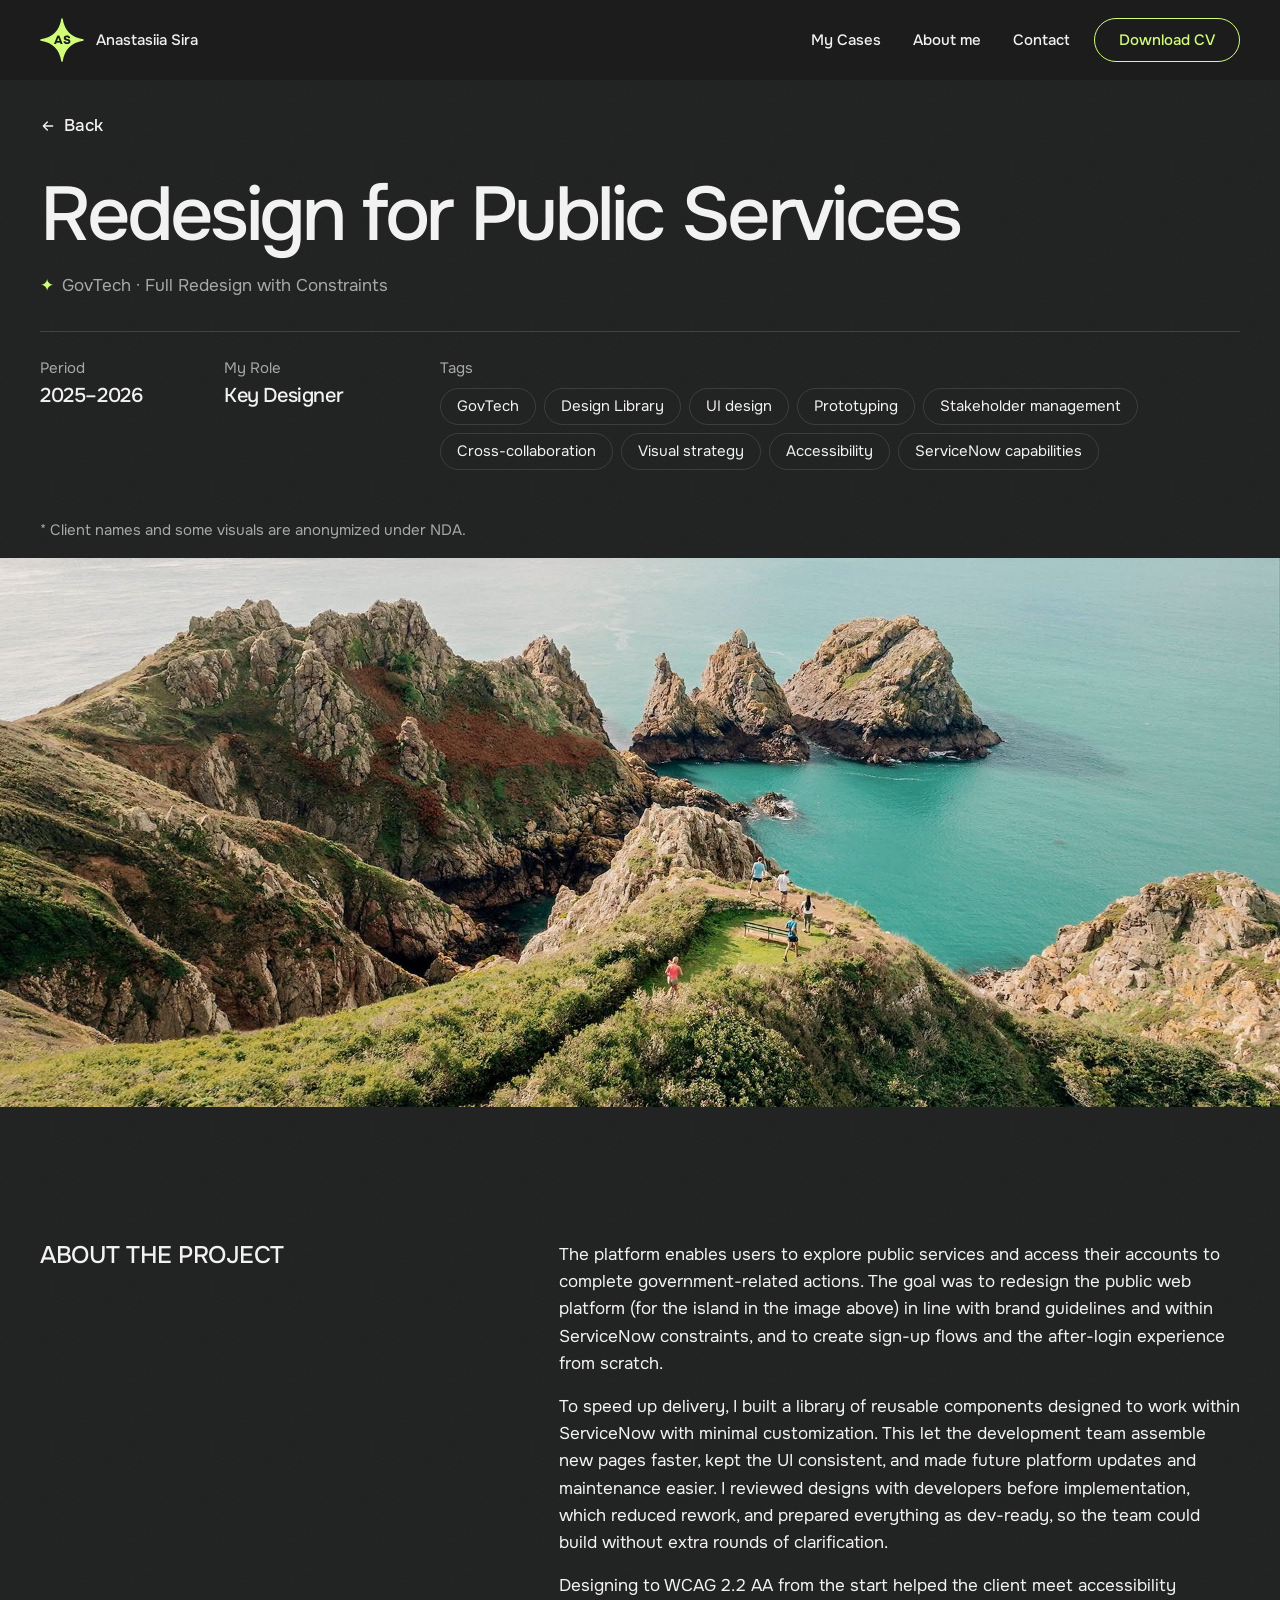
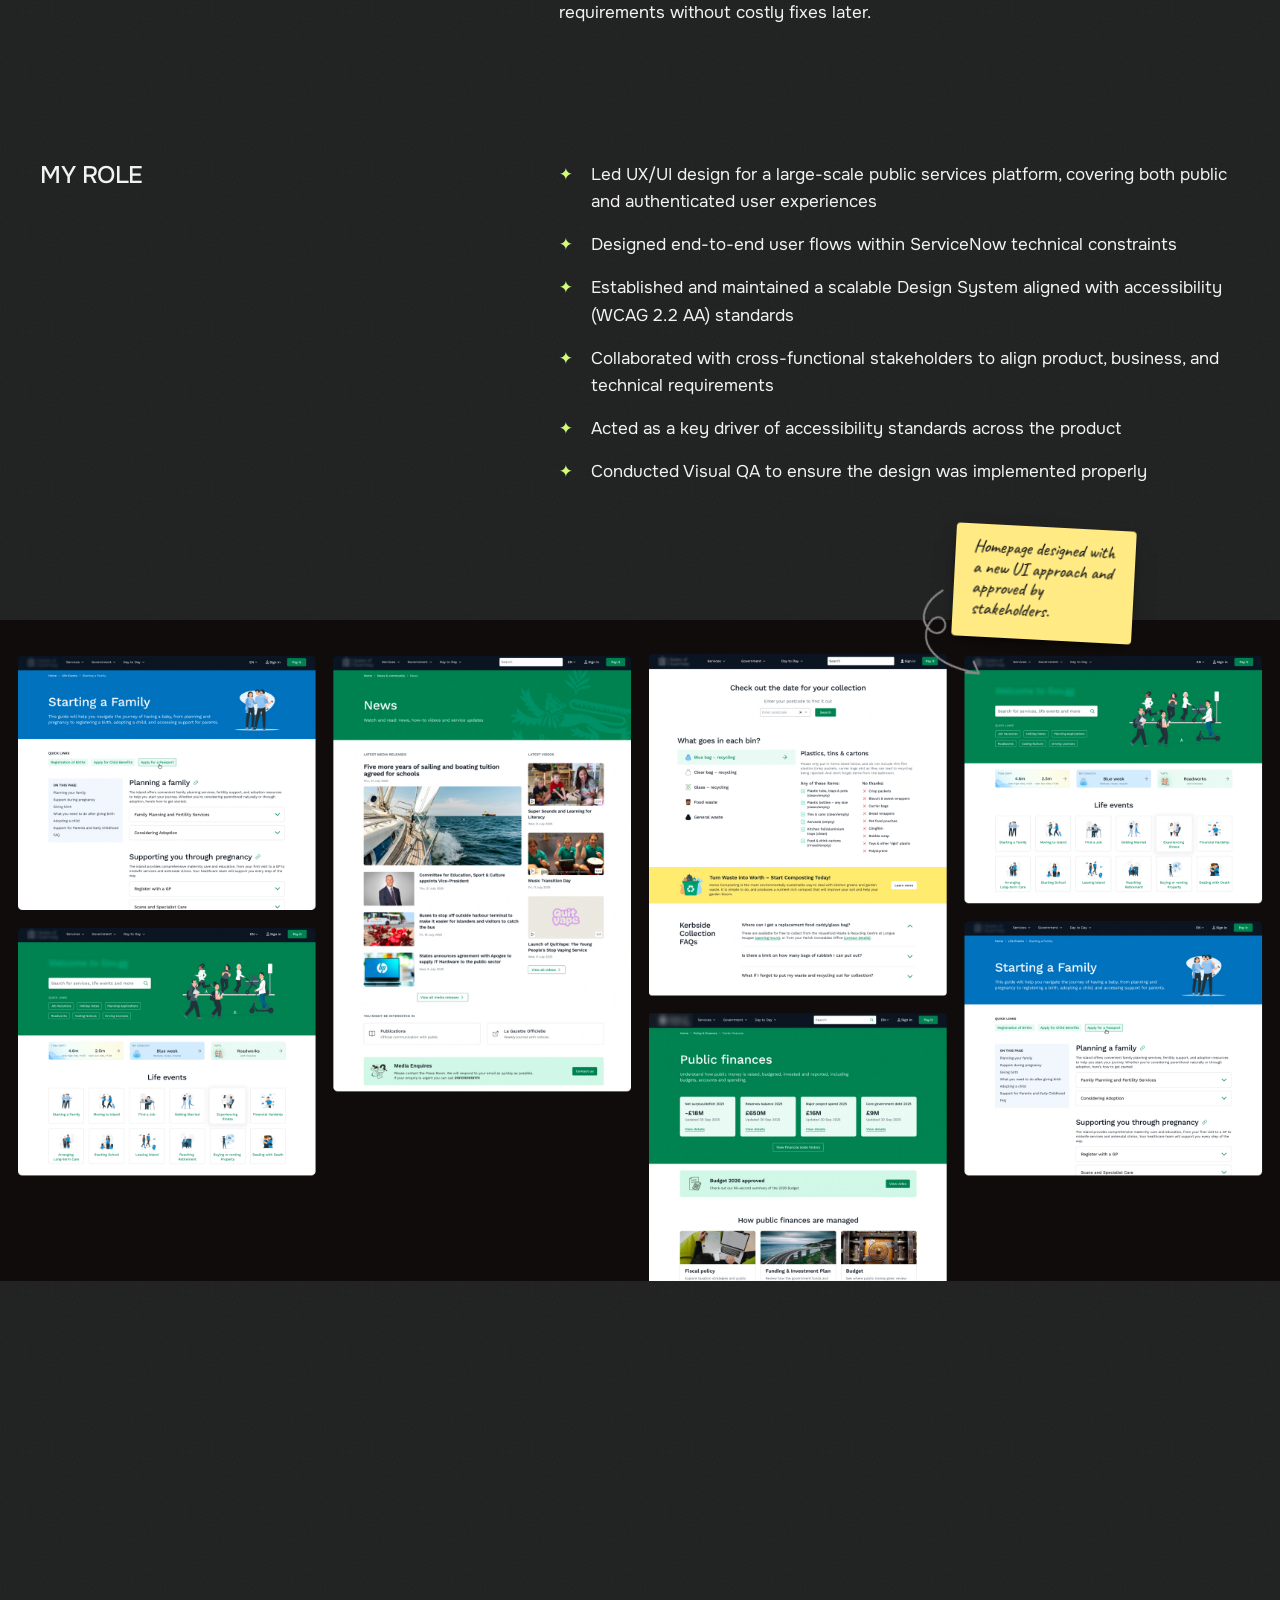
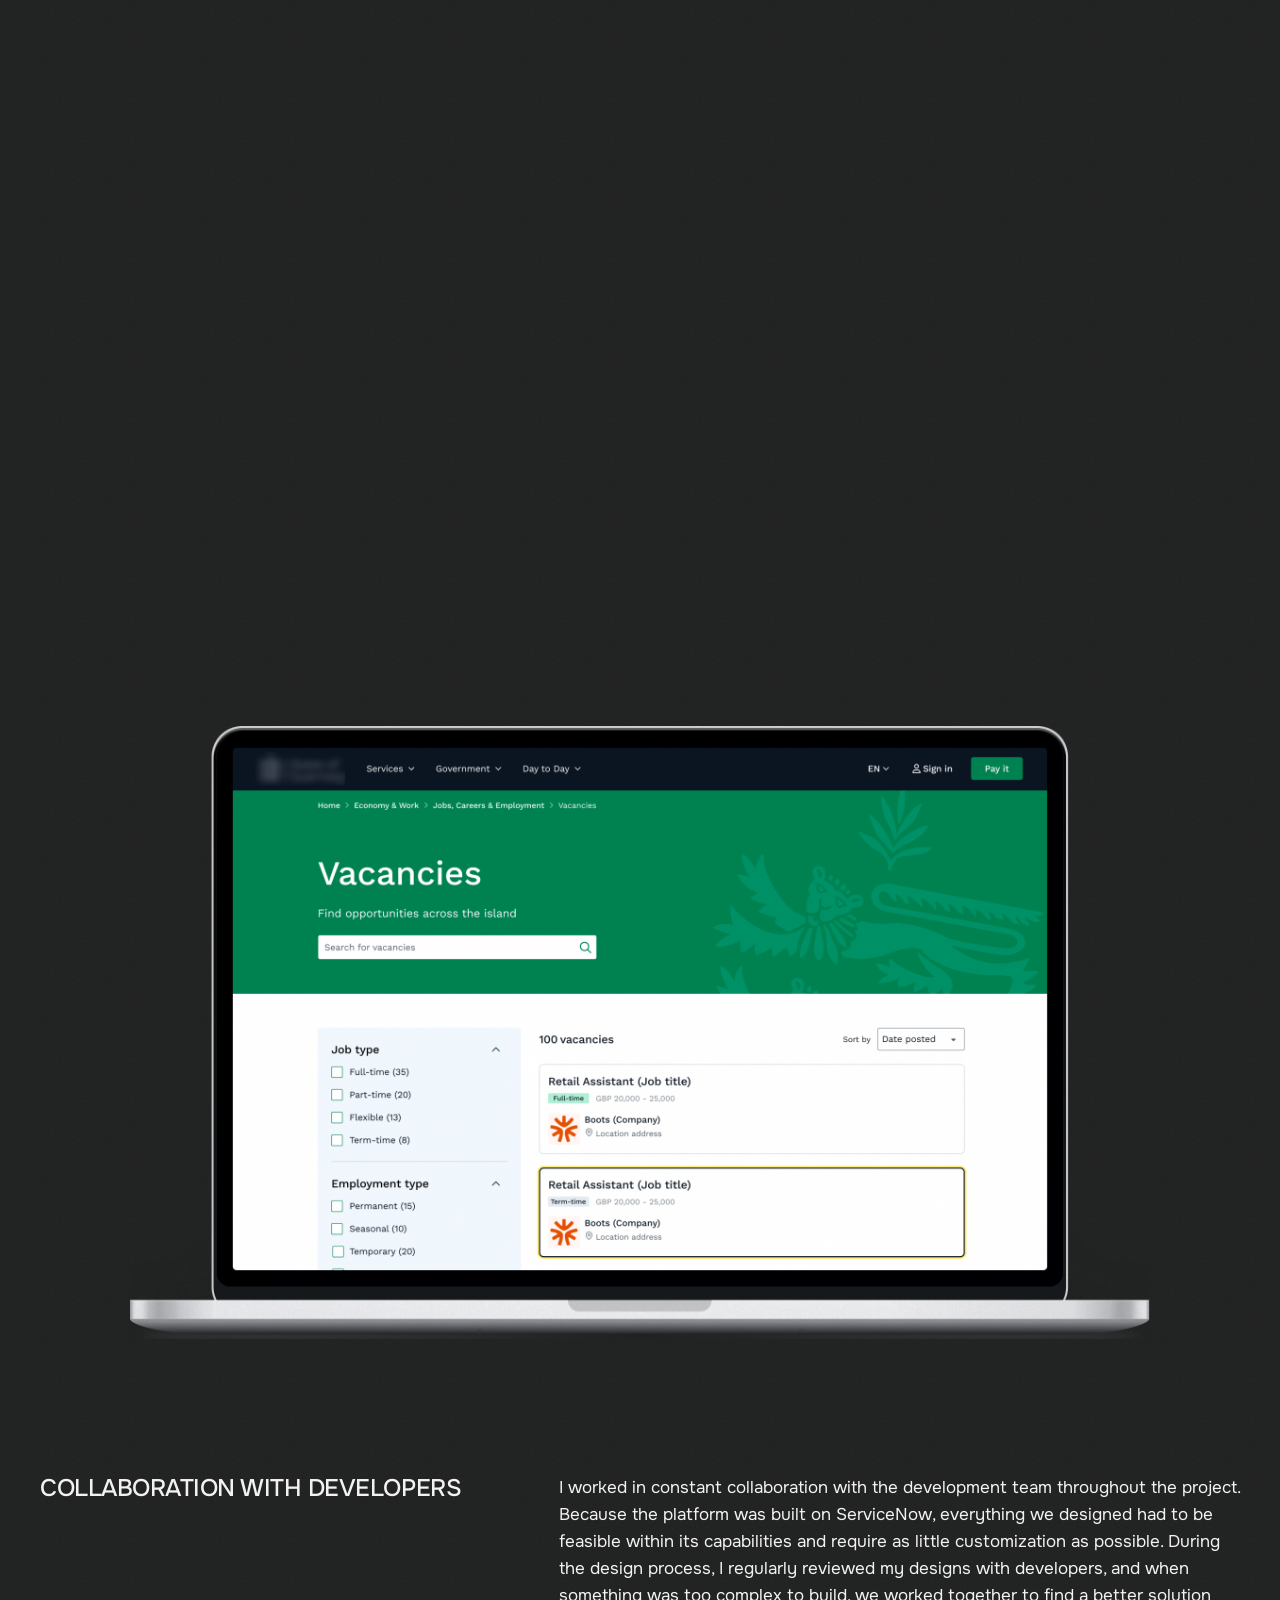
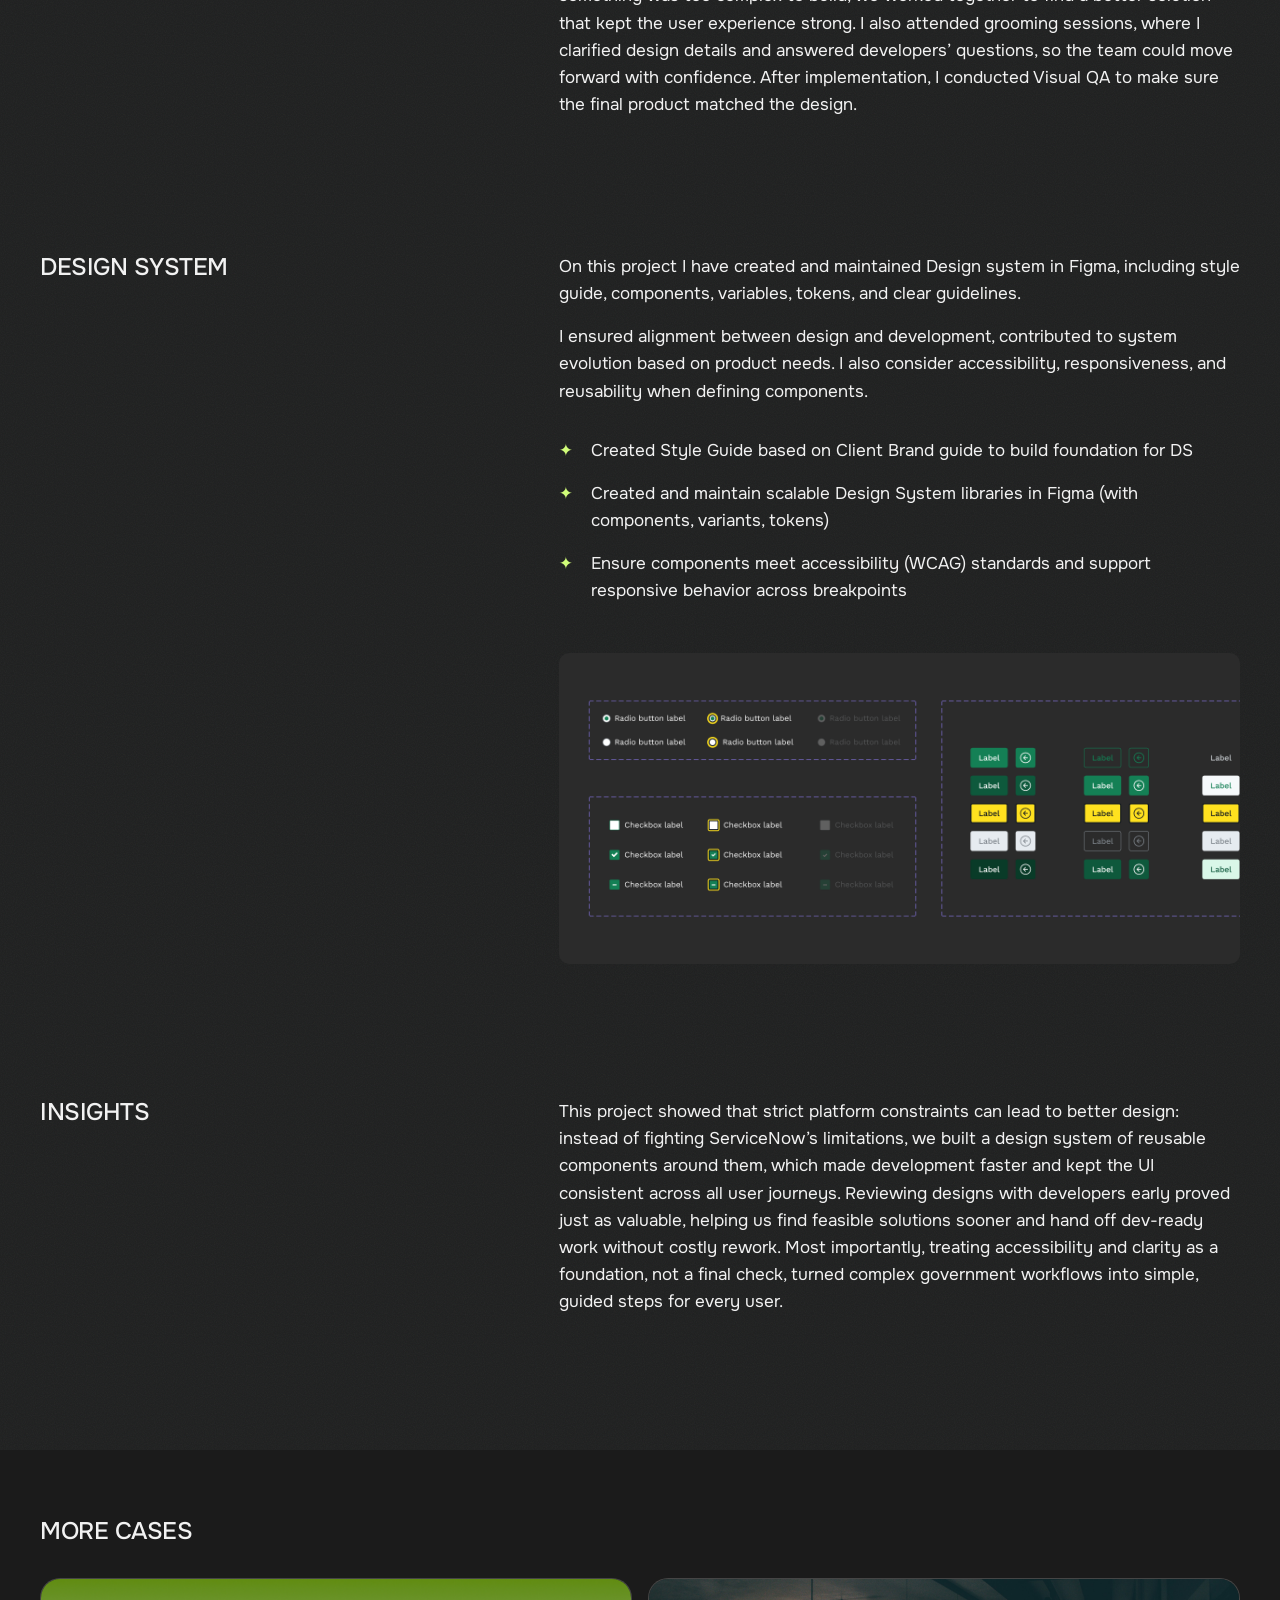
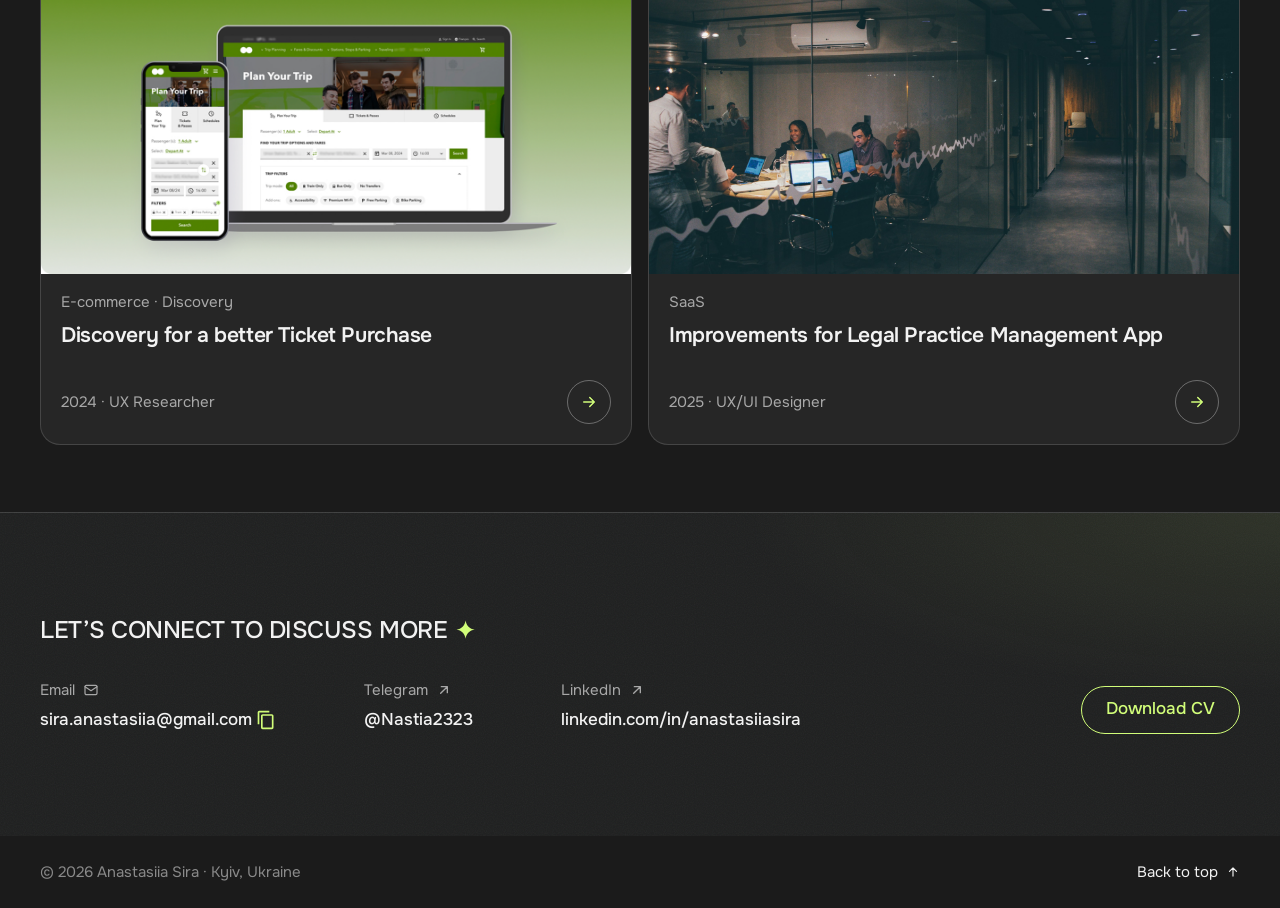
==== commit 0fdf8728: "Rewrite the ticket case as a discovery story, refine sticker arrows Case 02 becomes "Discovery for a" ====
--- a/case-govtech.html
+++ b/case-govtech.html
@@ -167,7 +167,7 @@
       <div class="media media--wide" style="--ratio: 3440 / 1778">
         <img src="assets/govtech-1.jpg" alt="Public services platform shown on a laptop, home page with a list of services." width="3440" height="1778" loading="lazy">
       </div>
-      <svg class="sticker-arrow" style="--arrow-top: calc(5.3% - 3.5rem); --arrow-left: calc(74.5% - 3.15rem); --arrow-turn: 30deg" viewBox="0 0 100 80" aria-hidden="true" focusable="false"><path d="M18 2C8 20 10 40 26 44C40 48 44 32 34 28C22 24 18 46 32 58C48 70 72 66 94 58M83 50L94 58L82 64"/></svg>
+      <svg class="sticker-arrow" style="--arrow-top: calc(5.3% - 3.5rem); --arrow-left: calc(74.5% - 3.15rem); --arrow-turn: 30deg" viewBox="0 0 100 80" aria-hidden="true" focusable="false"><path d="M18 2C8 20 10 40 26 44C40 48 44 32 34 28C22 24 18 46 32 58C48 70 72 66 94 58"/><path class="sticker-arrow__head" d="M83 50L94 58L82 64"/></svg>
       <figcaption class="sticker" style="--sticker-top: calc(5.3% - 8rem); --sticker-left: 74.5%; --sticker-margin: 0 var(--gutter) -0.5rem auto">Homepage designed with a new UI approach and approved by stakeholders.</figcaption>
     </figure>
 
@@ -209,7 +209,7 @@
         <div class="media media--shot media--clear" style="--ratio: 2162 / 1300">
           <img src="assets/govtech-a11y.png" alt="Vacancies page on a laptop: search, job type filters with checkboxes, and job cards; the focused card has a visible yellow focus outline." width="2162" height="1300" loading="lazy">
         </div>
-        <svg class="sticker-arrow" style="--arrow-top: 64.2%; --arrow-left: calc(65.9% + 20px); --arrow-turn: 135deg" viewBox="0 0 100 80" aria-hidden="true" focusable="false"><path d="M18 2C8 20 10 40 26 44C40 48 44 32 34 28C22 24 18 46 32 58C48 70 72 66 94 58M83 50L94 58L82 64"/></svg>
+        <svg class="sticker-arrow" style="--arrow-top: 64.2%; --arrow-left: calc(65.9% + 20px); --arrow-turn: 135deg" viewBox="0 0 100 80" aria-hidden="true" focusable="false"><path d="M18 2C8 20 10 40 26 44C40 48 44 32 34 28C22 24 18 46 32 58C48 70 72 66 94 58"/><path class="sticker-arrow__head" d="M83 50L94 58L82 64"/></svg>
         <figcaption class="sticker" style="--sticker-top: 58%; --sticker-left: 78%; --sticker-margin: 0 0 -0.75rem auto">Focus state for the card enabled via keyboard navigation</figcaption>
       </figure>
     </div>
@@ -260,13 +260,13 @@
           <li>
             <a class="case-card" href="case-tickets.html">
               <div class="case-card__media media media--card">
-                <img src="assets/tickets-cover.jpg" alt="" width="800" height="400" loading="lazy">
+                <img src="assets/tickets-cover.jpg" alt="" width="1320" height="660" loading="lazy">
               </div>
               <div class="case-card__body">
-                <p class="case-card__label">E-commerce · Research</p>
-                <h3 class="case-card__title">Increasing Conversion for Ticket Purchase</h3>
+                <p class="case-card__label">E-commerce · Discovery</p>
+                <h3 class="case-card__title">Discovery for a better Ticket Purchase</h3>
                 <div class="case-card__footer">
-                  <p class="case-card__meta">2024 · UX Designer / Researcher</p>
+                  <p class="case-card__meta">2024 · UX Researcher</p>
                   <span class="circle-arrow" aria-hidden="true"><svg viewBox="0 0 24 24" fill="none" stroke="currentColor" stroke-width="2" stroke-linecap="round" stroke-linejoin="round"><path d="M5 12h14M13 6l6 6-6 6"/></svg></span>
                 </div>
               </div>
--- a/styles.css
+++ b/styles.css
@@ -1241,6 +1241,56 @@
   top: 0;
   color: var(--color-accent);
 }
+/* First words of a finding, up to the colon: SemiBold, for scanning */
+.star-list__lead { font-weight: 600; }
+
+/* Numbered step cards (Tickets: Discovery Approach).
+   Phones: one column; tablet and up: 2 × 2 */
+.steps {
+  display: grid;
+  gap: var(--space-3);
+  margin: 0;
+  padding: 0;
+  list-style: none;
+}
+.step {
+  padding: var(--space-5);
+  border: 1px solid var(--color-border);
+  border-radius: var(--radius-md);   /* same as the case cards */
+  background: var(--color-surface);
+}
+/* Appear on scroll: the list itself stays put, its cards rise in
+   one after another (1, 2, 3, 4), same speed as the other blocks */
+.has-reveal .steps.reveal:not(.is-visible) { opacity: 1; translate: none; }
+.has-reveal .steps.reveal.is-visible { animation: none; }
+.has-reveal .steps.reveal:not(.is-visible) > .step { opacity: 0; translate: 0 var(--reveal-shift); }
+.has-reveal .steps.reveal.is-visible > .step {
+  animation: rise-in var(--dur-reveal) var(--ease-out) var(--reveal-delay, 0ms) both;
+}
+.has-reveal .steps.reveal.is-visible > .step:nth-child(2) { animation-delay: calc(var(--reveal-delay, 0ms) + 90ms); }
+.has-reveal .steps.reveal.is-visible > .step:nth-child(3) { animation-delay: calc(var(--reveal-delay, 0ms) + 180ms); }
+.has-reveal .steps.reveal.is-visible > .step:nth-child(4) { animation-delay: calc(var(--reveal-delay, 0ms) + 270ms); }
+.step__num {
+  display: block;
+  margin-bottom: var(--space-4);
+  font-size: var(--fs-sm);
+  font-weight: 600;
+  letter-spacing: 0.04em;
+  color: var(--color-accent);
+}
+.step__title {
+  font-size: var(--fs-md);
+  font-weight: 600;
+  letter-spacing: -0.01em;
+}
+.step__text {
+  margin-top: var(--space-2);
+  font-size: var(--fs-sm);
+  color: var(--color-text-muted);   /* 6.5:1 on the card */
+}
+@media (min-width: 48em) {
+  .steps { grid-template-columns: repeat(2, 1fr); }
+}
 
 /* Pair of case screenshots */
 .shots {
@@ -1323,12 +1373,15 @@
   transform: rotate(var(--arrow-turn, 0deg)) scaleY(var(--arrow-flip, 1));   /* --arrow-flip: -1 mirrors the loop */
 }
 /* Sticker comes in when its image is on screen (script.js adds .is-stuck):
-   it drops onto the image like a note being stuck on, then the arrow draws itself */
+   it drops onto the image like a note being stuck on. Once it has landed,
+   the arrow is drawn like with a pencil: the line from the sticker towards
+   what it points at, then the arrowhead at the end. */
 .has-reveal .has-sticker:not(.is-stuck) .sticker { opacity: 0; }
 .has-reveal .sticker-arrow path { stroke-dasharray: 1; }   /* script.js sets the path length to 1 */
 .has-reveal .has-sticker:not(.is-stuck) .sticker-arrow path { stroke-dashoffset: 1; }
 .has-sticker.is-stuck .sticker { animation: sticker-land 600ms var(--ease-out) 150ms both; }
-.has-sticker.is-stuck .sticker-arrow path { animation: arrow-draw 700ms var(--ease) 650ms both; }
+.has-sticker.is-stuck .sticker-arrow path { animation: arrow-draw 700ms var(--ease) 750ms both; }
+.has-sticker.is-stuck .sticker-arrow .sticker-arrow__head { animation: arrow-draw 250ms var(--ease) 1450ms both; }
 @keyframes sticker-land {
   from { opacity: 0; scale: 1.25; rotate: -6deg; }
   60%  { opacity: 1; }
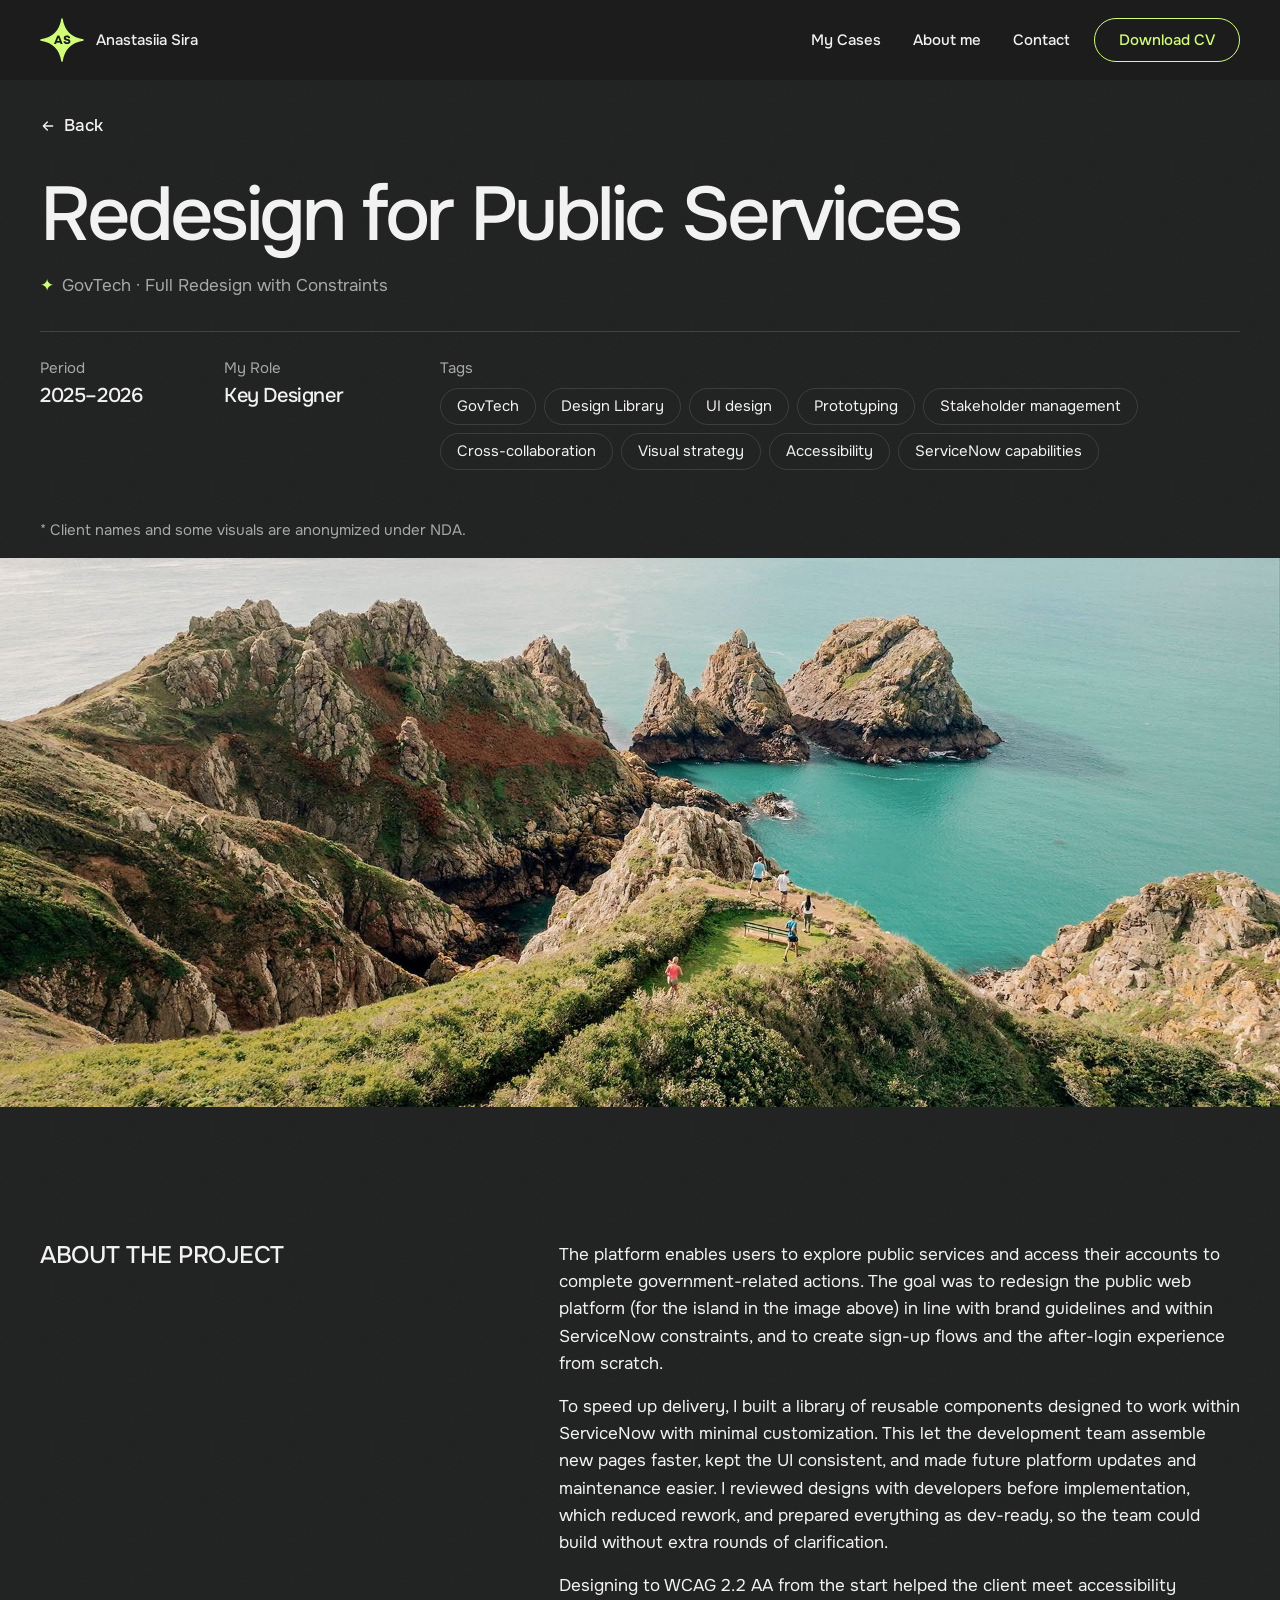
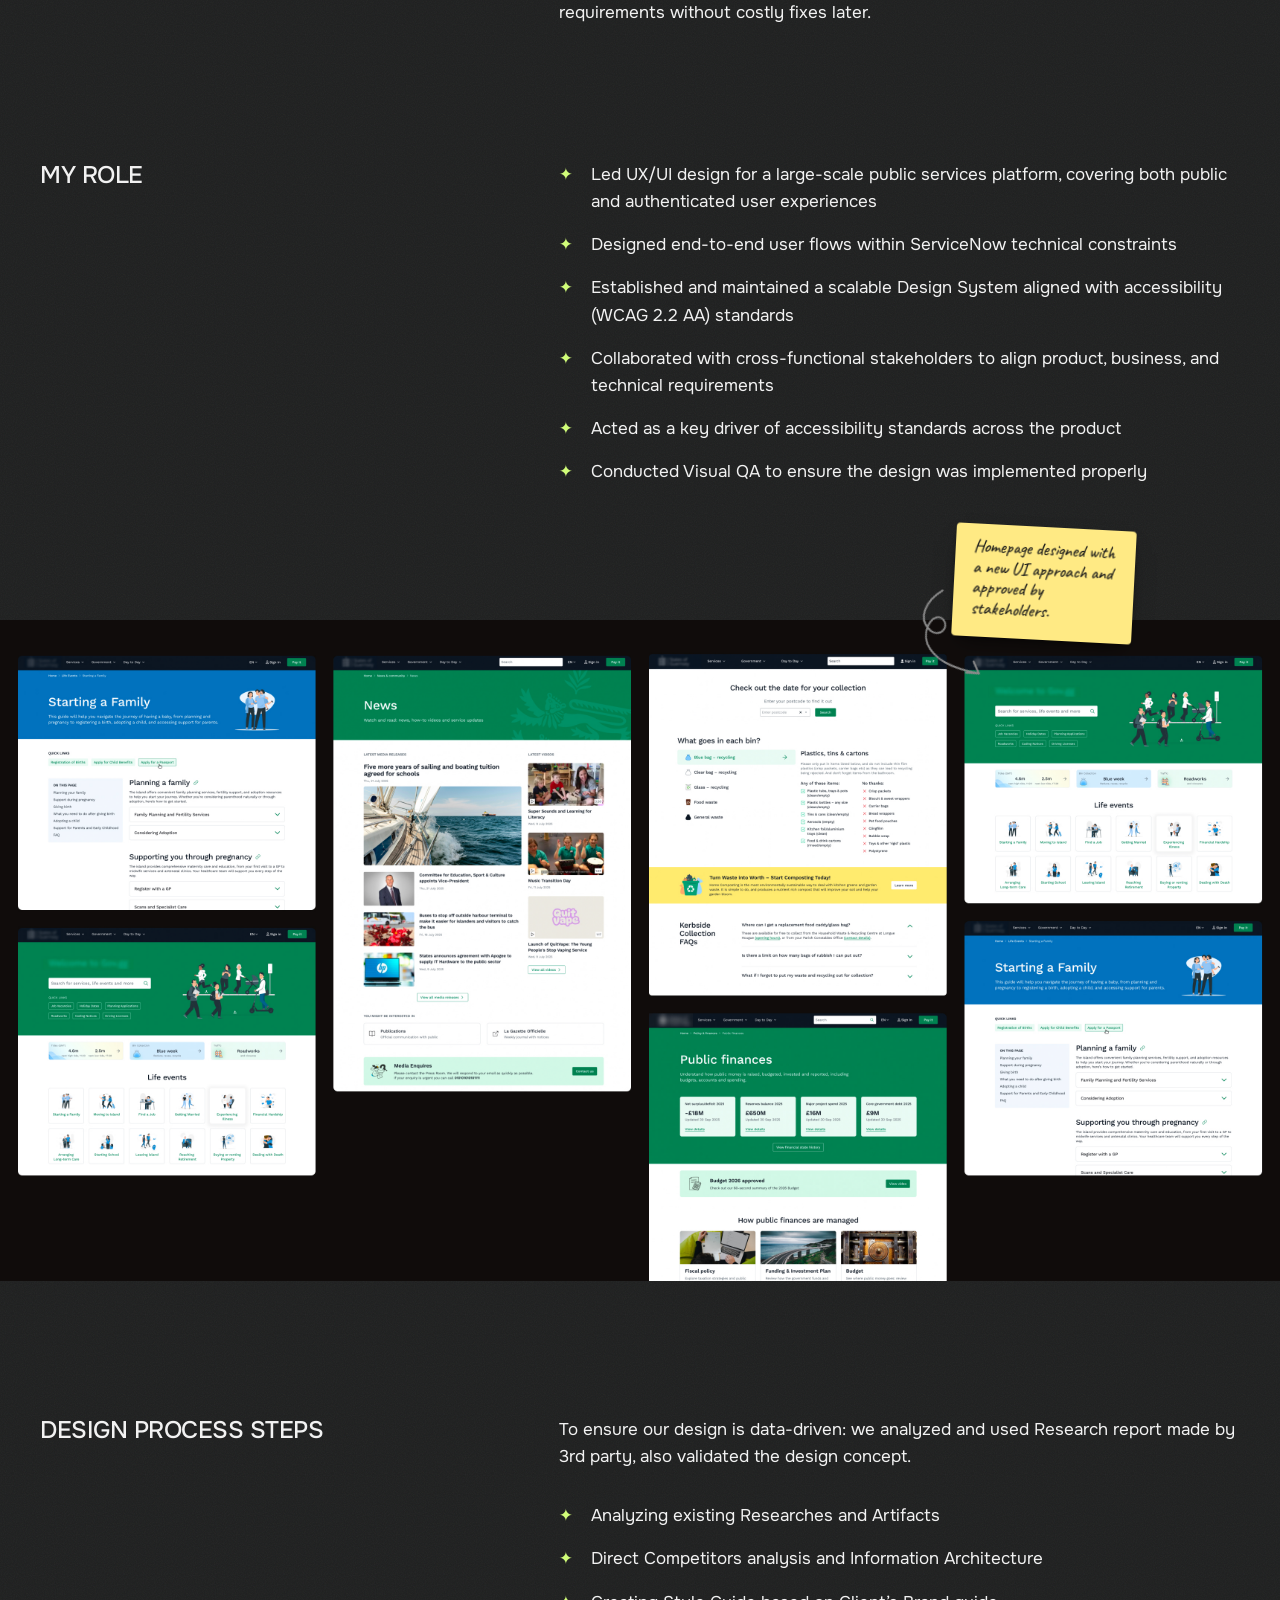
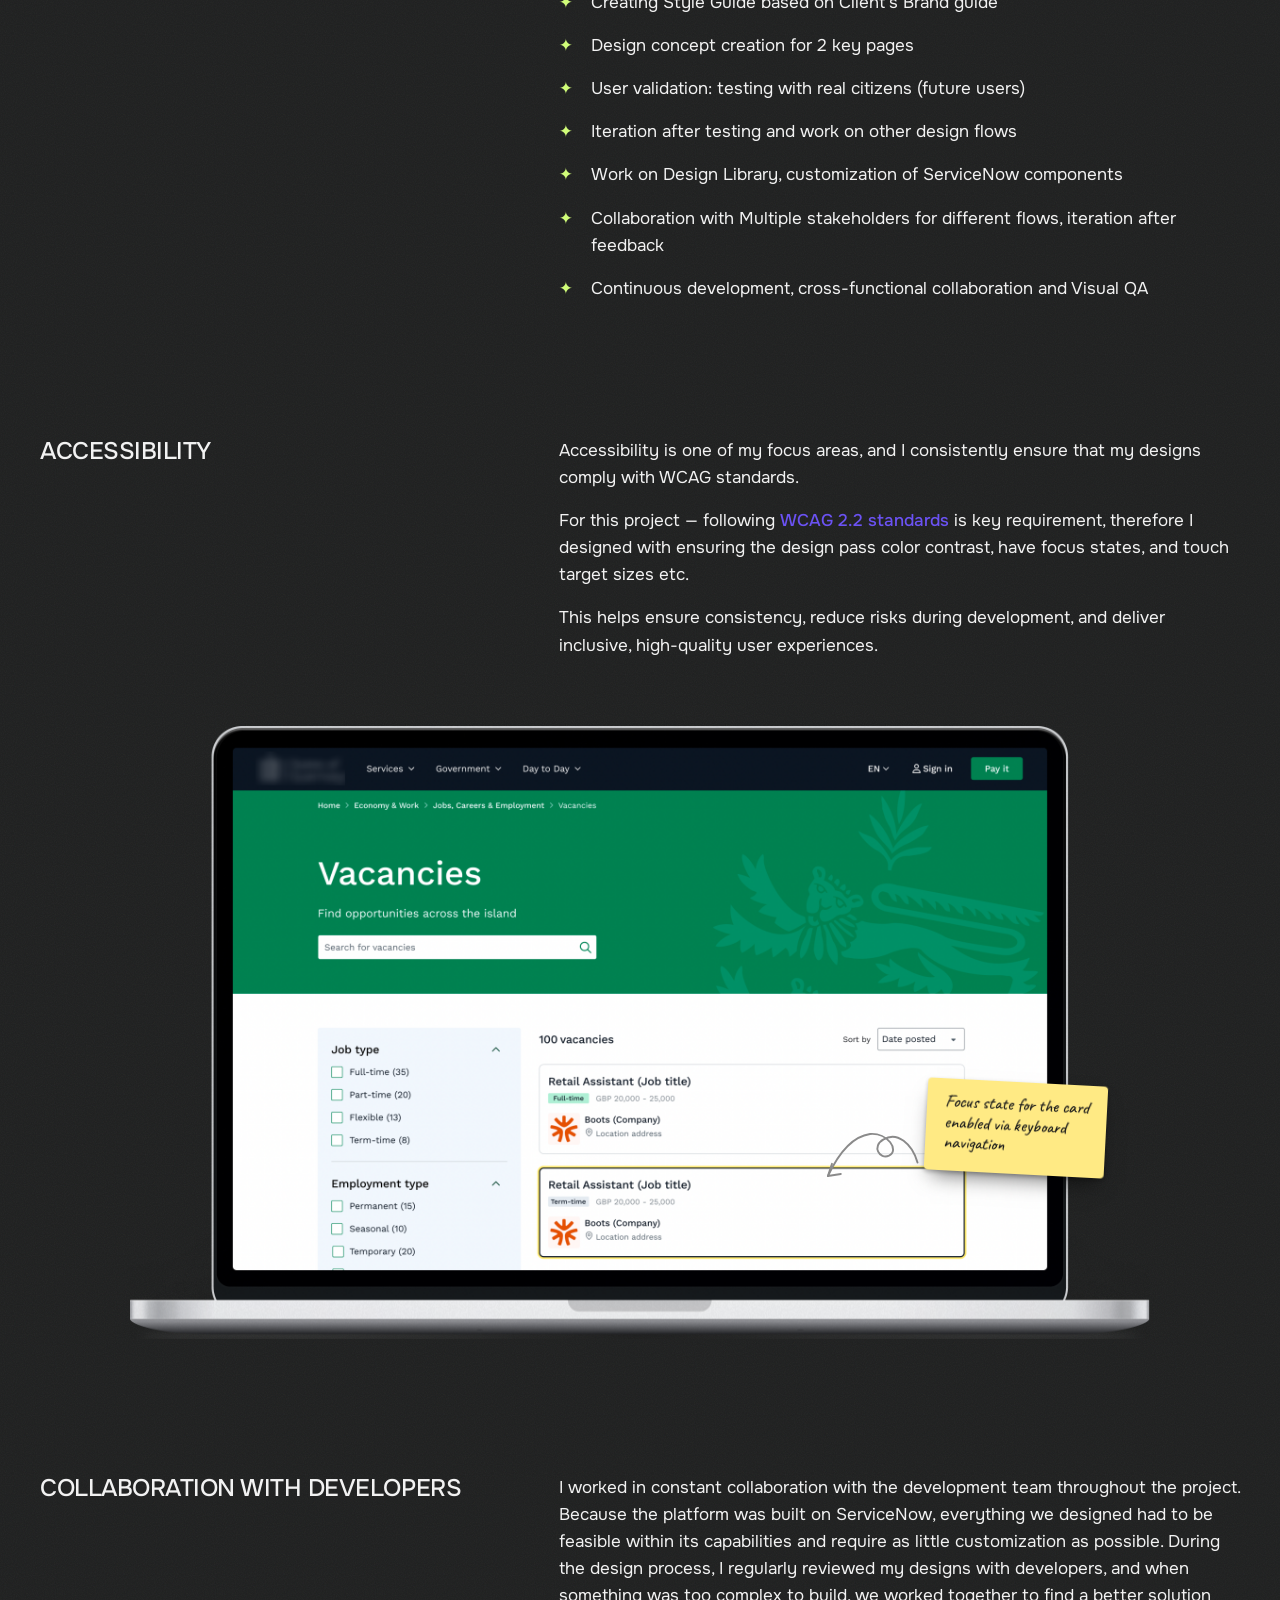
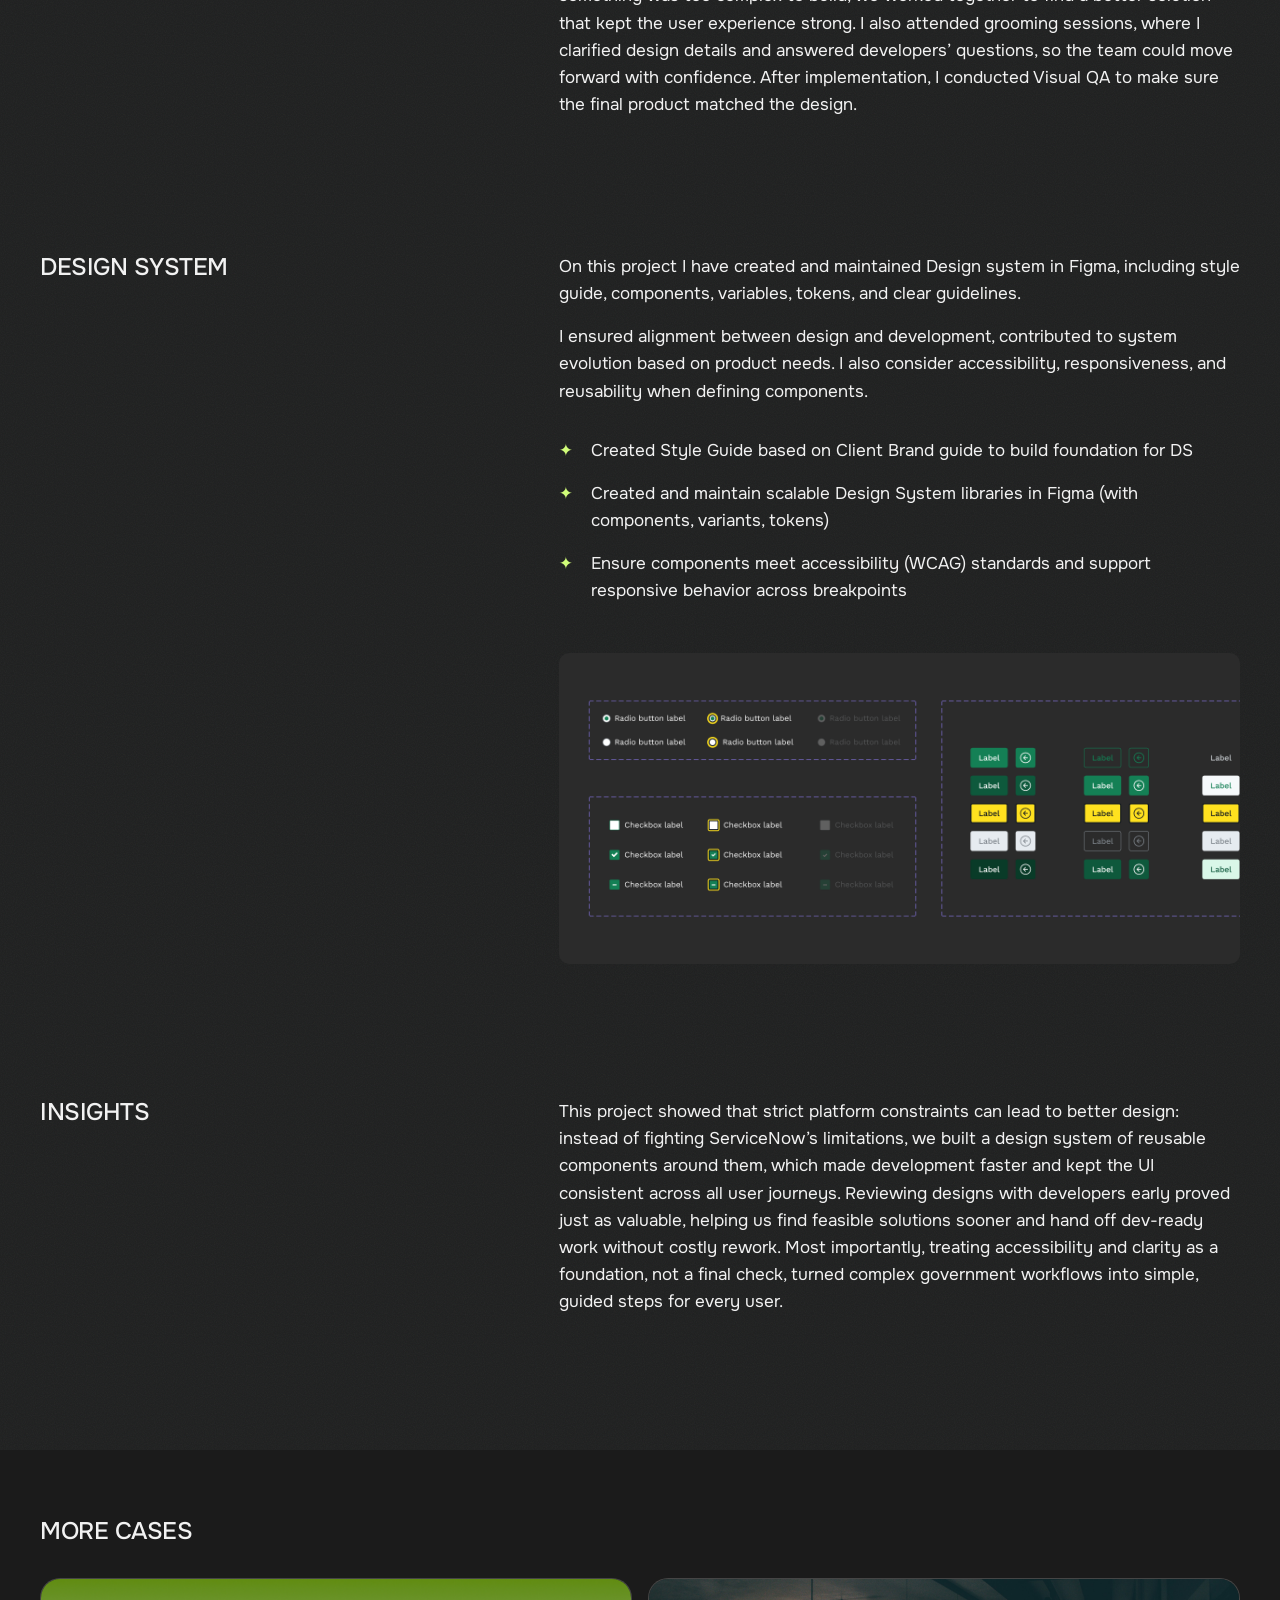
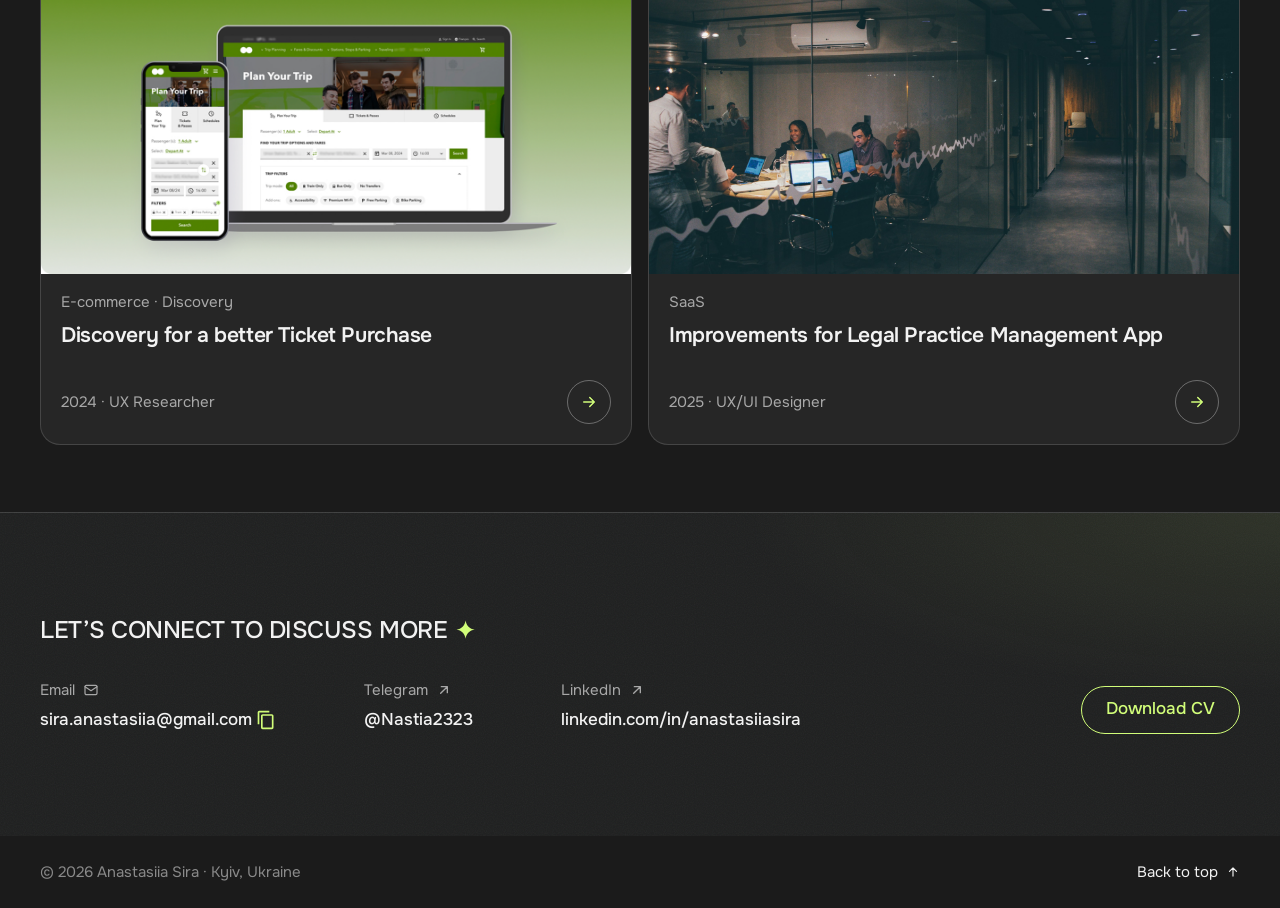
==== commit 0c9b9d84: "Bento About section, colour-cycling hero star, new share image About me is rebuilt as a bento board " ====
--- a/case-govtech.html
+++ b/case-govtech.html
@@ -16,7 +16,7 @@
   <meta property="og:image" content="https://siraanastasiiaportfolio.vercel.app/assets/og-image.jpg">
   <meta property="og:image:width" content="1200">
   <meta property="og:image:height" content="630">
-  <meta property="og:image:alt" content="Anastasiia Sira, Product Designer from Kyiv, Ukraine.">
+  <meta property="og:image:alt" content="Anastasiia Sira’s name in wavy white letters with lime, red and blue colour fringes on a dark background.">
   <meta name="twitter:card" content="summary_large_image">
   <!-- Favicon: yellow star from the logo, no letters (SVG for modern browsers, PNG fallbacks, iPhone home screen) -->
   <link rel="icon" type="image/svg+xml" href="assets/favicon.svg?v=2">
--- a/styles.css
+++ b/styles.css
@@ -67,9 +67,8 @@
   --dur-slow: 500ms;    /* header while scrolling */
   --dur-reveal: 700ms;  /* blocks fading in as you scroll */
   --reveal-shift: 1.5rem; /* how far a block rises while it fades in */
-  --star-spin-duration: 2.4s; /* hero star: how long one turn takes */
-  --star-rest-angle: 30deg;    /* hero star: tilt when it is not spinning */
-  --sparkle-rest-angle: 45deg; /* hero small star: moved this far clockwise along its circle */
+  /* Film grain for cards (full strength; each card sets how much shows) */
+  --noise: url("data:image/svg+xml,%3Csvg xmlns='http://www.w3.org/2000/svg' width='160' height='160'%3E%3Cfilter id='n'%3E%3CfeTurbulence type='fractalNoise' baseFrequency='0.85' numOctaves='3' stitchTiles='stitch'/%3E%3CfeColorMatrix type='saturate' values='0'/%3E%3C/filter%3E%3Crect width='100%25' height='100%25' filter='url(%23n)'/%3E%3C/svg%3E");
   /* Logo star shape, used as a bullet in lists */
   --star-shape: url("data:image/svg+xml,%3Csvg xmlns='http://www.w3.org/2000/svg' viewBox='0 0 48 48'%3E%3Cpath d='M24 1C26 14 34 22 47 24C34 26 26 34 24 47C22 34 14 26 1 24C14 22 22 14 24 1Z'/%3E%3C/svg%3E");
 }
@@ -197,6 +196,42 @@
   vertical-align: -0.05em;
   fill: var(--color-accent);
 }
+
+/* SQUISH CURSOR: a lime dot that follows the mouse and stretches as it moves
+   (script.js, section 10). Only with a mouse and without "Reduce motion";
+   otherwise the normal cursor stays. */
+.squish-cursor {
+  position: fixed;
+  top: 0;
+  left: 0;
+  z-index: 9999;
+  width: 28px;
+  height: 28px;
+  margin: -14px 0 0 -14px;
+  border-radius: 50%;
+  pointer-events: none;         /* never blocks a click */
+  will-change: transform;
+  opacity: 0;                   /* shown after the first mouse move */
+  transition: opacity var(--dur) var(--ease);
+}
+.squish-cursor.is-visible { opacity: 1; }
+/* Colour: 3 dots on top of each other, each blending with what is under it.
+   Together they turn the page background (#1e1f1f) into exactly the brand
+   lime (#d1fd79, as in the logo), while white text under the dot shows
+   through in dark grey, so it can still be read. Change these 3 colours
+   only together (they are calculated). */
+.squish-cursor--flip { background: rgb(255 255 255); mix-blend-mode: difference; }   /* 1. dark ↔ light */
+.squish-cursor--tint { background: rgb(198 252 92);  mix-blend-mode: multiply; }     /* 2. tint to lime */
+.squish-cursor--lift { background: rgb(35 32 40);    mix-blend-mode: plus-lighter; } /* 3. lift to the exact shade */
+/* Older browsers without "plus-lighter": one simple lime dot instead */
+@supports not (mix-blend-mode: plus-lighter) {
+  .squish-cursor--flip,
+  .squish-cursor--tint { display: none; }
+  .squish-cursor--lift { background: var(--color-accent); mix-blend-mode: normal; }
+}
+/* Hide the normal arrow / hand everywhere while the dot is on */
+.has-squish-cursor,
+.has-squish-cursor * { cursor: none; }
 
 /* REVEAL ON SCROLL: script.js adds .has-reveal to the page and .reveal to
    blocks below the first screen. Each block fades in and rises a little when
@@ -576,73 +611,29 @@
 
 .hero__cta { width: 100%; }
 
-/* Decorative yellow star with rings (desktop only) */
+/* Decorative star (desktop only, see the ≥ 1024px block), from the Figma/canvas
+   design ("Color" animation): the logo star turns slowly all the time
+   (one turn in 24 s) and its colour cycles lime → yellow → violet every 4 s,
+   with a soft glow in the same colour. */
 .hero__decor { display: none; }
-
-/* Star animation: fast start, soft stop.
-   The big star and the dashed yellow ring make 2 full turns together;
-   the small star orbits the centre once in the same time.
-   script.js adds .is-spinning every time the star scrolls into view */
-.hero__star,
-.hero__ring {
-  transform-box: fill-box;
-  transform-origin: center;
-}
-.hero__star {
-  --spin-from: var(--star-rest-angle);   /* the spin starts and ends at this tilt */
-  transform: rotate(var(--star-rest-angle));
-  /* "scale" and "filter" work on top of the spin, so hover and spin can mix */
-  transition: scale 300ms var(--ease), filter 300ms var(--ease);
-}
-
-/* Clickable star: an invisible round button sits over the big star.
-   Hover / keyboard focus: the star grows 50% and glows yellow
-   (the same glow as a hovered case card). Click: spins again. */
-.hero__decor-art { width: 100%; height: 100%; overflow: visible; }
-.hero__star-btn {
-  position: absolute;
-  z-index: 1;
-  top: 30.5%;
-  left: 30.5%;
-  width: 39%;
-  height: 39%;
-  padding: 0;
-  border: 0;
-  border-radius: 50%;
-  background: transparent;
-  cursor: pointer;
-  pointer-events: auto;       /* the rest of the decor ignores the mouse */
-}
-.hero__star-btn:focus-visible { outline-offset: 0.5rem; }
-.hero__star-btn:hover + .hero__decor-art .hero__star,
-.hero__star-btn:focus-visible + .hero__decor-art .hero__star {
-  scale: 1.5;
-  filter: drop-shadow(0 0 1.25rem rgba(209, 253, 121, 0.55));
-}
-/* ...and the dashed yellow circle grows 20% with it */
-.hero__ring { transition: scale 300ms var(--ease); }
-.hero__star-btn:hover + .hero__decor-art .hero__ring,
-.hero__star-btn:focus-visible + .hero__decor-art .hero__ring { scale: 1.2; }
-.hero__sparkle {
-  transform-box: view-box;          /* rotate around the centre of the whole decor */
-  transform-origin: 180px 180px;
-  transform: rotate(var(--sparkle-rest-angle));   /* resting spot on the circle */
-}
-.hero__star.is-spinning,
-.hero__ring.is-spinning {
-  animation: star-spin var(--star-spin-duration) cubic-bezier(0.2, 0.8, 0.2, 1) 1;
-}
-.hero__sparkle.is-spinning {
-  animation: sparkle-orbit var(--star-spin-duration) cubic-bezier(0.2, 0.8, 0.2, 1) 1;
-}
-
-@keyframes star-spin {
-  from { transform: rotate(var(--spin-from, 0deg)); }
-  to   { transform: rotate(calc(var(--spin-from, 0deg) + 720deg)); }  /* 2 turns */
-}
-@keyframes sparkle-orbit {          /* 1 full circle, from and back to its resting spot */
-  from { transform: rotate(var(--sparkle-rest-angle)); }
-  to   { transform: rotate(calc(var(--sparkle-rest-angle) + 360deg)); }
+.hero__star { width: 100%; height: 100%; overflow: visible; }
+.hero__star-turn { transform-box: view-box; transform-origin: 12px 12px; }
+.hero__star-shape { fill: var(--color-accent); }
+@media (prefers-reduced-motion: no-preference) {
+  .hero__star       { animation: star-glow 4s ease-in-out infinite; }
+  .hero__star-turn  { animation: star-turn 24s linear infinite; }
+  .hero__star-shape { animation: star-color 4s ease-in-out infinite; }
+}
+@keyframes star-turn { to { transform: rotate(360deg); } }
+@keyframes star-color {
+  0%, 100% { fill: var(--color-accent); }          /* lime */
+  33%      { fill: var(--color-sticker); }         /* pale yellow */
+  66%      { fill: var(--color-accent-purple); }   /* violet */
+}
+@keyframes star-glow {
+  0%, 100% { filter: drop-shadow(0 0 24px rgba(209, 253, 121, 0.55)); }
+  33%      { filter: drop-shadow(0 0 24px rgba(255, 234, 132, 0.55)); }
+  66%      { filter: drop-shadow(0 0 28px rgba(107, 82, 243, 0.7)); }
 }
 
 /* Page opens: the hero (main page and case pages) rises in line by line */
@@ -663,12 +654,6 @@
 @keyframes rise-in { from { opacity: 0; translate: 0 var(--reveal-shift); } }
 @keyframes fade-in { from { opacity: 0; } }
 
-/* No spinning for people who turned on "Reduce motion" */
-@media (prefers-reduced-motion: reduce) {
-  .hero__star.is-spinning,
-  .hero__ring.is-spinning,
-  .hero__sparkle.is-spinning { animation: none; }
-}
 
 /* ---------------------------------------------------------
    9. CASE CARDS (main page + "More cases")
@@ -796,109 +781,252 @@
 }
 
 /* ---------------------------------------------------------
-   11. ABOUT (main page)
-   --------------------------------------------------------- */
-/* Layout: phones = one column in this order:
-   stats → text → How I use AI → Domains → Core skills.
-   The two column wrappers "disappear" on phones (display: contents)
-   so their pieces can be re-ordered; on desktop they become columns. */
-.about {
+   11. ABOUT (main page) — bento board
+   Phones: 2 columns — text, Experience | Based in, photo, Core skills,
+   How I use AI, Domains. Tablets: photo | Core skills side by side.
+   Desktop: see the ≥ 1024px block (text left, 4 squares right,
+   How I use AI under the text, Domains note next to it).
+   --------------------------------------------------------- */
+.about__title { margin-bottom: var(--space-6); }
+
+.about-bento {
+  display: grid;
+  grid-template-columns: repeat(2, minmax(0, 1fr));
+  gap: var(--space-3);
+}
+
+/* Card: rounded tile with a light film grain on top of its colour */
+.about-card {
+  position: relative;
+  margin: 0;
+  overflow: hidden;
+  border-radius: var(--radius-md);
+  padding: 1.25rem;
+}
+.about-card::before {
+  content: "";
+  position: absolute;
+  inset: 0;
+  z-index: 0;
+  background-image: var(--noise);
+  mix-blend-mode: screen;
+  opacity: 0.08;
+  pointer-events: none;
+}
+.about-card > * { position: relative; z-index: 1; }
+.about-card--lime::before,
+.about-card--note::before { mix-blend-mode: multiply; opacity: 0.32; }
+.about-card--violet::before { mix-blend-mode: multiply; opacity: 0.4; }
+.about-card--dark { background: var(--color-surface); border: 1px solid var(--color-border); }
+
+.about-card__top { display: flex; align-items: flex-start; justify-content: space-between; gap: var(--space-2); }
+.about-card__label { font-size: var(--fs-sm); font-weight: 500; }
+.about-card__label--title { font-size: 1.3125rem; font-weight: 600; letter-spacing: -0.01em; }
+
+/* Intro text */
+.about-card--intro {
+  grid-column: span 2;
   display: flex;
   flex-direction: column;
-  overflow-x: clip;   /* the brush outline's svg is bigger than the box: no sideways scroll on phones */
-}
-.about__col { display: contents; }
-.about__title   { order: 0; margin-bottom: var(--space-6); }
-.about__stats   { order: 1; }
-.about__text    { order: 2; }
-.about__ai      { order: 3; }
-.about__domains { order: 4; }
-.about__skills  { order: 5; }
-
-/* Stats circled by hand: transparent box, straight text, and a purple
-   brush line going round it 3 times (script.js draws it to fit the box).
-   The box is only as wide as its content, so the line hugs the stats. */
-.doodle-box {
-  position: relative;
-  width: fit-content;
-  max-width: 100%;
-  padding: var(--space-5) var(--space-6);
-}
-.doodle-box__line {
+  justify-content: space-between;
+  gap: 1.25rem;
+  padding: var(--space-5);
+  background: var(--color-surface);
+  border: 1px solid var(--color-border);
+}
+.about-intro__lead {
+  font-size: 1.3125rem;   /* 21px */
+  line-height: 1.4;
+  font-weight: 500;
+  letter-spacing: -0.015em;
+}
+.about-intro__more { font-size: var(--fs-sm); color: var(--color-text-muted); }
+/* "clean & clear interfaces": white text on a hand-painted violet band */
+.about-mark { position: relative; display: inline-block; white-space: nowrap; }
+.about-mark__bg {
   position: absolute;
-  /* 2rem (--space-6) of extra room on every side, so the whole wobbly line
-     fits inside the svg and the draw-in mask never cuts it (script.js
-     keeps the oval itself the same size: BLEED) */
-  inset: calc((var(--space-2) + var(--space-6)) * -1);
-  width: calc(100% + var(--space-4) + var(--space-6) * 2);
-  height: calc(100% + var(--space-4) + var(--space-6) * 2);
+  left: -5px;
+  top: 6%;
+  width: calc(100% + 10px);
+  height: 94%;
+  overflow: visible;
+  fill: var(--color-accent-purple);
+}
+.about-mark__text { position: relative; color: #fff; }
+/* "WCAG 2.2 AA": circled with a lime pen */
+.about-loop { position: relative; display: inline-block; white-space: nowrap; }
+.about-loop__line {
+  position: absolute;
+  left: -10px;
+  top: -8px;
+  width: calc(100% + 20px);
+  height: calc(100% + 16px);
   overflow: visible;
   pointer-events: none;
-}
-.doodle-box__line path {
-  fill: var(--color-accent-purple);   /* each stroke is a filled shape, thin and thick in places */
-}
-/* When the stats scroll into view the brush line is "drawn" round the box:
-   a mask sweeps clockwise from the top and uncovers it */
-@property --brush-sweep {
-  syntax: "<angle>";
-  inherits: false;
-  initial-value: 360deg;
-}
-.doodle-box__line {
-  -webkit-mask-image: conic-gradient(#000 var(--brush-sweep), transparent 0);
-          mask-image: conic-gradient(#000 var(--brush-sweep), transparent 0);
-}
-.about__stats.is-visible .doodle-box__line { animation: brush-draw 1.2s var(--ease-out) 300ms both; }
-@keyframes brush-draw {
-  from { --brush-sweep: 0deg; }
-  to   { --brush-sweep: 360deg; }
-}
-
-.stats {
-  display: flex;
-  flex-wrap: wrap;
-  gap: var(--space-4) var(--space-6);   /* phones: 32px between items */
-  margin: 0;   /* browsers add a top/bottom margin to <dl> by default */
-}
-.stats__label {
-  font-size: var(--fs-sm);
-  color: var(--color-text-muted);
-}
-.stats dd { margin: 0; }
-.stats__value {
-  font-size: var(--fs-md);
-  font-weight: 600;   /* SemiBold */
-  letter-spacing: -0.02em;
-}
-
-/* Small headings inside About: Core skills, Domains, How I use AI? */
-.about__block { margin-top: var(--space-7); }
-.about__subtitle {
-  margin-bottom: var(--space-4);
-  font-size: var(--fs-md);
-  font-weight: 600;   /* SemiBold */
-  letter-spacing: -0.01em;
-}
-
-/* Core skills list with small yellow stars (logo star shape) */
-.skills li {
-  position: relative;
-  padding-left: 1.75rem;
-}
-.skills li + li { margin-top: 0.375rem; }   /* 6px, tight list */
-.skills li::before {
+  fill: none;
+  stroke: var(--color-accent);
+  stroke-width: 2.5;
+  stroke-linecap: round;
+}
+.about-loop__line path { vector-effect: non-scaling-stroke; }
+
+/* Experience (lime) and Based in (violet) */
+.about-card--lime { background: var(--color-accent); color: var(--color-on-accent); }
+.about-card--violet { background: var(--color-accent-purple); color: #fff; }
+.about-card--exp,
+.about-card--city {
+  min-height: 190px;
+  display: flex;
+  flex-direction: column;
+  justify-content: space-between;
+}
+.about-wiggle { width: 22px; height: 22px; fill: var(--color-on-accent); }
+.about-exp__num {
+  display: block;
+  font-size: 4.25rem;   /* 68px */
+  line-height: 0.9;
+  font-weight: 800;
+  letter-spacing: -0.06em;
+}
+.about-exp__unit { font-size: 1.125rem; font-weight: 600; }
+.about-pin { width: 38px; height: 46px; fill: none; stroke: #fff; stroke-width: 2.4; stroke-linecap: round; stroke-linejoin: round; }
+.about-city { font-size: 1.5rem; line-height: 1.05; font-weight: 600; letter-spacing: -0.03em; }
+
+/* Photo with a "hi, that's me!" sticker */
+.about-card--photo {
+  grid-column: span 2;
+  min-height: 260px;
+  padding: 0;
+  background: var(--color-placeholder);
+}
+.about-card--photo::before { display: none; }
+.about-card--photo img {
+  position: absolute;
+  inset: 0;
+  z-index: 0;
+  width: 100%;
+  height: 100%;
+  object-fit: cover;
+  object-position: 50% 30%;
+}
+.about-photo__sticker {
+  position: absolute;
+  left: 12px;
+  bottom: 12px;
+  z-index: 2;
+  rotate: -6deg;
+  padding: 4px 12px 6px;
+  font-family: var(--font-hand);
+  font-size: 1.375rem;
+  line-height: 1;
+  color: var(--color-on-accent);
+  background: var(--color-sticker);
+  border-radius: 4px;
+  box-shadow: 0 6px 14px rgba(0, 0, 0, 0.35);
+}
+
+/* Core skills */
+.about-card--skills {
+  grid-column: span 2;
+  padding: 1.125rem 1.25rem;
+  background: var(--color-surface);
+  border: 1px solid var(--color-border);
+}
+.about-card--skills .about-card__label--title { margin-bottom: 10px; font-size: var(--fs-sm); font-weight: 500; letter-spacing: 0; }
+.about-skills { display: flex; flex-direction: column; gap: 4px; font-size: var(--fs-base); line-height: 1.35; }
+.about-skills li { position: relative; padding-left: 22px; }
+.about-skills li::before {
   content: "";
   position: absolute;
   left: 0;
-  top: 0.3em;
-  width: 0.875rem;
-  height: 0.875rem;
+  top: 5px;
+  width: 13px;
+  height: 13px;
   background: var(--color-accent);
   -webkit-mask: var(--star-shape) center / contain no-repeat;
           mask: var(--star-shape) center / contain no-repeat;
 }
 
+/* How I use AI: dark card, lime handwriting at the bottom */
+.about-card--ai {
+  grid-column: span 2;
+  display: flex;
+  flex-direction: column;
+  gap: 1.25rem;
+  padding: var(--space-5);
+  background: var(--color-surface);
+  border: 1px solid var(--color-border);
+}
+.about-ai__text { display: flex; flex-direction: column; gap: var(--space-3); }
+.about-ai__text p { color: var(--color-text-muted); }
+.about-ai__note {
+  margin-top: auto;
+  font-family: var(--font-hand);
+  font-size: 1.75rem;   /* 28px */
+  font-weight: 400;
+  line-height: 1;
+  color: var(--color-accent);
+}
+.about-ink__word { white-space: nowrap; }
+.about-ink__letter { display: inline-block; }
+
+/* Domains: pale-yellow note with outlined chips */
+.about-card--note { background: var(--color-sticker); color: var(--color-on-accent); }
+.about-card--domains {
+  grid-column: span 2;
+  display: flex;
+  flex-direction: column;
+  justify-content: space-between;
+  gap: 1.25rem;
+  padding: 1.75rem;
+}
+.about-chips { display: flex; flex-wrap: wrap; gap: var(--space-2); }
+.about-chips li {
+  display: inline-flex;
+  align-items: center;
+  min-height: 36px;
+  padding: 0 16px;
+  border: 1.5px solid var(--color-on-accent);
+  border-radius: var(--radius-pill);
+  font-size: var(--fs-sm);
+  rotate: var(--tilt, 0deg);
+}
+.about-chips .is-dark { background: var(--color-on-accent); color: var(--color-sticker); }
+
+/* --- Motion: everything waits until the section scrolls into view (.is-in),
+       then the cards rise one after another, the doodles draw themselves
+       and the domain chips drop in and bounce.
+       Without JS or with "Reduce motion" all is simply shown. --- */
+.has-reveal .about:not(.is-in) .about-card { opacity: 0; }
+.has-reveal .about-draw { stroke-dasharray: 1; }
+.has-reveal .about:not(.is-in) .about-draw { stroke-dashoffset: 1; }
+.has-reveal .about.is-in .about-draw { animation: arrow-draw 1.1s cubic-bezier(0.6, 0.1, 0.3, 1) var(--d, 0ms) both; }
+.has-reveal .about.is-in .about-card { animation: rise-in var(--dur-reveal) var(--ease-out) var(--d, 0ms) both; }
+.has-reveal .about.is-in .about-mark__bg { animation: about-swipe 650ms cubic-bezier(0.6, 0.1, 0.3, 1) 900ms both; }
+.has-reveal .about.is-in .about-photo__sticker { animation: about-pop 550ms cubic-bezier(0.2, 0.9, 0.3, 1.4) var(--d, 0ms) both; }
+.has-reveal .about.is-in .about-chips li { animation: about-fall 900ms cubic-bezier(0.3, 0, 0.4, 1) var(--d, 0ms) both; }
+.has-reveal .about.is-in .about-skills li { animation: rise-in var(--dur-reveal) var(--ease-out) var(--d, 0ms) both; }
+.has-reveal .about.is-in .about-ink__letter { animation: about-ink 320ms cubic-bezier(0.2, 0.7, 0.2, 1) var(--d, 0ms) both; }
+@media (prefers-reduced-motion: no-preference) {
+  .about-wiggle { animation: about-wiggle 2.8s ease-in-out infinite; }
+  .about-pin    { transform-origin: 50% 92%; animation: about-swing 2.6s ease-in-out infinite; }
+}
+@keyframes about-swipe  { from { clip-path: inset(0 100% 0 0); } to { clip-path: inset(0); } }
+@keyframes about-pop    { from { opacity: 0; transform: scale(0.4) rotate(-12deg); } }
+@keyframes about-ink    { 0% { opacity: 0; transform: translate(-3px, 4px) rotate(-8deg) scale(0.7); filter: blur(1.5px); } 60% { opacity: 1; filter: blur(0); } }
+@keyframes about-fall {   /* drops from the top edge of the card, bounces twice, settles */
+  0%   { opacity: 0; transform: translateY(-220px) rotate(-18deg); }
+  10%  { opacity: 1; }
+  60%  { transform: translateY(0) rotate(4deg); }
+  75%  { transform: translateY(-16px) rotate(-2deg); }
+  88%  { transform: translateY(0) rotate(1deg); }
+  94%  { transform: translateY(-4px); }
+  100% { opacity: 1; transform: none; }
+}
+@keyframes about-wiggle { 0%, 100% { transform: rotate(-6deg); } 50% { transform: rotate(6deg); } }
+@keyframes about-swing  { 0%, 100% { transform: rotate(-10deg); } 50% { transform: rotate(10deg); } }
+
+/* Case text */
 .prose p + p { margin-top: var(--space-4); }
 .prose p + .star-list { margin-top: var(--space-6); }   /* intro text, then a list */
 .prose .star-list + p { margin-top: var(--space-6); }   /* a list, then text again */
@@ -910,7 +1038,6 @@
   letter-spacing: -0.01em;
 }
 .prose { margin-top: var(--space-5); }
-.about__text { margin-top: var(--space-7); }
 .prose .accent-purple { font-weight: 500; }   /* highlighted phrases in text: Medium */
 .prose--flush { margin-top: 0; }  /* when the text is the first thing in a column */
 
@@ -929,8 +1056,8 @@
 
 /* ---------------------------------------------------------
    11b. OUT OF OFFICE — endless photo strip (main page)
-   Phones show 2.5 photos, tablets 3.5, desktop exactly 5.
-   The strip holds the 10 photos twice and slides left by one
+   Photo height: like 2.5 square photos across on phones, 3.5 on tablets, 5 on desktop.
+   The strip holds the 9 shapes (8 photos + a lime star circle) twice and slides left by one
    full set, then starts again: an endless loop.
    --------------------------------------------------------- */
 .ooo__head {
@@ -976,9 +1103,9 @@
 .gallery__toggle[aria-pressed="true"] .icon-btn__play { display: block; }
 
 .gallery {
-  --gallery-visible: 2.5;                 /* how many photos fit in the width */
+  --gallery-visible: 2.5;                 /* sets the photo height: this many square photos would fit in the width */
   --gallery-gap: var(--space-3);
-  --gallery-speed: 26.4s;                   /* time for all 10 photos to pass by (smaller = faster) */
+  --gallery-speed: 24.4s;                   /* time for the whole set of 9 shapes to pass by (smaller = faster) */
   container-type: inline-size;            /* lets the photos size themselves from this width */
   overflow: hidden;
 }
@@ -993,17 +1120,35 @@
   list-style: none;
 }
 .gallery__item {
+  /* Every photo has the same height; the width depends on its shape */
+  --gallery-h: calc((100cqw - var(--gallery-gap) * (var(--gallery-visible) - 1)) / var(--gallery-visible));
   flex: none;
-  width: calc((100cqw - var(--gallery-gap) * (var(--gallery-visible) - 1)) / var(--gallery-visible));
-  aspect-ratio: 1 / 1;
+  width: calc(var(--gallery-h) * var(--shape-w, 1));
+  height: var(--gallery-h);
   margin-right: var(--gallery-gap);       /* margin (not gap) so both copies are exactly equal */
-  border-radius: var(--radius-md);        /* same as the case cards */
-}
-/* Three kinds of rounding, mixed along the strip (set per photo in the HTML).
-   In % of the photo, so they look the same on every screen size. */
-.gallery__item--sm { border-radius: 5%; }    /* small: almost square */
-.gallery__item--md { border-radius: 15%; }   /* medium */
-.gallery__item--lg { border-radius: 50%; }   /* large: a full circle */
+  border-radius: var(--radius-md);
+}
+/* Shapes from the Figma design (320 px tall there), set per photo in the HTML.
+   Order: circle, rounded, circle (lime star), rounded, pill, wide, circle, wide, rounded,
+   so the same shape never sits next to itself, not even where the loop restarts.
+   Sizes are relative to the photo height, so they look the same on every screen. */
+/* Lime shape instead of a photo, with the logo star (no letters) in the middle,
+   in the footer's dark grey */
+.gallery__item--accent {
+  display: flex;
+  align-items: center;
+  justify-content: center;
+  background: var(--color-accent);
+}
+.gallery__star {
+  width: 55%;
+  height: 55%;
+  fill: var(--color-bg-deep);
+}
+.gallery__item--circle  { border-radius: 50%; }                                         /* 320 × 320, full circle */
+.gallery__item--rounded { border-radius: calc(var(--gallery-h) * 20 / 320); }           /* 320 × 320, 20 px corners */
+.gallery__item--pill    { --shape-w: calc(233 / 320); border-radius: var(--radius-pill); } /* 233 × 320, tall pill */
+.gallery__item--wide    { --shape-w: calc(390 / 320); border-radius: calc(var(--gallery-h) * 35 / 320); } /* 390 × 320, 35 px corners */
 
 /* Motion: only once the section is on screen (.is-playing from script.js),
    and not while paused or for people who turned on "Reduce motion" */
@@ -1017,7 +1162,7 @@
 }
 
 @keyframes gallery-slide {
-  to { transform: translateX(-50%); }     /* exactly one set of 10 photos */
+  to { transform: translateX(-50%); }     /* exactly one set of 9 shapes */
 }
 
 @media (prefers-reduced-motion: reduce) {
@@ -1471,8 +1616,10 @@
     left: auto;
     margin: var(--sticker-margin, 0 0 -2rem -0.25rem);
   }
-  .stats { gap: var(--space-8); }   /* 64px between the three stats */
   .mini-cards { grid-template-columns: repeat(3, 1fr); }
+  /* About: photo and Core skills side by side */
+  .about-card--photo,
+  .about-card--skills { grid-column: span 1; }
 
   .case-meta { grid-template-columns: 10rem 12rem 1fr; }
 
@@ -1492,15 +1639,36 @@
     gap: var(--space-6);
   }
 
-  /* About: title on top, two equal columns below */
-  .about {
-    display: grid;
-    grid-template-columns: 1fr 1fr;
-    column-gap: var(--space-8);
-    align-items: start;
+  /* About: bento board — text card spans 2 rows on the left (3 parts of the
+     width), Experience / Based in and photo / Core skills as squares on the
+     right (1 part each); How I use AI under the text, Domains next to it */
+  .about { container-type: inline-size; }   /* lets the board rows know how wide the content is */
+  .about__title { margin-bottom: var(--space-7); }
+  .about-bento {
+    grid-template-columns: minmax(0, 3fr) minmax(0, 1fr) minmax(0, 1fr);
+    /* the two top rows are at least as tall as a small column is wide (squares) */
+    grid-template-rows: repeat(2, minmax(calc((100cqw - var(--space-4) * 2) / 5), auto)) auto;
+    gap: var(--space-4);
   }
-  .about__title { grid-column: 1 / -1; margin-bottom: var(--space-7); }
-  .about__col { display: block; }
+  .about-card--intro   { grid-column: 1; grid-row: 1 / span 2; gap: var(--space-6); padding: 2.25rem; }
+  .about-card--exp     { grid-column: 2; grid-row: 1; min-height: 0; padding: 1.375rem; }
+  .about-card--city    { grid-column: 2; grid-row: 2; min-height: 0; padding: 1.375rem; }
+  /* Photo and Core skills fill the row height set by the text card:
+     square on wide screens, a bit taller on small laptops so nothing is cut off */
+  .about-card--photo   { grid-column: 3; grid-row: 1; min-height: 0; }
+  .about-card--skills  { grid-column: 3; grid-row: 2; }
+  .about-card--ai      { grid-column: 1; grid-row: 3; padding: var(--space-6) 2.25rem; }
+  .about-card--domains { grid-column: 2 / span 2; grid-row: 3; }
+  .about-intro__lead { font-size: 1.75rem; line-height: 1.38; letter-spacing: -0.02em; }
+  .about-intro__more { font-size: var(--fs-base); }
+  .about-mark__bg { left: -6px; width: calc(100% + 12px); }
+  .about-loop__line { left: -14px; top: -10px; width: calc(100% + 28px); height: calc(100% + 20px); stroke-width: 3; }
+  .about-wiggle { width: 28px; height: 28px; }
+  .about-exp { display: flex; align-items: baseline; gap: var(--space-2); }
+  .about-exp__num { font-size: 5.25rem; }   /* 84px */
+  .about-exp__unit { font-size: var(--fs-md); }
+  .about-pin { width: 46px; height: 56px; }
+  .about-city { font-size: 1.75rem; }
 
   /* Yellow sticker: desktop position (if set) and the grey arrow */
   .case-continue > [aria-hidden] { display: block; }
@@ -1513,9 +1681,6 @@
     left: var(--sticker-left-lg, var(--sticker-left));
   }
   .sticker-arrow { display: block; }
-  .about__text { margin-top: 0; }
-  /* Pull the stats box up so "Experience" lines up with the first line of text */
-  .about__stats { margin-top: calc(var(--space-5) * -1); }
 
   /* Extra top space so the star sits above the headline, as in the design */
   .hero { padding-top: 7.5rem; }
@@ -1523,11 +1688,11 @@
   .hero__decor {
     display: block;
     position: absolute;
-    top: 0;
-    right: calc(var(--gutter) - 2rem);
-    width: 15.75rem;   /* 252px, same as the design */
-    height: 15.75rem;
-    overflow: visible; /* the bigger outer ring may stick out over the header and text */
+    top: 1.5rem;
+    right: var(--gutter);   /* inside the content edge, so the turning tips never get cut off */
+    width: 14rem;           /* 224px */
+    height: 14rem;
+    overflow: visible; /* the glow may spread over the header and text */
     pointer-events: none;
   }
 
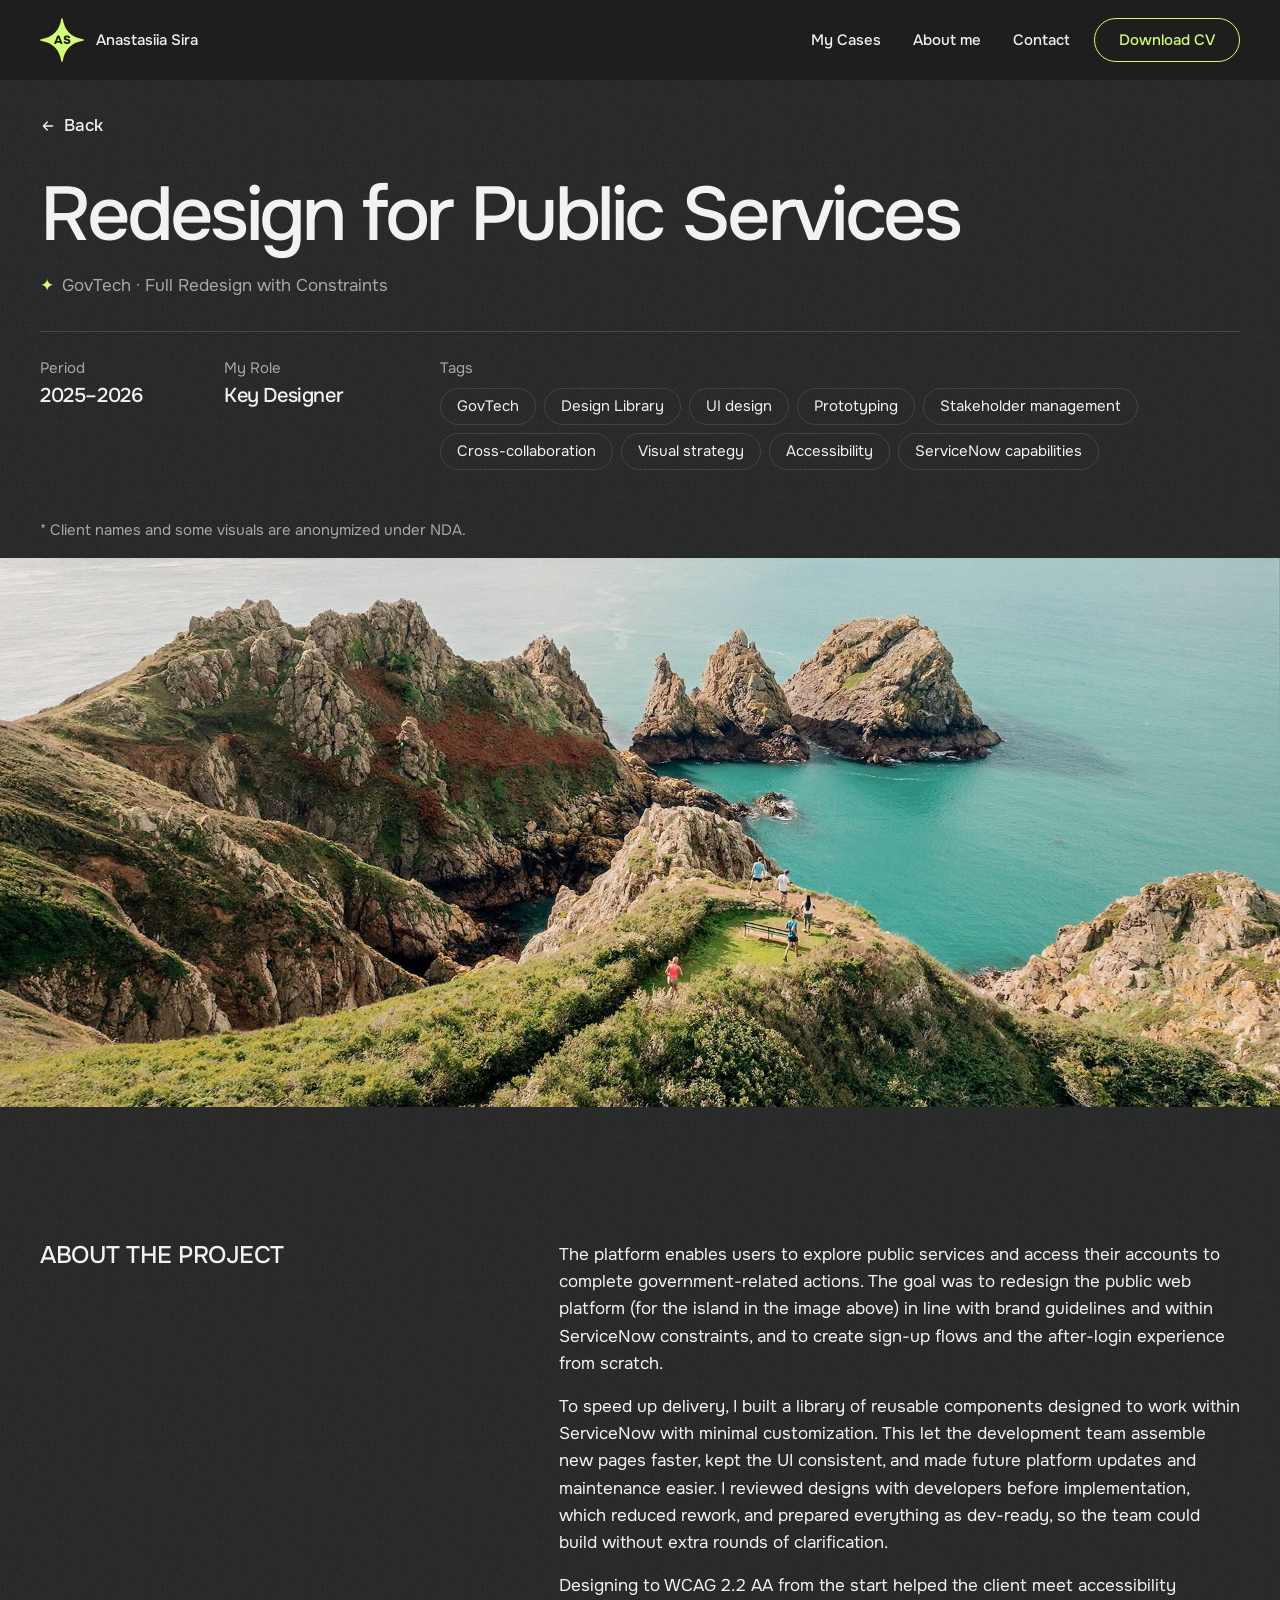
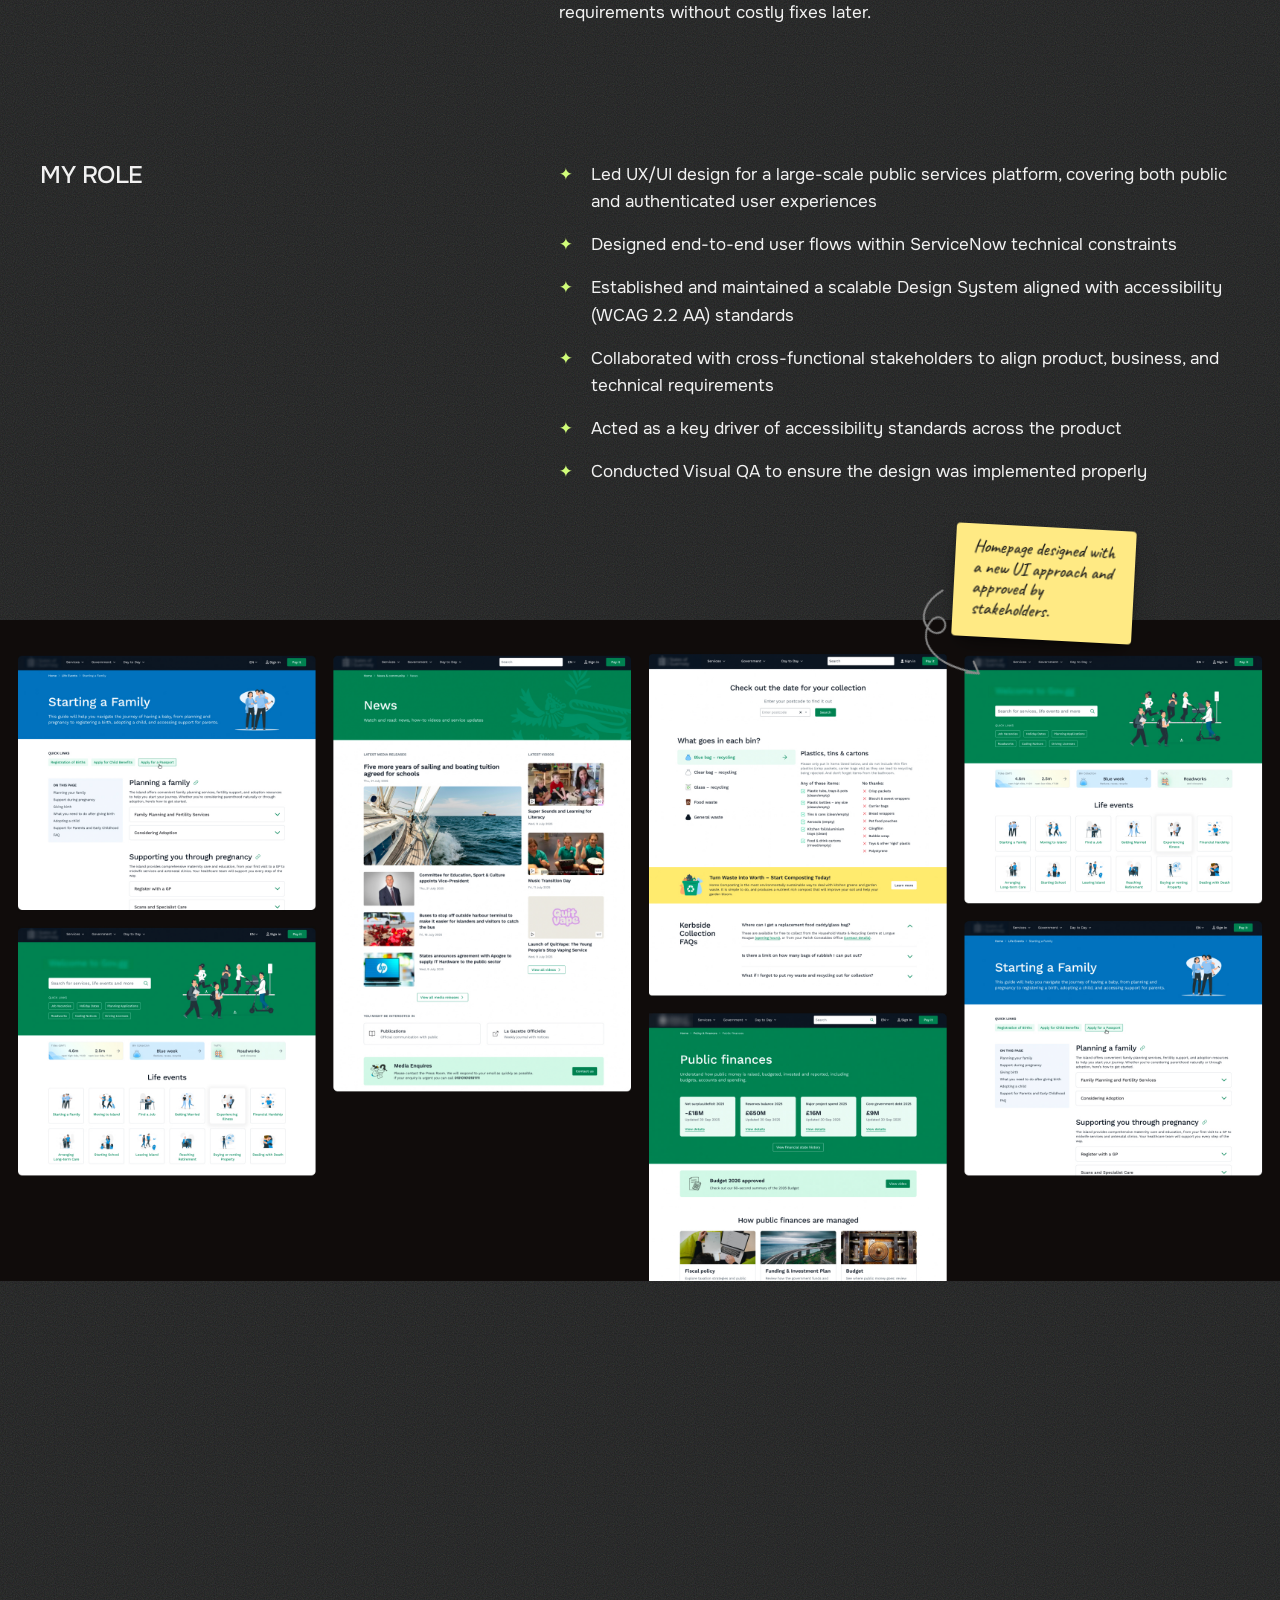
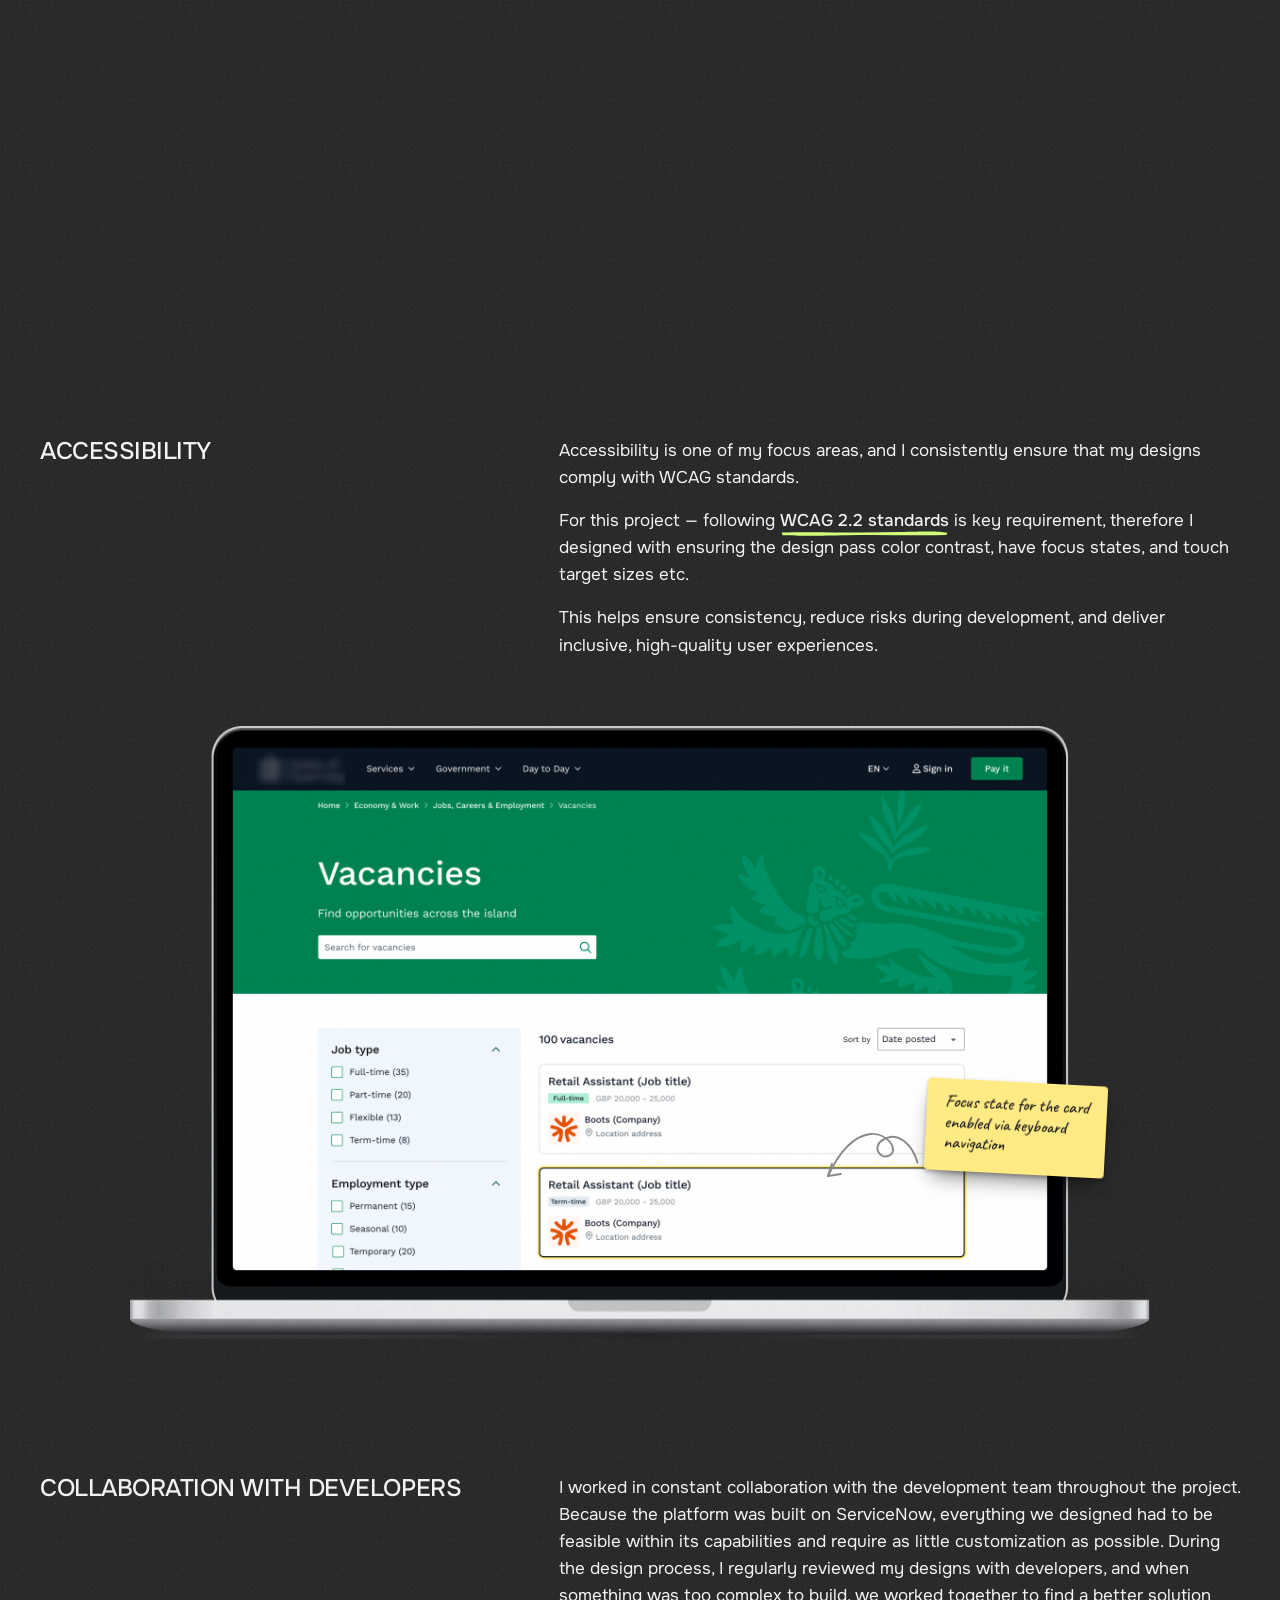
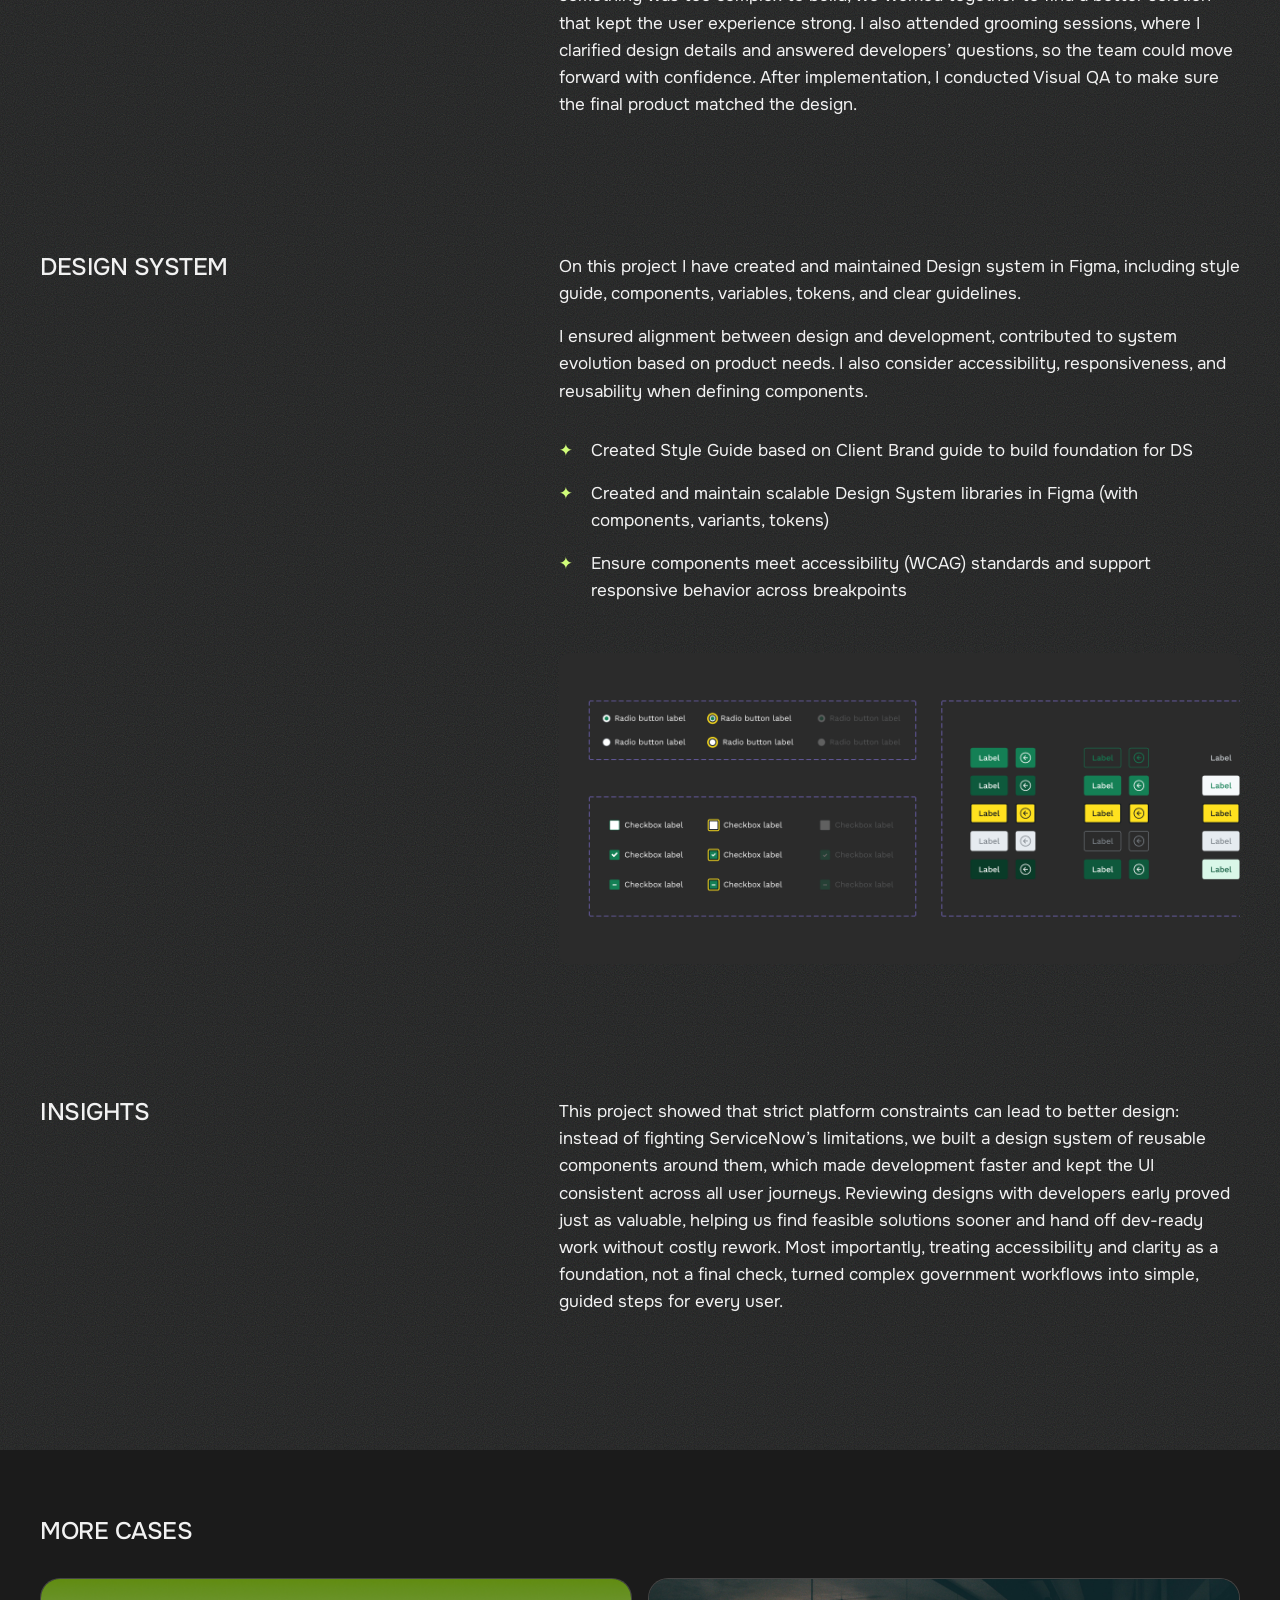
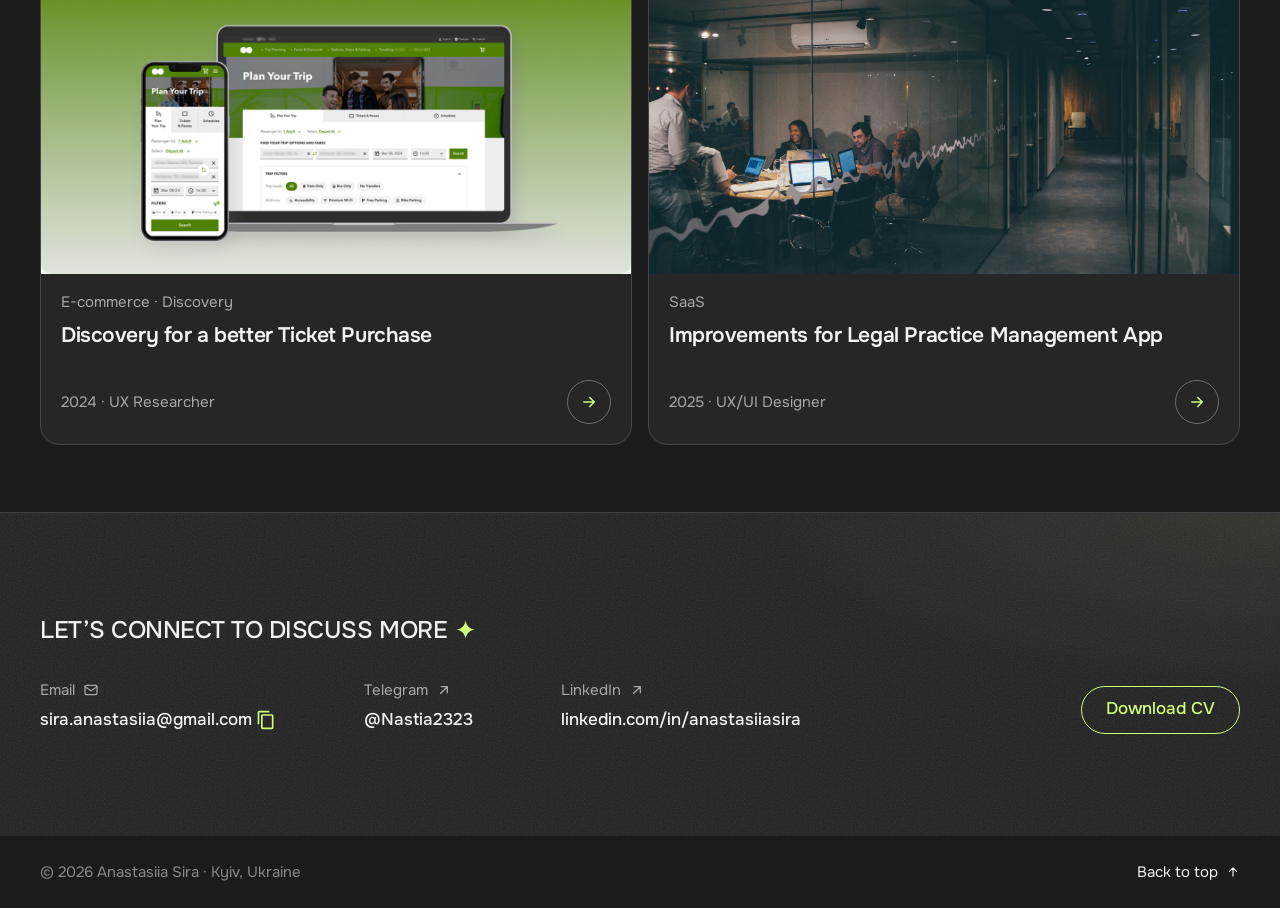
==== commit 88bb9ffe: "Replace violet highlight text with a hand-drawn lime marker Highlighted phrases in case text are now" ====
--- a/case-govtech.html
+++ b/case-govtech.html
@@ -195,7 +195,7 @@
       <h2 class="section-title" id="a11y-title">Accessibility</h2>
       <div class="prose prose--flush">
         <p>Accessibility is one of my focus areas, and I consistently ensure that my designs comply with WCAG standards.</p>
-        <p>For this project — following <span class="accent-purple">WCAG 2.2 standards</span> is key requirement, therefore I designed with ensuring the design pass color contrast, have focus states, and touch target sizes etc.</p>
+        <p>For this project — following <span class="marker">WCAG 2.2 standards</span> is key requirement, therefore I designed with ensuring the design pass color contrast, have focus states, and touch target sizes etc.</p>
         <p>This helps ensure consistency, reduce risks during development, and deliver inclusive, high-quality user experiences.</p>
       </div>
     </section>
--- a/styles.css
+++ b/styles.css
@@ -67,6 +67,12 @@
   --dur-slow: 500ms;    /* header while scrolling */
   --dur-reveal: 700ms;  /* blocks fading in as you scroll */
   --reveal-shift: 1.5rem; /* how far a block rises while it fades in */
+  /* Film grain of the page background (14%); also used, moving, in the contact block */
+  --page-grain: url("data:image/svg+xml,%3Csvg xmlns='http://www.w3.org/2000/svg' width='160' height='160'%3E%3Cfilter id='n'%3E%3CfeTurbulence type='fractalNoise' baseFrequency='0.9' numOctaves='2' stitchTiles='stitch'/%3E%3C/filter%3E%3Crect width='100%25' height='100%25' filter='url(%23n)' opacity='0.14'/%3E%3C/svg%3E");
+  /* Coarser, high-contrast grain for the coloured About cards (risograph look):
+     light and dark specks on a solid layer, blended with "overlay" so the card
+     keeps its colour on average */
+  --noise-riso: url("data:image/svg+xml,%3Csvg xmlns='http://www.w3.org/2000/svg' width='160' height='160'%3E%3Cfilter id='n'%3E%3CfeTurbulence type='fractalNoise' baseFrequency='0.7' numOctaves='2' stitchTiles='stitch'/%3E%3CfeColorMatrix type='saturate' values='0'/%3E%3CfeComponentTransfer%3E%3CfeFuncR type='linear' slope='3' intercept='-1'/%3E%3CfeFuncG type='linear' slope='3' intercept='-1'/%3E%3CfeFuncB type='linear' slope='3' intercept='-1'/%3E%3CfeFuncA type='table' tableValues='1 1'/%3E%3C/feComponentTransfer%3E%3C/filter%3E%3Crect width='100%25' height='100%25' filter='url(%23n)'/%3E%3C/svg%3E");
   /* Film grain for cards (full strength; each card sets how much shows) */
   --noise: url("data:image/svg+xml,%3Csvg xmlns='http://www.w3.org/2000/svg' width='160' height='160'%3E%3Cfilter id='n'%3E%3CfeTurbulence type='fractalNoise' baseFrequency='0.85' numOctaves='3' stitchTiles='stitch'/%3E%3CfeColorMatrix type='saturate' values='0'/%3E%3C/filter%3E%3Crect width='100%25' height='100%25' filter='url(%23n)'/%3E%3C/svg%3E");
   /* Logo star shape, used as a bullet in lists */
@@ -100,8 +106,8 @@
   line-height: var(--lh-body);
   color: var(--color-text);
   background-color: var(--color-bg);
-  /* Subtle film grain, like in the design */
-  background-image: url("data:image/svg+xml,%3Csvg xmlns='http://www.w3.org/2000/svg' width='160' height='160'%3E%3Cfilter id='n'%3E%3CfeTurbulence type='fractalNoise' baseFrequency='0.9' numOctaves='2' stitchTiles='stitch'/%3E%3C/filter%3E%3Crect width='100%25' height='100%25' filter='url(%23n)' opacity='0.05'/%3E%3C/svg%3E");
+  /* Film grain over the whole page (14%), so the background doesn't look flat */
+  background-image: var(--page-grain);
   -webkit-font-smoothing: antialiased;
   overflow-x: hidden;
 }
@@ -185,7 +191,25 @@
 }
 
 .accent { color: var(--color-accent); }
-.accent-purple { color: var(--color-accent-purple); }
+/* MARKER: a phrase underlined by hand with the lime brand colour, like a
+   felt-tip marker. Use <span class="marker">…</span> in text. The swipe is
+   an SVG drawn under the words; it wraps with the text onto every line.
+   (Colour is written into the SVG: #d1fd79 = --color-accent.)
+   It draws itself from left to right when its block scrolls into view. */
+.marker {
+  font-weight: 500;
+  padding-bottom: 0.3em;   /* room under the letters: the swipe sits here, below the text */
+  background-image: url("data:image/svg+xml,%3Csvg xmlns='http://www.w3.org/2000/svg' viewBox='0 0 200 20' preserveAspectRatio='none'%3E%3Cpath fill='%23d1fd79' d='M2 6 C 40 2, 90 9, 140 4 S 186 3, 198 6 L 197 16 C 160 19, 120 14, 80 17 S 20 19, 3 17 Z'/%3E%3C/svg%3E");
+  background-repeat: no-repeat;
+  background-position: 0 100%;
+  background-size: 100% 0.3em;
+  -webkit-box-decoration-break: clone;
+          box-decoration-break: clone;
+}
+@media (prefers-reduced-motion: no-preference) {
+  .has-reveal .marker { transition: background-size 0.9s var(--ease-out) 0.5s; }
+  .has-reveal .reveal:not(.is-visible) .marker { background-size: 0 0.3em; }
+}
 
 /* Yellow star after a heading: same shape as the logo star, no letters */
 .title-star {
@@ -195,6 +219,18 @@
   margin-left: 0.1em;
   vertical-align: -0.05em;
   fill: var(--color-accent);
+}
+
+/* STAR BURST: little lime stars fly out of any link or button
+   when it is clicked (script.js, section 11) */
+.star-burst {
+  position: fixed;
+  z-index: 9998;
+  width: 14px;
+  height: 14px;
+  margin: -7px 0 0 -7px;
+  fill: var(--color-accent);
+  pointer-events: none;
 }
 
 /* SQUISH CURSOR: a lime dot that follows the mouse and stretches as it moves
@@ -425,6 +461,10 @@
   stroke-width: 1.5;
   stroke-linejoin: round;
   transition: fill var(--dur) var(--ease);
+  /* turns slowly while the page scrolls (script.js sets --logo-turn) */
+  transform-box: fill-box;
+  transform-origin: center;
+  transform: rotate(var(--logo-turn, 0deg));
 }
 .logo__text {
   fill: var(--color-on-accent);
@@ -787,7 +827,7 @@
    Desktop: see the ≥ 1024px block (text left, 4 squares right,
    How I use AI under the text, Domains note next to it).
    --------------------------------------------------------- */
-.about__title { margin-bottom: var(--space-6); }
+.about__title { margin-bottom: var(--space-6); }   /* 32px, same as My Cases title → cards */
 
 .about-bento {
   display: grid;
@@ -809,14 +849,19 @@
   inset: 0;
   z-index: 0;
   background-image: var(--noise);
+  background-size: 320px 320px;   /* the 160px grain tile drawn twice as big: 2× coarser grain */
   mix-blend-mode: screen;
   opacity: 0.08;
   pointer-events: none;
 }
 .about-card > * { position: relative; z-index: 1; }
+/* Lime, violet and yellow cards: their own coarse grain (40%), like a risograph print */
 .about-card--lime::before,
-.about-card--note::before { mix-blend-mode: multiply; opacity: 0.32; }
-.about-card--violet::before { mix-blend-mode: multiply; opacity: 0.4; }
+.about-card--note::before,
+.about-card--violet::before { background-image: var(--noise-riso); mix-blend-mode: overlay; opacity: 0.4; }
+.about-card--lime::before,
+.about-card--note::before { background-size: 256px 256px; }   /* 20% finer on lime and yellow */
+.about-card--violet::before { opacity: 0.3; background-size: 192px 192px; }   /* softer and 40% finer on violet */
 .about-card--dark { background: var(--color-surface); border: 1px solid var(--color-border); }
 
 .about-card__top { display: flex; align-items: flex-start; justify-content: space-between; gap: var(--space-2); }
@@ -889,7 +934,7 @@
   letter-spacing: -0.06em;
 }
 .about-exp__unit { font-size: 1.125rem; font-weight: 600; }
-.about-pin { width: 38px; height: 46px; fill: none; stroke: #fff; stroke-width: 2.4; stroke-linecap: round; stroke-linejoin: round; }
+.about-pin { width: 38px; height: 46px; fill: none; stroke: var(--color-accent); stroke-width: 2.4; stroke-linecap: round; stroke-linejoin: round; }
 .about-city { font-size: 1.5rem; line-height: 1.05; font-weight: 600; letter-spacing: -0.03em; }
 
 /* Photo with a "hi, that's me!" sticker */
@@ -1038,7 +1083,6 @@
   letter-spacing: -0.01em;
 }
 .prose { margin-top: var(--space-5); }
-.prose .accent-purple { font-weight: 500; }   /* highlighted phrases in text: Medium */
 .prose--flush { margin-top: 0; }  /* when the text is the first thing in a column */
 
 .chips {
@@ -1190,6 +1234,33 @@
   /* soft yellow glow in the top-right corner */
   background: radial-gradient(60% 80% at 100% 0%, rgba(209, 253, 121, 0.08), transparent 70%);
 }
+/* Contact block: the same grain as the page (14%), but "live": it jumps a
+   little 8 times a second, like film. The block has its own solid background,
+   so the page grain under it doesn't double up. Still grain with "Reduce motion". */
+.contact {
+  position: relative;
+  isolation: isolate;
+  background-color: var(--color-bg);
+}
+.contact::before {
+  content: "";
+  position: absolute;
+  inset: 0;
+  z-index: -1;
+  background-image: var(--page-grain);
+  pointer-events: none;
+}
+@media (prefers-reduced-motion: no-preference) {
+  .contact::before { animation: film-grain 0.75s steps(1) infinite; }
+}
+@keyframes film-grain {
+  0%   { background-position: 0 0; }
+  17%  { background-position: -37px 21px; }
+  33%  { background-position: 53px -44px; }
+  50%  { background-position: -18px -63px; }
+  67%  { background-position: 71px 32px; }
+  83%  { background-position: -59px 47px; }
+}
 
 .contact__list {
   display: grid;
@@ -1643,7 +1714,6 @@
      width), Experience / Based in and photo / Core skills as squares on the
      right (1 part each); How I use AI under the text, Domains next to it */
   .about { container-type: inline-size; }   /* lets the board rows know how wide the content is */
-  .about__title { margin-bottom: var(--space-7); }
   .about-bento {
     grid-template-columns: minmax(0, 3fr) minmax(0, 1fr) minmax(0, 1fr);
     /* the two top rows are at least as tall as a small column is wide (squares) */
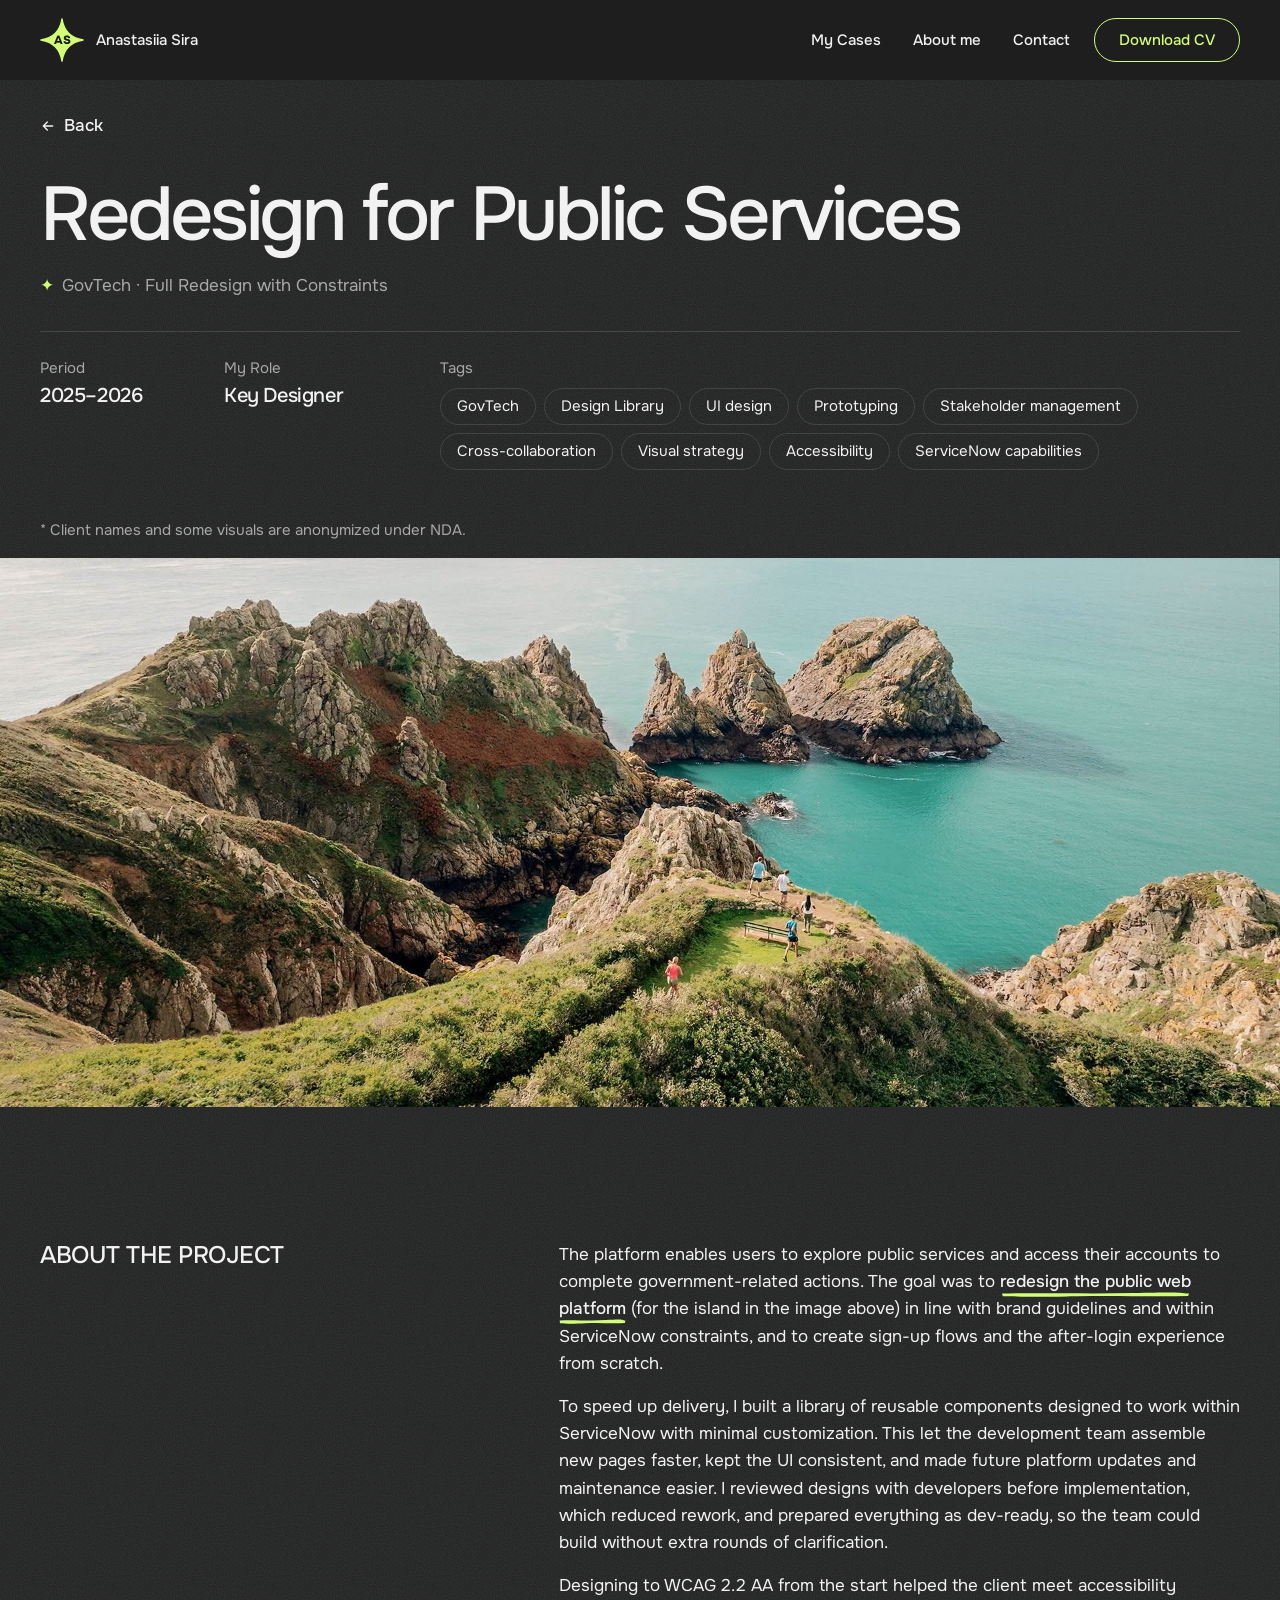
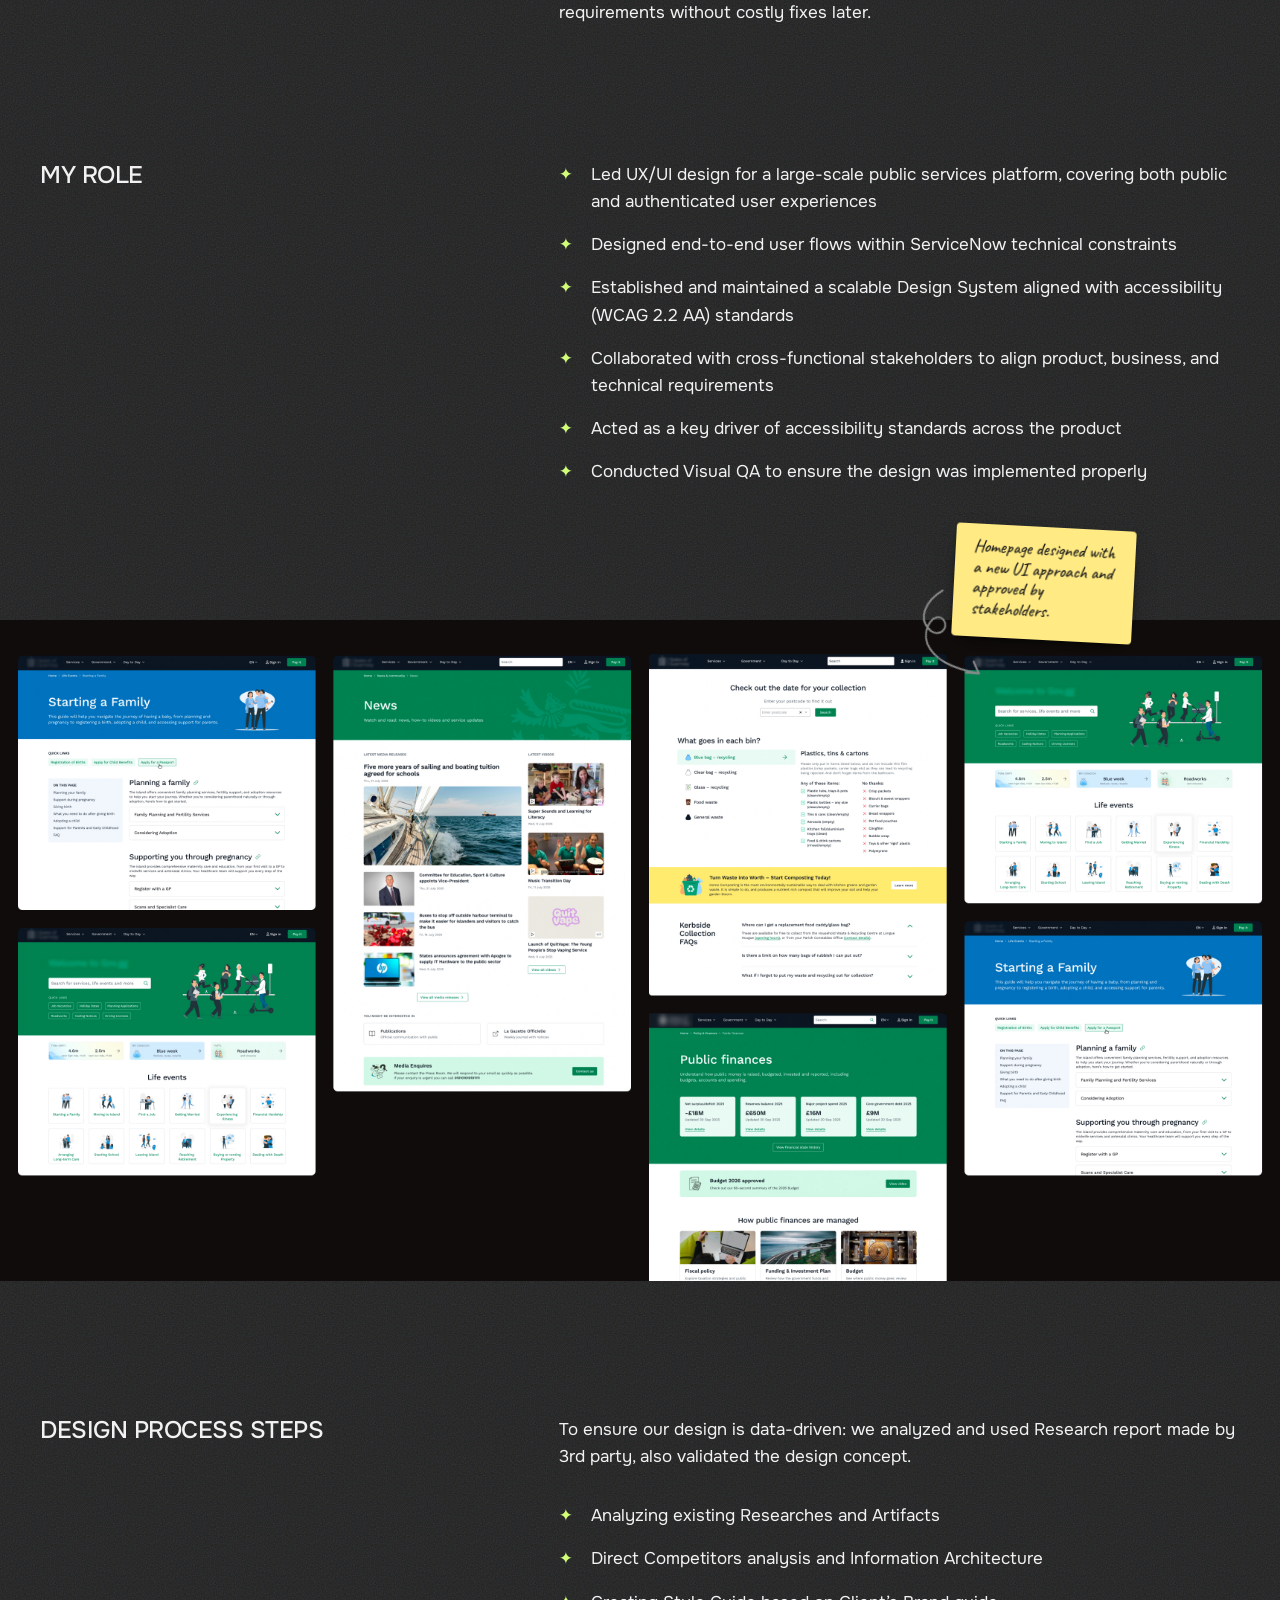
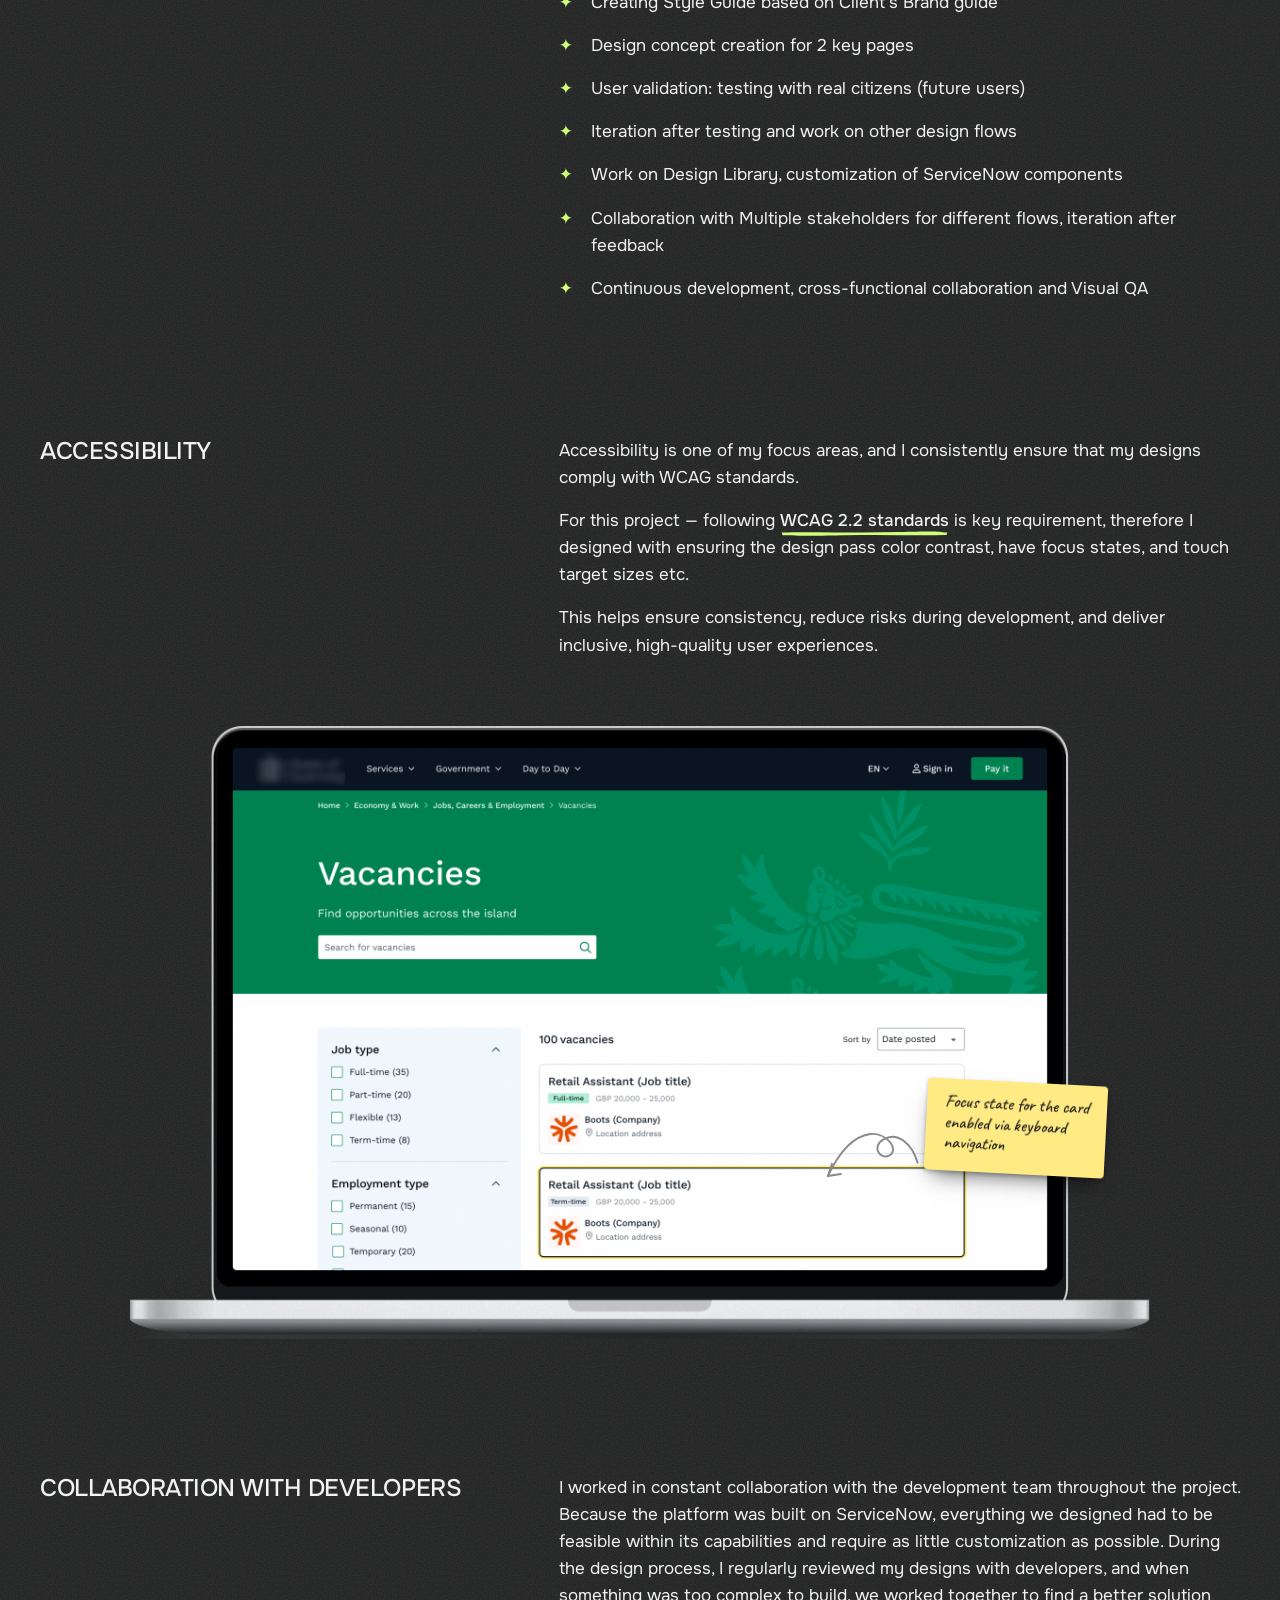
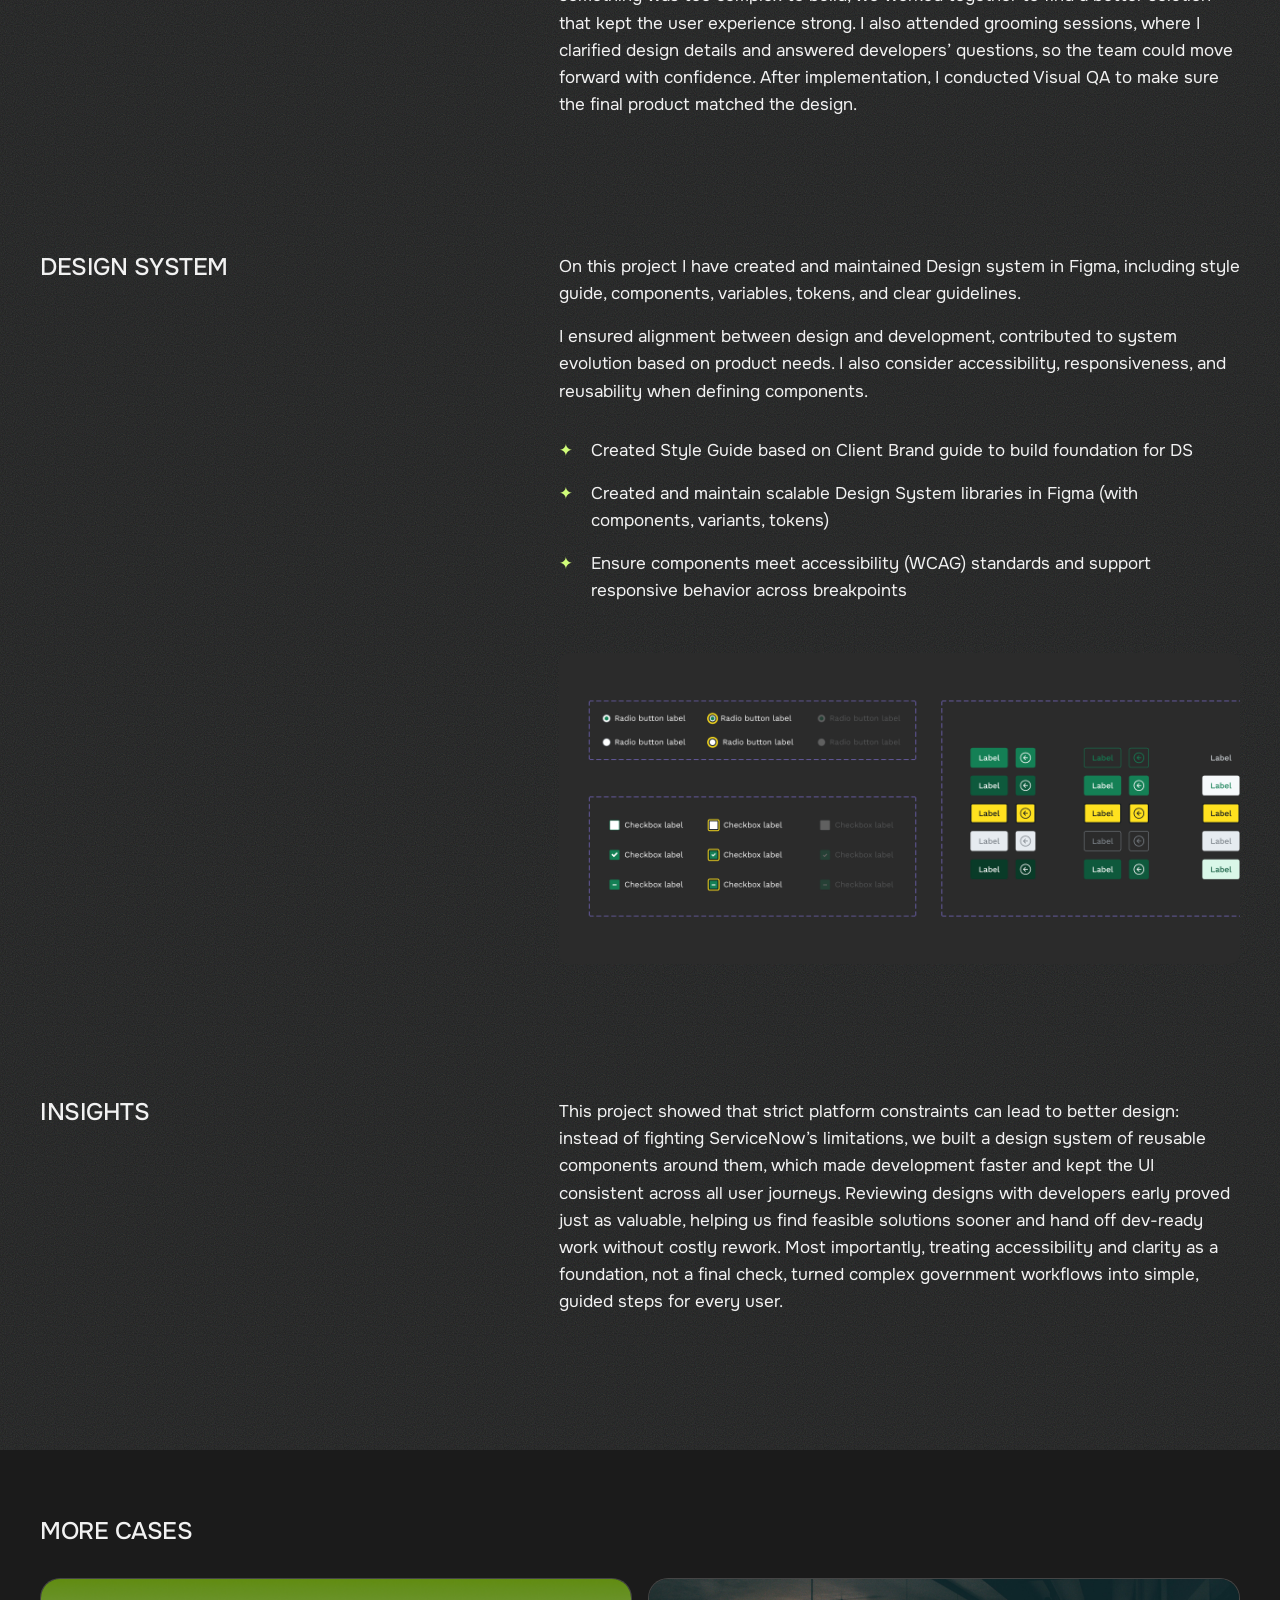
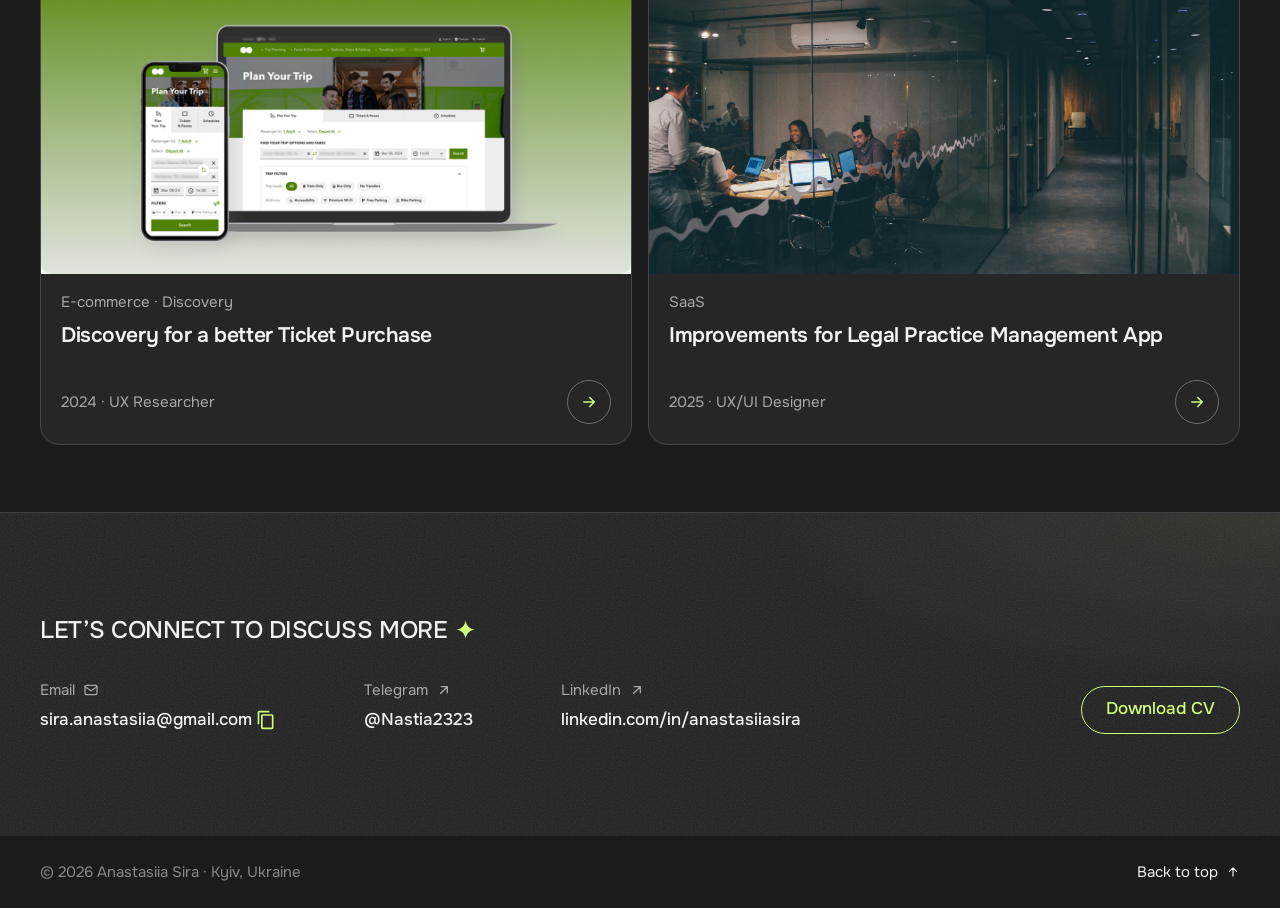
==== commit cf730275: "Mark a GovTech phrase and refresh the share image link "redesign the public web platform" in GovTech" ====
--- a/case-govtech.html
+++ b/case-govtech.html
@@ -13,7 +13,7 @@
   <meta property="og:title" content="Redesign for Public Services — Anastasiia Sira">
   <meta property="og:description" content="Case study by Anastasiia Sira: Redesign for Public Services (GovTech · Full Redesign with Constraints).">
   <meta property="og:url" content="https://siraanastasiiaportfolio.vercel.app/case-govtech.html">
-  <meta property="og:image" content="https://siraanastasiiaportfolio.vercel.app/assets/og-image.jpg">
+  <meta property="og:image" content="https://siraanastasiiaportfolio.vercel.app/assets/og-image.jpg?v=3">
   <meta property="og:image:width" content="1200">
   <meta property="og:image:height" content="630">
   <meta property="og:image:alt" content="Anastasiia Sira’s name in wavy white letters with lime, red and blue colour fringes on a dark background.">
@@ -141,7 +141,7 @@
     <section class="section container split" aria-labelledby="about-project-title">
       <h2 class="section-title" id="about-project-title">About the Project</h2>
       <div class="prose prose--flush">
-          <p>The platform enables users to explore public services and access their accounts to complete government-related actions. The goal was to redesign the public web platform (for the island in the image above) in line with brand guidelines and within ServiceNow constraints, and to create sign-up flows and the after-login experience from scratch.</p>
+          <p>The platform enables users to explore public services and access their accounts to complete government-related actions. The goal was to <span class="marker">redesign the public web platform</span> (for the island in the image above) in line with brand guidelines and within ServiceNow constraints, and to create sign-up flows and the after-login experience from scratch.</p>
           <p>To speed up delivery, I built a library of reusable components designed to work within ServiceNow with minimal customization. This let the development team assemble new pages faster, kept the UI consistent, and made future platform updates and maintenance easier. I reviewed designs with developers before implementation, which reduced rework, and prepared everything as dev-ready, so the team could build without extra rounds of clarification.</p>
           <p>Designing to WCAG 2.2 AA from the start helped the client meet accessibility requirements without costly fixes later.</p>
       </div>
